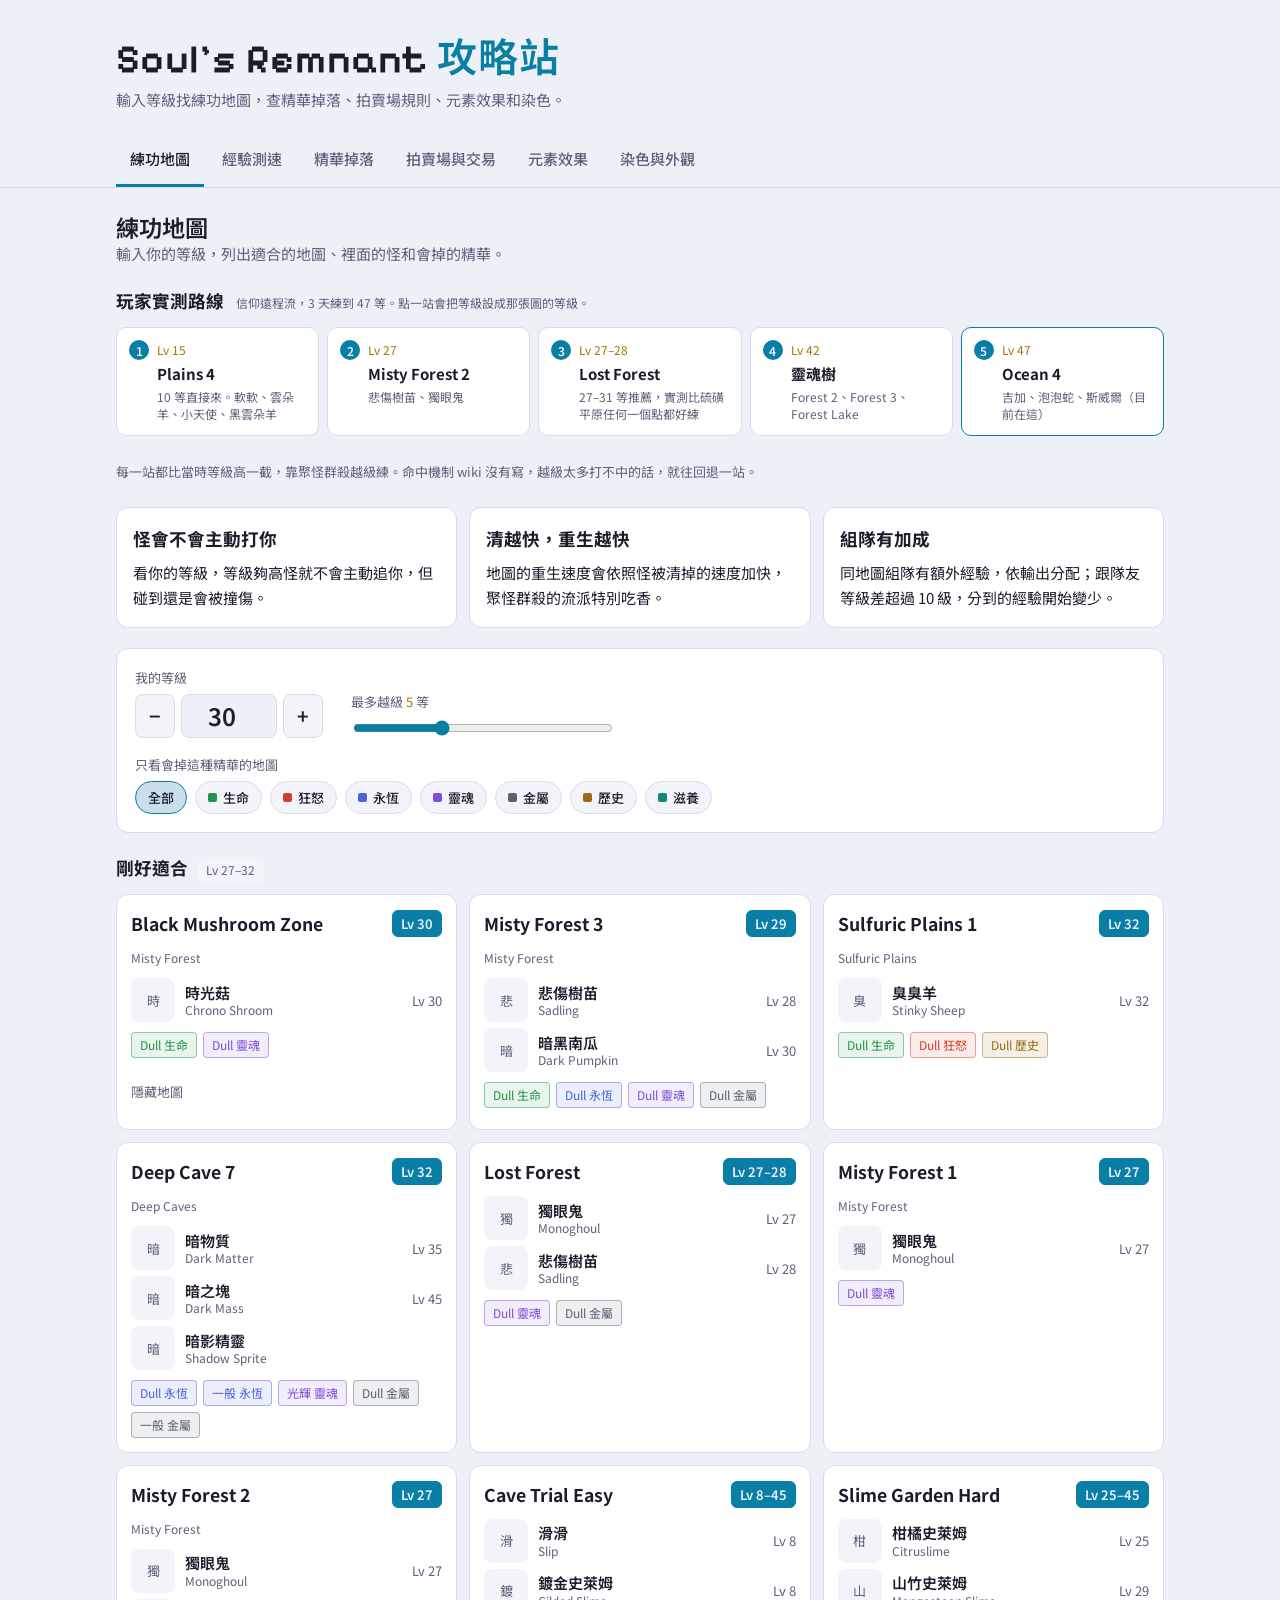
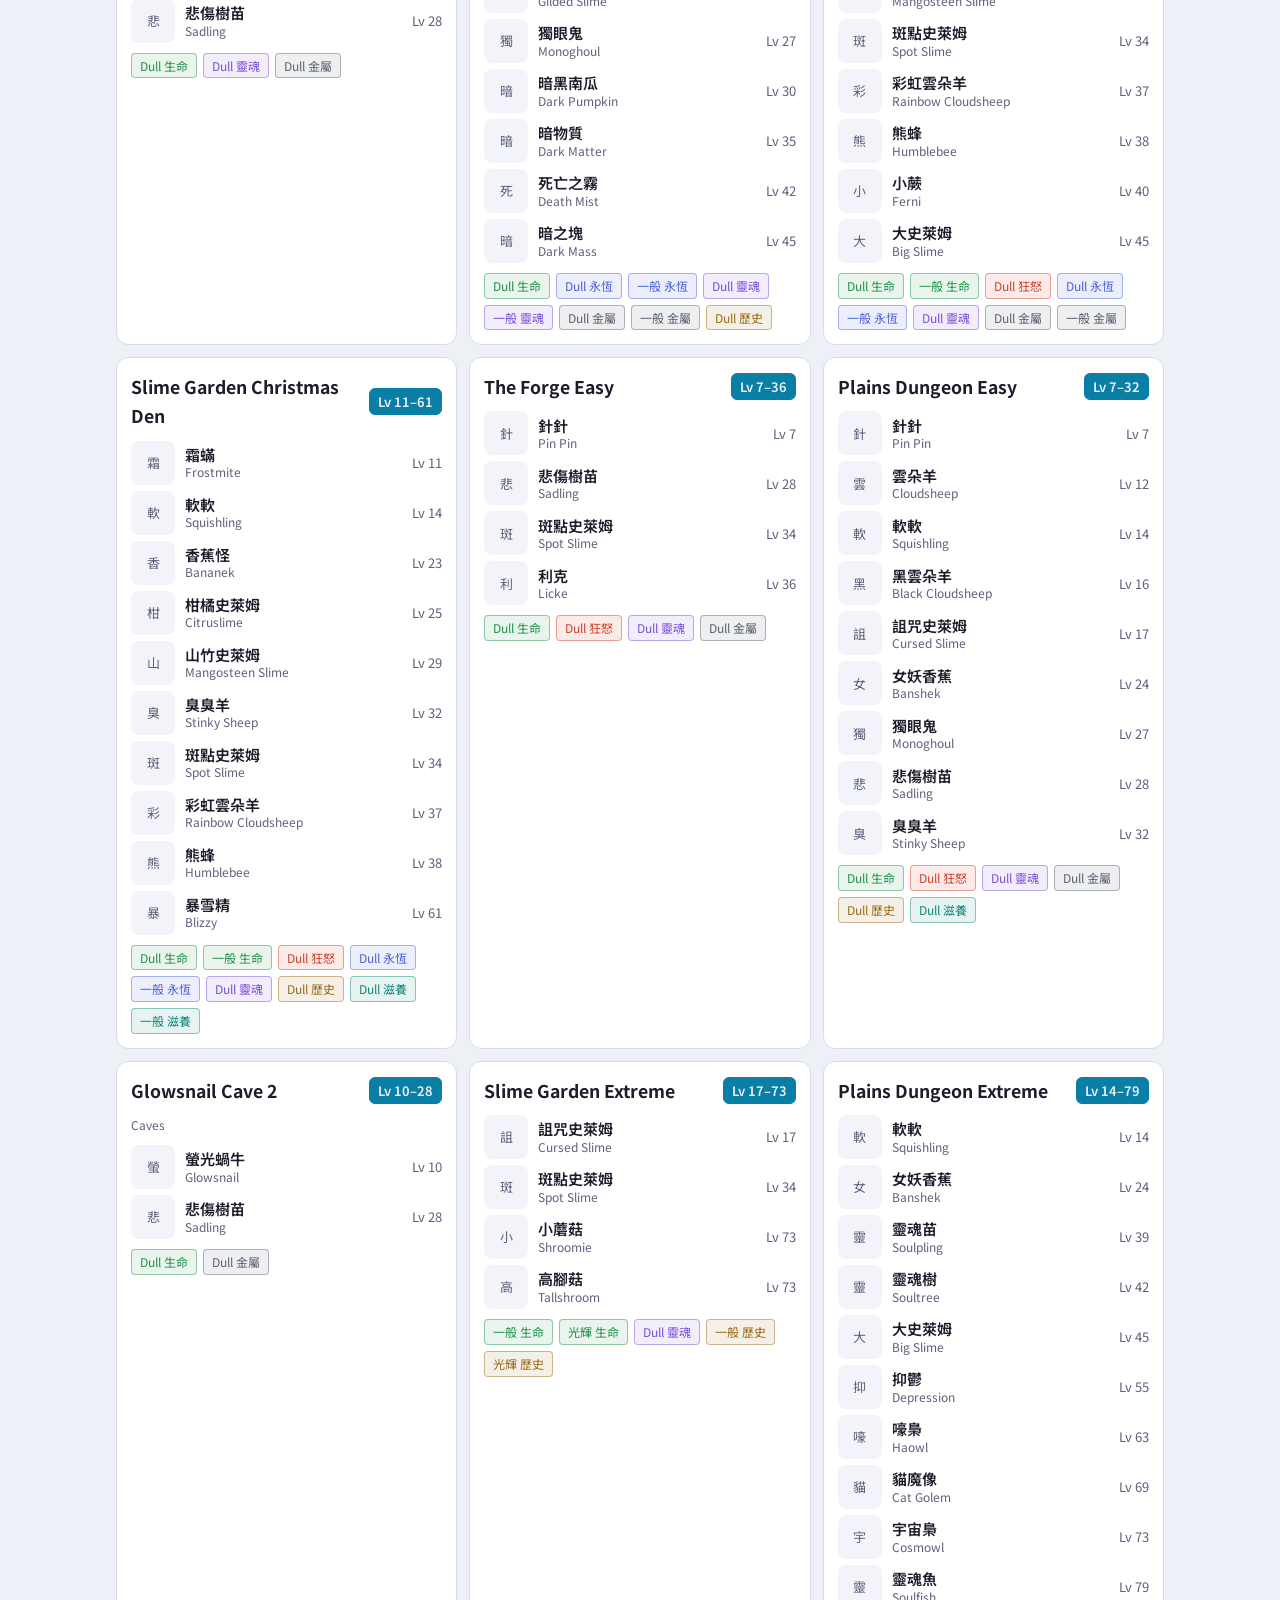
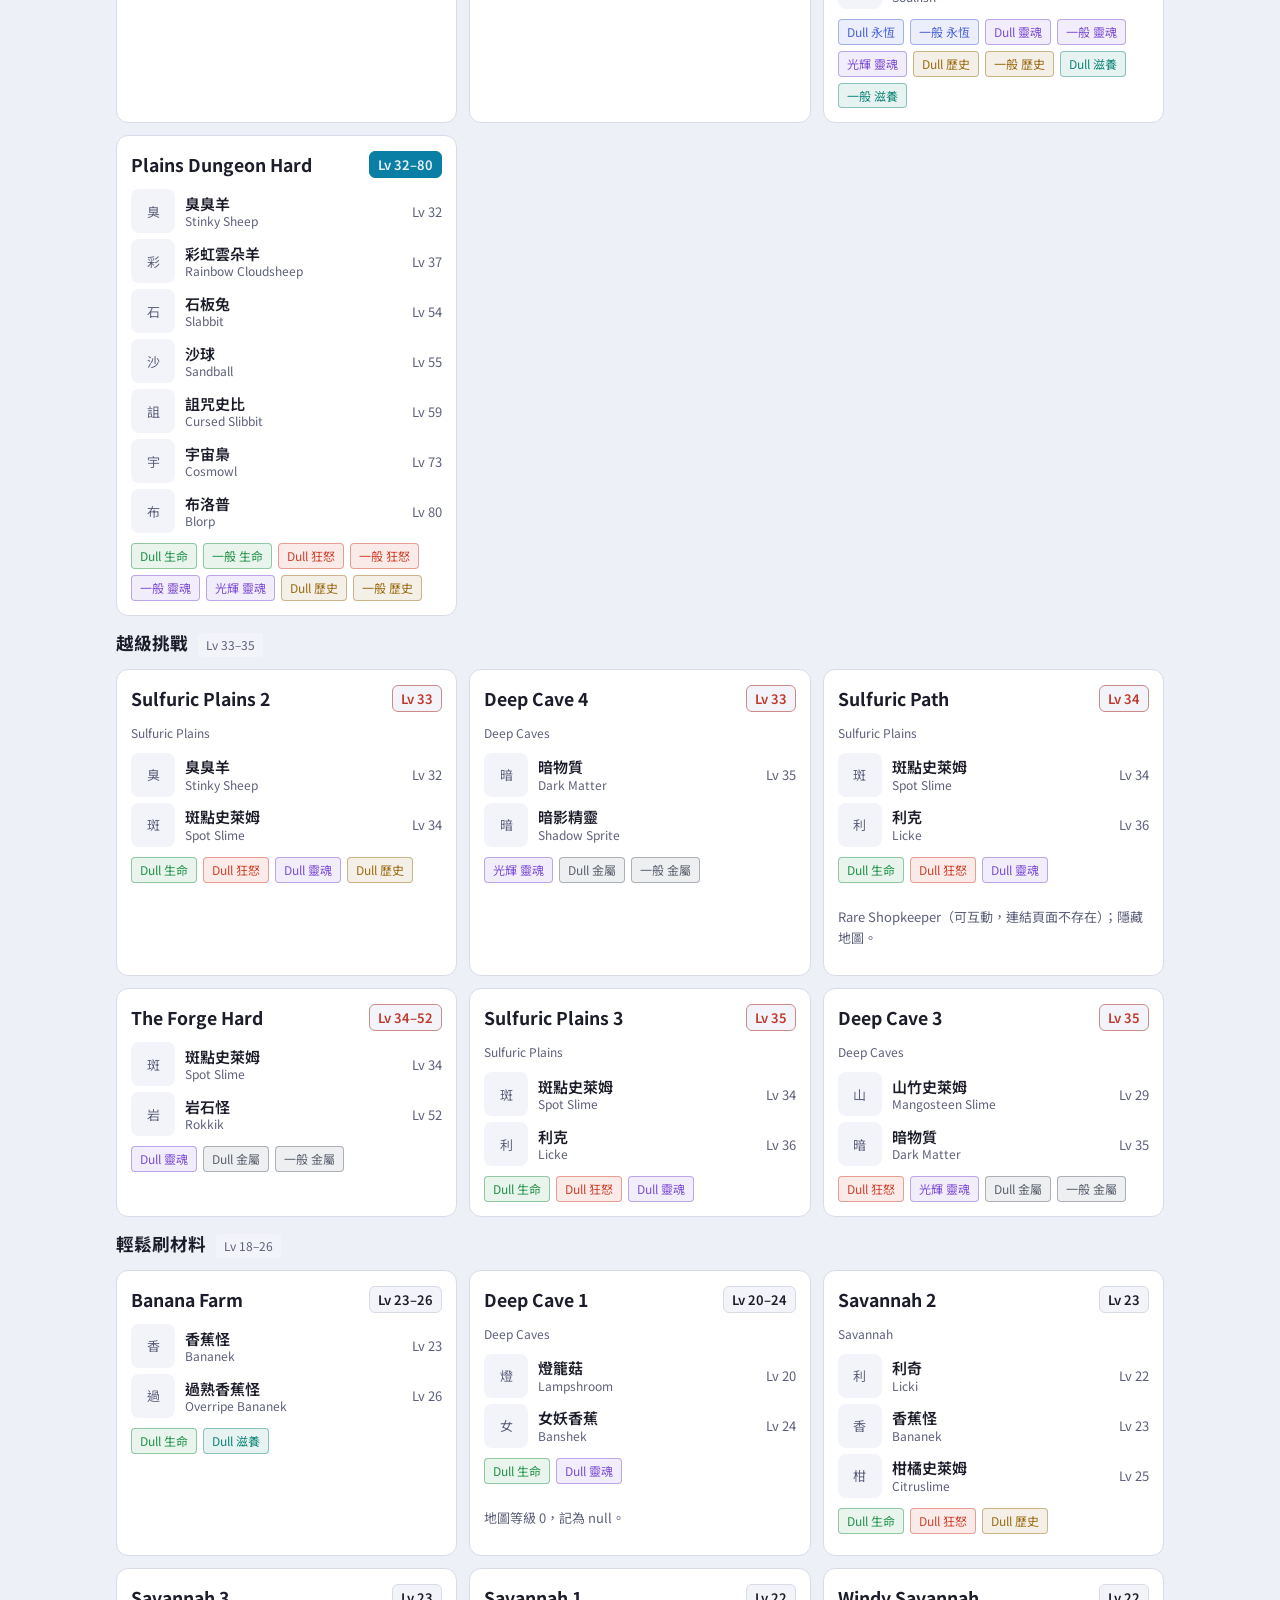
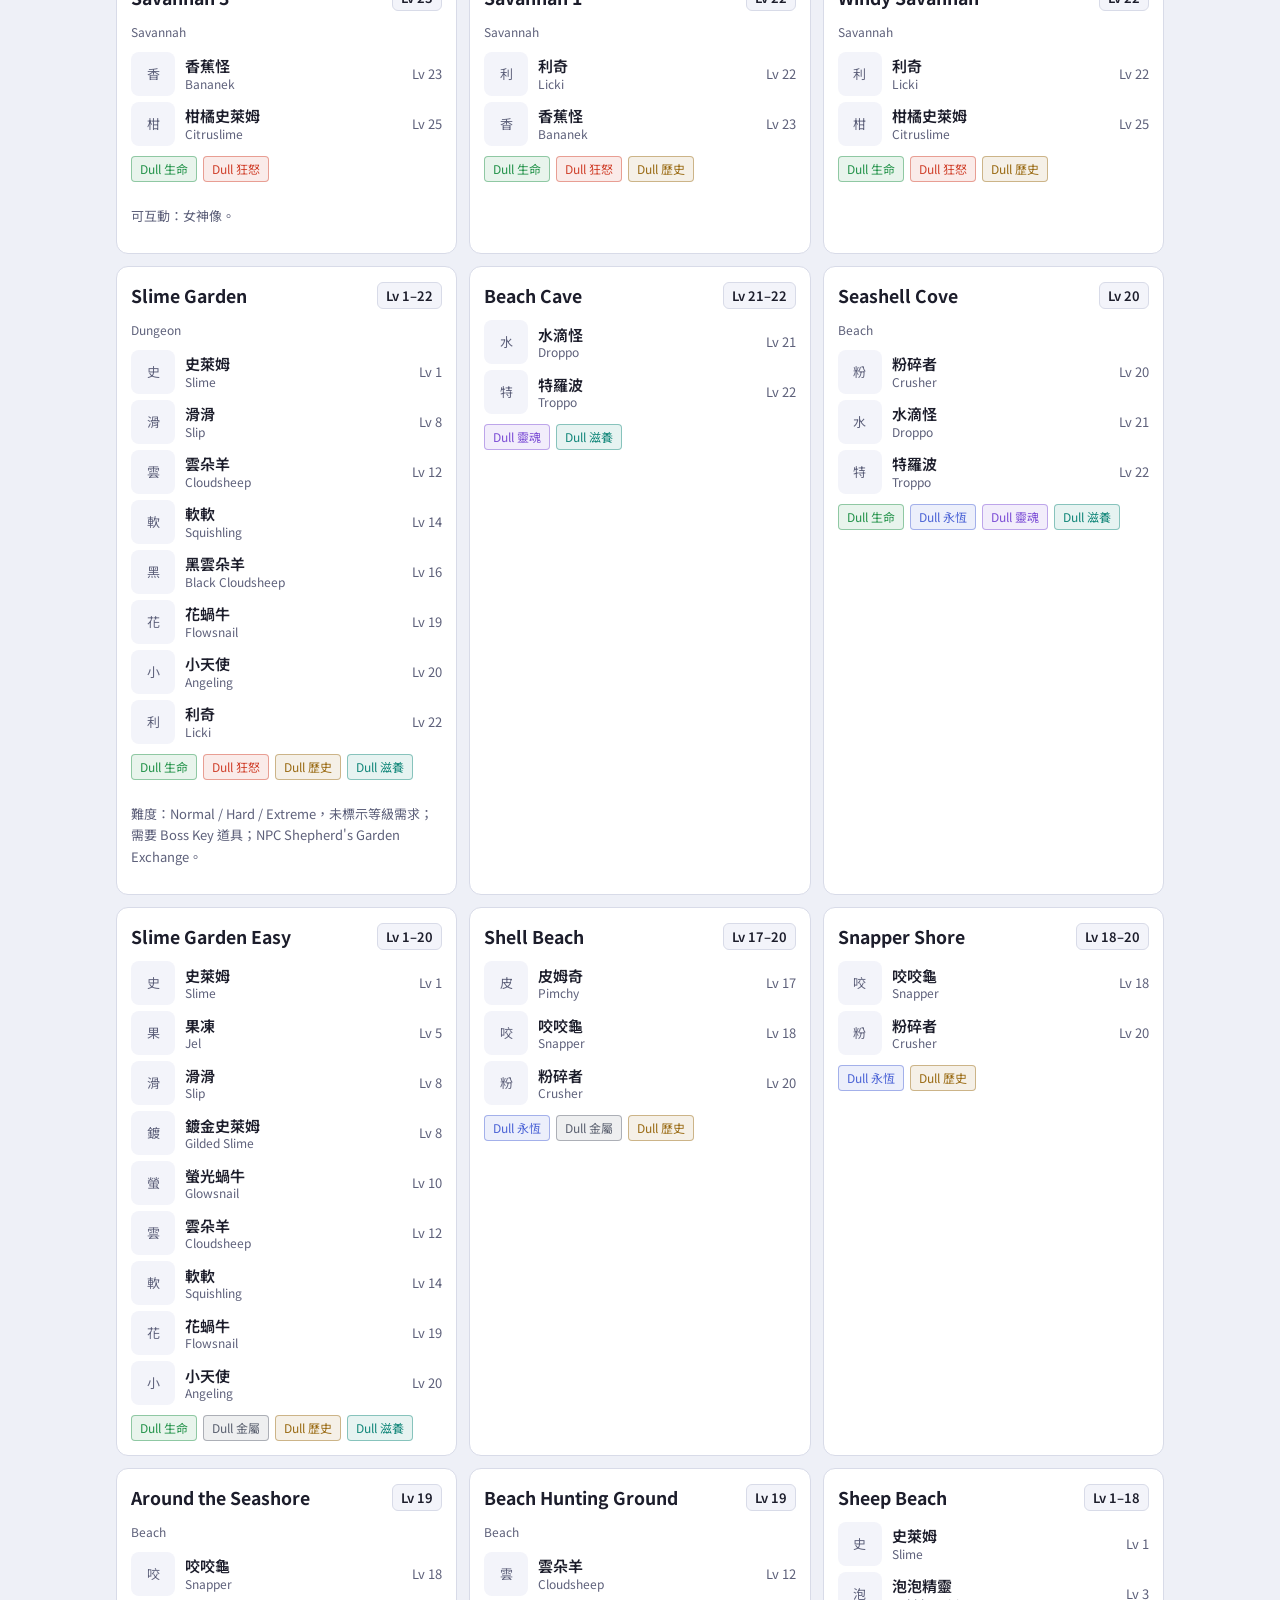
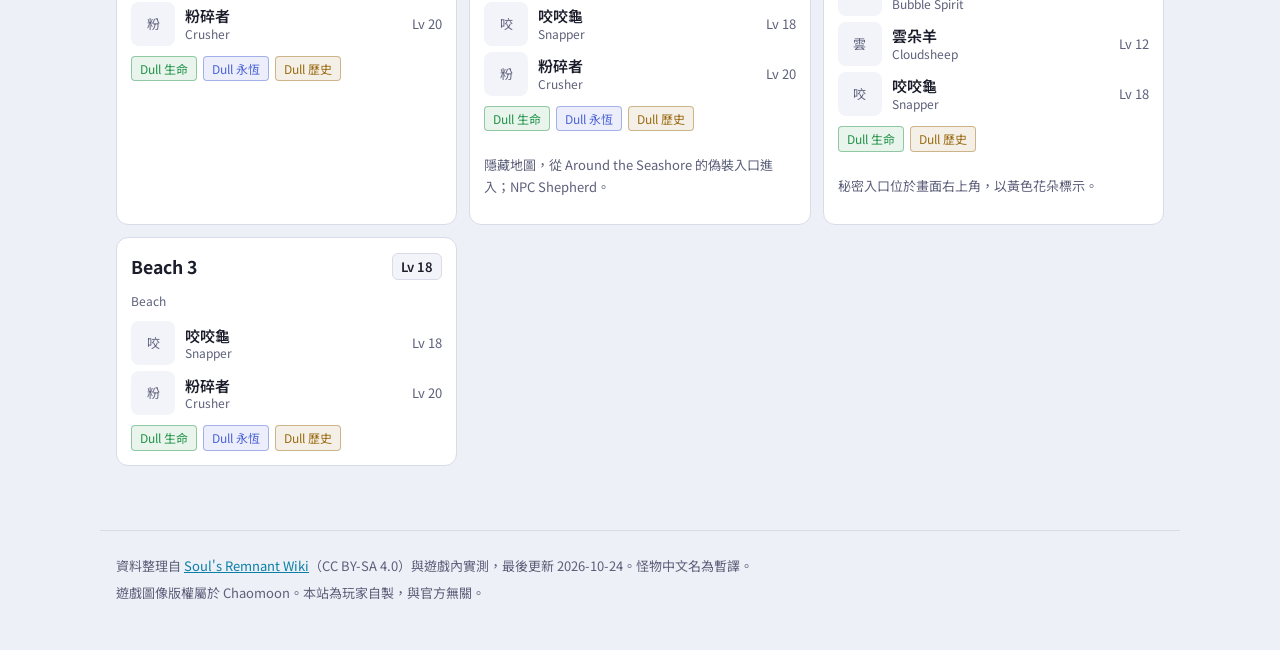
==== index.html @ 3e0e7436 "Measure the EXP bar fill as the primary reading; digits correct and calibrate it Co-Authored-By: Cla" ====
<!doctype html>
<html lang="zh-Hant">
<head>
<meta charset="utf-8">
<meta name="viewport" content="width=device-width, initial-scale=1, viewport-fit=cover">
<title>Soul's Remnant 攻略站</title>
<meta name="description" content="Soul's Remnant 練功地圖、精華掉落、拍賣場、元素與染色整理。">
<link rel="preconnect" href="https://fonts.googleapis.com">
<link rel="preconnect" href="https://fonts.gstatic.com" crossorigin>
<link rel="stylesheet" href="https://fonts.googleapis.com/css2?family=Noto+Sans+TC:wght@400;500;700&family=Pixelify+Sans:wght@500;600&display=swap">
<link rel="stylesheet" href="style.css?v=202610242027">
<link rel="icon" href="assets/items/soul-crystal.png">
</head>
<body>

<header class="wrap hero">
  <h1>Soul's Remnant <span class="accent">攻略站</span></h1>
  <p>輸入等級找練功地圖，查精華掉落、拍賣場規則、元素效果和染色。</p>
</header>

<nav class="tabs" aria-label="攻略分類">
  <div class="wrap">
    <a href="#maps">練功地圖</a>
    <a href="#exp">經驗測速</a>
    <a href="#essence">精華掉落</a>
    <a href="#market">拍賣場與交易</a>
    <a href="#elements">元素效果</a>
    <a href="#dye">染色與外觀</a>
  </div>
</nav>

<main class="wrap">

  <!-- 練功地圖 -->
  <section class="panel" id="maps" aria-labelledby="maps-h">
    <div>
      <h2 id="maps-h">練功地圖</h2>
      <p class="sub">輸入你的等級，列出適合的地圖、裡面的怪和會掉的精華。</p>
    </div>
    <div class="route-box">
      <div class="route-head">
        <h3>玩家實測路線</h3>
        <span class="region">信仰遠程流，3 天練到 47 等。點一站會把等級設成那張圖的等級。</span>
      </div>
      <ol class="route">
        <li><button type="button" data-lv="15"><span class="lv">Lv 15</span><b>Plains 4</b><small>10 等直接來。軟軟、雲朵羊、小天使、黑雲朵羊</small></button></li>
        <li><button type="button" data-lv="27"><span class="lv">Lv 27</span><b>Misty Forest 2</b><small>悲傷樹苗、獨眼鬼</small></button></li>
        <li><button type="button" data-lv="28"><span class="lv">Lv 27–28</span><b>Lost Forest</b><small>27–31 等推薦，實測比硫磺平原任何一個點都好練</small></button></li>
        <li><button type="button" data-lv="42"><span class="lv">Lv 42</span><b>靈魂樹</b><small>Forest 2、Forest 3、Forest Lake</small></button></li>
        <li><button type="button" data-lv="47"><span class="lv">Lv 47</span><b>Ocean 4</b><small>吉加、泡泡蛇、斯威爾（目前在這）</small></button></li>
      </ol>
      <p class="note">每一站都比當時等級高一截，靠聚怪群殺越級練。命中機制 wiki 沒有寫，越級太多打不中的話，就往回退一站。</p>
      <div class="cards">
        <div class="card"><h3>怪會不會主動打你</h3><p>看你的等級，等級夠高怪就不會主動追你，但碰到還是會被撞傷。</p></div>
        <div class="card"><h3>清越快，重生越快</h3><p>地圖的重生速度會依照怪被清掉的速度加快，聚怪群殺的流派特別吃香。</p></div>
        <div class="card"><h3>組隊有加成</h3><p>同地圖組隊有額外經驗，依輸出分配；跟隊友等級差超過 10 級，分到的經驗開始變少。</p></div>
      </div>
    </div>
    <div class="finder">
      <div class="finder-row">
        <div class="field">
          <label for="lv">我的等級</label>
          <div class="stepper">
            <button type="button" id="lv-down" aria-label="等級減 1">−</button>
            <input id="lv" type="number" inputmode="numeric" min="1" max="250" value="30">
            <button type="button" id="lv-up" aria-label="等級加 1">+</button>
          </div>
        </div>
        <div class="field">
          <label for="over">最多越級 <span class="range-out" id="over-out">5</span> 等</label>
          <input id="over" type="range" min="0" max="15" value="5">
        </div>
      </div>
      <div class="field">
        <label>只看會掉這種精華的地圖</label>
        <div class="chips" id="ess-filter"></div>
      </div>
    </div>
    <div id="map-results" class="group" aria-live="polite"></div>
  </section>

  <!-- 經驗測速 -->
  <section class="panel" id="exp" aria-labelledby="exp-h" hidden>
    <div>
      <h2 id="exp-h">經驗測速</h2>
      <p class="sub">開始前記下目前經驗，練一段時間後再輸入一次，算出每小時經驗，比較哪張圖好練。</p>
    </div>

    <div class="card ocr">
      <div class="ocr-head">
        <div>
          <h3>自動偵測</h3>
          <p class="note">分享遊戲畫面，網頁每 3 秒讀一次左下角的經驗百分比（像 67.46%）。畫面只在你的瀏覽器裡處理，不會上傳。需要電腦版 Chrome 或 Edge。</p>
        </div>
        <button type="button" class="btn primary" id="ocr-share">分享遊戲畫面</button>
      </div>
      <ol class="steps-inline">
        <li>在下方填<b>練功地圖</b>和<b>等級</b>（之後會記住，升級時自動加一）</li>
        <li>按「分享遊戲畫面」選遊戲視窗，在預覽上<b>拖曳框住左下角整條白色經驗條</b>（框大一點沒關係），看到「讀到 …」就按開始</li>
        <li>偵測中<b>滑鼠移到遊戲經驗條上停一下</b>，升級需要的經驗會自動讀進來，同一級以後不用再移</li>
        <li>按「小視窗」開一個浮在遊戲上面的小框，邊打怪邊看速度</li>
      </ol>
      <div id="ocr-stage" class="ocr-stage" hidden>
        <div class="ocr-view">
          <canvas id="ocr-preview" class="ocr-preview" aria-label="遊戲畫面預覽，拖曳框選經驗條"></canvas>
        </div>
        <div class="ocr-side">
          <canvas id="ocr-zoom" class="ocr-zoom" aria-hidden="true"></canvas>
          <p class="note" id="ocr-read" aria-live="polite">拖曳框住左下角整條經驗條</p>
          <form class="teach" id="ocr-teach" autocomplete="off">
            <label for="ocr-teach-input">讀錯或讀不到？輸入畫面上的數字教它</label>
            <div class="teach-row">
              <input class="text short" id="ocr-teach-input" inputmode="decimal" placeholder="75.33">
              <button type="submit" class="btn small">教它</button>
            </div>
          </form>
          <div class="timer-btns">
            <button type="button" class="btn primary" id="ocr-start" disabled>開始偵測</button>
            <button type="button" class="btn" id="ocr-pip">小視窗</button>
            <button type="button" class="btn ghost" id="ocr-stop-share">停止分享</button>
          </div>
          <div id="ocr-stats"></div>
          <canvas id="ocr-spark" class="ocr-spark" aria-hidden="true"></canvas>
        </div>
      </div>
    </div>

    <div class="exp-grid">
      <form class="finder" id="exp-form" autocomplete="off">
        <div class="finder-row">
          <div class="field">
            <label for="exp-map">練功地圖</label>
            <input class="text" id="exp-map" list="exp-map-list" placeholder="例如 Lost Forest">
            <datalist id="exp-map-list"></datalist>
          </div>
          <div class="field">
            <label for="exp-lv">角色等級</label>
            <input class="text short" id="exp-lv" type="number" inputmode="numeric" min="1" max="250">
          </div>
        </div>
        <div class="finder-row">
          <div class="field">
            <label for="exp-start">開始時的經驗</label>
            <input class="text" id="exp-start" inputmode="numeric" placeholder="53,314,020">
          </div>
          <div class="field">
            <label for="exp-need">這級升級需要（選填）</label>
            <input class="text" id="exp-need" inputmode="numeric" placeholder="34,007,376">
          </div>
        </div>
        <p class="note" id="exp-need-hint" aria-live="polite"></p>

        <div class="timer" aria-live="polite">
          <span class="clock num" id="exp-clock">00:00</span>
          <div class="timer-btns">
            <button type="button" class="btn primary" id="exp-go">開始計時</button>
            <button type="button" class="btn" id="exp-pause" disabled>暫停</button>
            <button type="button" class="btn" id="exp-reset">重設</button>
          </div>
        </div>
        <p class="note">也可以不用計時，直接在下面填「練了幾分鐘」。</p>

        <div class="finder-row">
          <div class="field">
            <label for="exp-end">結束時的經驗</label>
            <input class="text" id="exp-end" inputmode="numeric" placeholder="61,820,500">
          </div>
          <div class="field">
            <label for="exp-ups">中間升了幾級</label>
            <input class="text short" id="exp-ups" type="number" min="0" max="10" value="0">
          </div>
          <div class="field">
            <label for="exp-min">練了幾分鐘</label>
            <input class="text short" id="exp-min" type="number" min="0" step="0.1" placeholder="自動">
          </div>
        </div>
        <p class="note" id="exp-ups-note" hidden>有升級時，「升級需要」要填<b>開始那一級</b>的升級經驗，才能算出跨級的總經驗。</p>
        <button type="submit" class="btn primary wide">算出結果並存檔</button>
        <p class="note error" id="exp-err" hidden></p>
      </form>

      <div class="card result" id="exp-result">
        <h3>這次結果</h3>
        <p class="note">練完按「算出結果」就會顯示在這裡。</p>
      </div>
    </div>

    <div class="group">
      <div class="group-head"><h3>各地圖平均</h3><span class="tag">依每小時經驗排序</span></div>
      <div class="table-wrap"><table class="exp-table" id="exp-summary"></table></div>
    </div>
    <div class="group">
      <div class="group-head"><h3>紀錄</h3><span class="tag">只存在這台裝置的瀏覽器</span>
        <button type="button" class="btn small" id="exp-copy-all">全部複製到 DC</button>
      </div>
      <div class="table-wrap"><table class="exp-table" id="exp-history"></table></div>
    </div>
  </section>

  <!-- 精華掉落 -->
  <section class="panel" id="essence" aria-labelledby="ess-h" hidden>
    <div>
      <h2 id="ess-h">精華掉落表</h2>
      <p class="sub">每種精華分 Dull、一般、光輝三階。金框是該階掉落率最高的怪。</p>
    </div>
    <div class="cards">
      <div class="card">
        <h3>鍊金轉換</h3>
        <ul>
          <li>3 Dull + 150 靈魂水晶 → <b>1 一般</b> <code>鍊金 Lv30</code></li>
          <li>1 一般 + 100 靈魂水晶 → <b>2 Dull</b> <code>鍊金 Lv5</code></li>
        </ul>
        <p class="note">光輝目前只知道打怪掉。</p>
      </div>
      <div class="card">
        <h3>副本寶箱</h3>
        <p>Slime Garden <code>Lv10</code>、Plains Dungeon <code>Lv20</code> 的銀箱和木箱會開出各種 Dull 精華。</p>
      </div>
      <div class="card">
        <h3>用採集材料自己做</h3>
        <ul id="ess-recipes"></ul>
      </div>
    </div>
    <input class="search" id="ess-search" type="search" placeholder="搜尋怪物（中文或英文）" aria-label="搜尋怪物">
    <div id="ess-list" class="group"></div>
  </section>

  <!-- 拍賣場 -->
  <section class="panel" id="market" aria-labelledby="mk-h" hidden>
    <div>
      <h2 id="mk-h">拍賣場與交易</h2>
      <p class="sub">怎麼開放、手續費多少、怎麼看行情。</p>
    </div>
    <div class="cards">
      <div class="card">
        <h3>開放條件</h3>
        <p>角色 <code>Lv25</code>，並完成這 4 個任務：</p>
        <ol>
          <li>The Shepherd's Final Test（Shepherd，Outskirts Northwest）</li>
          <li>The Dark Flock（Shepherd，Plains 1）</li>
          <li>Check the Water（Gevil，Beach 3）</li>
          <li>The Orange Imposter（Kmitty，Savannah 1）</li>
        </ol>
      </div>
      <div class="card">
        <h3>手續費</h3>
        <dl class="kv">
          <dt>拍賣場</dt><dd><span class="big">5%</span>（賣方付）</dd>
          <dt>自己的攤位</dt><dd><span class="big">4%</span></dd>
          <dt>私下面交</dt><dd><span class="big">0%</span></dd>
        </dl>
        <p class="note">炒價差時，價差要大於手續費才有賺。</p>
      </div>
      <div class="card">
        <h3>掛單規則</h3>
        <ul>
          <li>同時最多掛 <code>10</code> 單，商城可以加</li>
          <li>掛單放 <code>7</code> 天，沒賣掉會寄回信箱</li>
          <li>直接購買，沒有競標</li>
          <li>背包滿了買到的東西會寄到信箱</li>
        </ul>
      </div>
      <div class="card">
        <h3>怎麼看行情</h3>
        <ul>
          <li><b>Price History</b>：價格走勢圖，可切一天、一週、一月、一年</li>
          <li><b>Sell 分頁</b>：選物品會顯示近 7 天平均成交價、最低成交價、目前在賣數量、本週賣出數量</li>
          <li><b>Home</b>：熱門物品和新上架</li>
          <li><b>搜尋</b>：可篩價格、等級、屬性，最多 4 個指定數值</li>
        </ul>
      </div>
      <div class="card">
        <h3>攤位（Merchant 技能）</h3>
        <ul>
          <li>在 Spawn 的 Shepherd 旁邊進 Market Hub 擺攤</li>
          <li>攤位會展示你在拍賣場的掛單，透過攤位成交手續費 4%</li>
          <li>一次一個攤位，擺 72 小時</li>
          <li>攤位留言可以用 BBCode</li>
        </ul>
      </div>
      <div class="card">
        <h3>賺錢思路</h3>
        <ul>
          <li>最低掛價明顯低於近 7 天平均價時買進，用接近平均價掛回去</li>
          <li>看「本週賣出」多、「在賣」少的東西，代表供不應求</li>
          <li>精華一直有需求：讓裝備發光的 Energetic Soul 每種 Dull 精華要 40 個</li>
          <li>掛單格有限，優先掛利潤高、賣得快的</li>
        </ul>
      </div>
    </div>
  </section>

  <!-- 元素 -->
  <section class="panel" id="elements" aria-labelledby="el-h" hidden>
    <div>
      <h2 id="el-h">元素效果</h2>
      <p class="sub">武器會隨機帶一種元素。標 * 的數值以元素效果強度 100% 計算，強度越高效果越強。</p>
    </div>
    <div class="callout">
      <p><b>基礎數值：</b>元素效果機率 15%、元素效果強度 50%。用信仰遠程技能「箭矢附魔」時，暴擊率會全部轉成元素機率，暴擊傷害轉成元素強度。</p>
    </div>
    <div class="cards">
      <article class="card elem" style="--c: var(--ghostly)">
        <h3>幽靈 Ghost</h3>
        <p>附加「Haunted」，2.5 秒內造成額外 120%* 傷害，<b>並把附近的怪拉過來</b>。同時最多 2 層，再次觸發會擴散到另一隻怪。對一般怪可無限疊加，對 Boss 每 6 秒重置；怪死時一半的每跳傷害會轉移。</p>
        <span class="use">適合：聚怪刷怪、群殺</span>
      </article>
      <article class="card elem" style="--c: var(--metal)">
        <h3>金屬 Metal</h3>
        <p>敵人每層 −3 防禦，最多 5 層（−15）。你自己每層減傷 3%，最多 10* 層（30%*），減傷總上限 80%。</p>
        <span class="use">適合：越級、單刷、怕被秒的時候</span>
      </article>
      <article class="card elem" style="--c: var(--raging)">
        <h3>火 Fire</h3>
        <p>主目標額外 50%* 傷害，附近最多 2 隻各 25%*，主目標再燃燒 3 秒共 36%*。</p>
        <span class="use">適合：單體群體都不錯的全能型</span>
      </article>
      <article class="card elem" style="--c: var(--normal)">
        <h3>雷 Lightning</h3>
        <p>彈跳最多 4 隻附近敵人，第一彈 65%*，每彈減 40%（例：500 → 325 → 130 → 52）。主目標本身不吃額外傷害。</p>
        <span class="use">適合：清小怪</span>
      </article>
      <article class="card elem" style="--c: var(--dull)">
        <h3>普通 Normal</h3>
        <p>對目標額外 80%* 傷害，簡單直接。</p>
        <span class="use">適合：打王、單體輸出</span>
      </article>
      <article class="card elem" style="--c: var(--eternal)">
        <h3>冰 Ice</h3>
        <p>附加「Frozen」6* 秒並緩速，每層 10%、最多 3 層（30%）。冰凍狀態的怪被擊殺時，附近最多 2 隻吃到 50% 的累積傷害；擴散出去的冰凍傷害降為四分之一。</p>
        <span class="use">適合：控場、穩穩打</span>
      </article>
      <article class="card elem" style="--c: var(--nurturing)">
        <h3>水 Water</h3>
        <p>稍微緩速目標，並立刻回復你的 HP 和 MP，範圍內最多 2 名隊友一起回。多段技能共用一次回復。</p>
        <span class="use">適合：續航、組隊補師</span>
      </article>
    </div>
    <div class="callout">
      <p><b>小提醒：</b>元素機率堆到 100% 就夠了，之後把詞條往強度和傷害堆。幽靈現在很強，投資大錢前留意更新公告，避免之後被削弱。</p>
    </div>
  </section>

  <!-- 染色 -->
  <section class="panel" id="dye" aria-labelledby="dye-h" hidden>
    <div>
      <h2 id="dye-h">染色與外觀</h2>
      <p class="sub">染料、漸層券差在哪，以及實際染過的心得。</p>
    </div>
    <div class="cards">
      <div class="card">
        <h3>一般染料</h3>
        <ul>
          <li>只能用在<b>標示「可染色」的裝備</b>，時裝（披風、光環、武器外觀）也算</li>
          <li>裝備有幾個顏色欄位，就能各染一個單色</li>
          <li>商城 150 寶石的是<b>自選色</b>，可以直接輸入色碼</li>
          <li>鍊金 Lv6 可以自己做；配方打怪掉，不同的怪掉不同顏色</li>
          <li>寵物可以用 Prismatic Dye 染色</li>
        </ul>
      </div>
      <div class="card">
        <h3>漸層券（商城）</h3>
        <dl class="kv">
          <dt>漸層混色</dt><dd>靜態漸層，400 寶石</dd>
          <dt>動態漸層</dt><dd>會流動，600 寶石</dd>
        </dl>
        <ul>
          <li>永久學會，不會用完</li>
          <li><b>只能用在頭髮、眼睛、臉部、嘴巴、身體</b>，裝備不行</li>
          <li>要先擁有那個部位的顏色才能調和</li>
          <li>染料不能搭配使用，也不能交易</li>
        </ul>
      </div>
      <div class="card">
        <h3>淡色會被陰影壓灰</h3>
        <p>遊戲用把顏色調暗來畫陰影，太淡的顏色暗部會變成灰色。想要粉白，選粉色多一點的比較好看：</p>
        <div class="swatches">
          <div class="sw"><i style="--v:#FFE4EC"></i><code>#FFE4EC</code>偏灰</div>
          <div class="sw"><i style="--v:#FFD1DC"></i><code>#FFD1DC</code>剛好</div>
          <div class="sw"><i style="--v:#FFB3CF"></i><code>#FFB3CF</code>較粉</div>
        </div>
        <p class="note">染色前一定先用預覽看效果，預覽免費。</p>
      </div>
      <div class="card">
        <h3>省錢建議</h3>
        <ul>
          <li>先想好整體配色主題，只買搭得上的</li>
          <li>單色需求先看倉庫和拍賣場，真的找不到再買自選</li>
          <li>買之前滑鼠移上去看彩色字的限制說明</li>
        </ul>
      </div>
    </div>
  </section>

</main>

<footer class="wrap">
  <p>資料整理自 <a href="https://soulsremnant.wiki.gg/" target="_blank" rel="noopener">Soul's Remnant Wiki</a>（CC BY-SA 4.0）與遊戲內實測，最後更新 <span id="updated">2026-10-25</span>。怪物中文名為暫譯。</p>
  <p>遊戲圖像版權屬於 Chaomoon。本站為玩家自製，與官方無關。</p>
</footer>

<script src="app.js?v=202610242027"></script>
<script src="exp.js?v=202610242027"></script>
<script src="ocr.js?v=202610242027"></script>
</body>
</html>
---- style.css ----
/* Layout: sticky tab bar over one centered column; each tab is a panel of cards. Pixel display face for numbers and Latin headings, Noto Sans TC for everything else. */
:root {
  --night: #12131f;
  --panel: #1b1d2e;
  --panel-2: #23263b;
  --line: #33364f;
  --ink: #ecebf7;
  --muted: #a3a1c0;
  --soul: #7fe3ff;
  --gold: #ffd24a;
  --danger: #ff8a7a;

  --dull: #9ea3b5;
  --normal: #6fb2ff;
  --radiant: #ffd24a;

  --life: #6fdc8c;
  --raging: #ff7a66;
  --eternal: #9fb4ff;
  --ghostly: #c9a8ff;
  --metal: #c9ced6;
  --historic: #e8c27a;
  --nurturing: #5fd3c4;

  --font-pixel: "Pixelify Sans", "Noto Sans TC", "Microsoft JhengHei", sans-serif;
  --font-display: "Noto Sans TC", "Microsoft JhengHei", "PingFang TC", system-ui, sans-serif;
  --font-body: "Noto Sans TC", "Microsoft JhengHei", "PingFang TC", system-ui, sans-serif;
  color-scheme: dark;
}
@media (prefers-color-scheme: light) {
  :root:not([data-theme="dark"]) {
    --night: #eef0f7; --panel: #ffffff; --panel-2: #f3f4fa; --line: #d8dbe8;
    --ink: #1c1d2b; --muted: #5d607a; --soul: #0a7fa6; --gold: #a87400; --danger: #c0392b;
    --dull: #6b7085; --normal: #2f6fd6; --radiant: #a87400;
    --life: #23934a; --raging: #d0412c; --eternal: #4b63d6; --ghostly: #7d4fd6;
    --metal: #5b6170; --historic: #9a6b14; --nurturing: #12877a;
    color-scheme: light;
  }
}
:root[data-theme="light"] {
  --night: #eef0f7; --panel: #ffffff; --panel-2: #f3f4fa; --line: #d8dbe8;
  --ink: #1c1d2b; --muted: #5d607a; --soul: #0a7fa6; --gold: #a87400; --danger: #c0392b;
  --dull: #6b7085; --normal: #2f6fd6; --radiant: #a87400;
  --life: #23934a; --raging: #d0412c; --eternal: #4b63d6; --ghostly: #7d4fd6;
  --metal: #5b6170; --historic: #9a6b14; --nurturing: #12877a;
  color-scheme: light;
}

* { box-sizing: border-box; }
html { scroll-padding-top: 72px; }
body {
  margin: 0;
  background: var(--night);
  color: var(--ink);
  font: 15px/1.65 var(--font-body);
}
.wrap {
  max-width: 1080px;
  margin: 0 auto;
  padding-left: max(16px, env(safe-area-inset-left, 0px));
  padding-right: max(16px, env(safe-area-inset-right, 0px));
}
img.sprite { image-rendering: pixelated; }

/* Header */
.hero { padding-block: 36px 20px; display: grid; gap: 6px; }
.hero h1 {
  margin: 0; font: 600 clamp(1.7rem, 4vw, 2.5rem)/1.15 var(--font-pixel);
  letter-spacing: .02em; text-wrap: balance;
}
.hero h1 .accent { color: var(--soul); }
.hero p { margin: 0; color: var(--muted); max-width: 60ch; }

/* Tabs */
.tabs {
  position: sticky; top: env(safe-area-inset-top, 0px); z-index: 5;
  background: color-mix(in srgb, var(--night) 88%, transparent);
  backdrop-filter: blur(8px);
  border-bottom: 1px solid var(--line);
}
.tabs .wrap { display: flex; gap: 4px; overflow-x: auto; scrollbar-width: none; }
.tabs a {
  flex: none; padding: 14px 14px 12px; color: var(--muted); text-decoration: none;
  font-weight: 500; border-bottom: 3px solid transparent;
}
.tabs a:hover { color: var(--ink); }
.tabs a[aria-current="page"] { color: var(--ink); border-bottom-color: var(--soul); }
.tabs a:focus-visible { outline: 2px solid var(--soul); outline-offset: -2px; }

main { padding-block: 24px 64px; }
section.panel { display: grid; gap: 20px; }
section.panel[hidden] { display: none; }
h2 { margin: 0; font: 600 1.45rem/1.3 var(--font-display); }
h3 { margin: 0; font-size: 1.1rem; }
.sub { margin: 0; color: var(--muted); }
.lv, .num { font-family: var(--font-display); font-variant-numeric: tabular-nums; }
.big, .clock, .badge, .rate, .chip, h2, h4 { font-variant-numeric: tabular-nums; }

/* Player route */
.route-box { display: grid; gap: 12px; }
.route-head { display: flex; align-items: baseline; gap: 12px; flex-wrap: wrap; }
.route { list-style: none; margin: 0; padding: 0; display: grid; grid-template-columns: repeat(auto-fit, minmax(min(100%, 180px), 1fr)); gap: 8px; counter-reset: step; }
.route li { counter-increment: step; min-width: 0; }
.route button {
  width: 100%; height: 100%; text-align: left; cursor: pointer; display: grid; gap: 2px; align-content: start;
  background: var(--panel); color: var(--ink); border: 1px solid var(--line); border-radius: 10px; padding: 12px 12px 12px 40px;
  position: relative; font: inherit;
}
.route button::before {
  content: counter(step); position: absolute; left: 12px; top: 12px; width: 20px; height: 20px; border-radius: 50%;
  display: grid; place-items: center; font: 600 12px var(--font-display); background: var(--soul); color: var(--night);
}
.route li:last-child button { border-color: var(--soul); }
.route button:hover { background: var(--panel-2); }
.route .lv { font-size: 12px; color: var(--gold); }
.route small { color: var(--muted); font-size: 12px; line-height: 1.4; }

/* Finder controls */
.finder {
  background: var(--panel); border: 1px solid var(--line); border-radius: 12px;
  padding: 18px; display: grid; gap: 16px;
}
.finder-row { display: flex; flex-wrap: wrap; gap: 18px 28px; align-items: flex-end; }
.field { display: grid; gap: 6px; }
.field label { font-size: 13px; color: var(--muted); }
.stepper { display: flex; align-items: center; gap: 6px; }
.stepper button {
  width: 40px; height: 44px; border-radius: 8px; border: 1px solid var(--line);
  background: var(--panel-2); color: var(--ink); font: 600 20px var(--font-display); cursor: pointer;
}
.stepper input {
  width: 96px; height: 44px; text-align: center; border-radius: 8px; border: 1px solid var(--line);
  background: var(--night); color: var(--ink); font: 600 24px var(--font-display);
}
.range-out { font-family: var(--font-display); color: var(--gold); }
input[type="range"] { accent-color: var(--soul); width: min(260px, 70vw); }
button:focus-visible, input:focus-visible { outline: 2px solid var(--soul); outline-offset: 2px; }

.chips { display: flex; flex-wrap: wrap; gap: 8px; }
.chip {
  border: 1px solid var(--line); background: var(--panel-2); color: var(--ink);
  border-radius: 999px; padding: 6px 12px; font: 500 13px var(--font-body); cursor: pointer;
  display: inline-flex; align-items: center; gap: 6px;
}
.chip .swatch { width: 9px; height: 9px; border-radius: 2px; background: var(--c, var(--muted)); }
.chip[aria-pressed="true"] { border-color: var(--c, var(--soul)); background: color-mix(in srgb, var(--c, var(--soul)) 18%, var(--panel-2)); }

/* Map results */
.group { display: grid; gap: 12px; }
.group-head { display: flex; align-items: baseline; gap: 10px; flex-wrap: wrap; }
.group-head .tag { font-size: 12px; padding: 2px 8px; border-radius: 4px; background: var(--panel-2); color: var(--muted); }
.grid { display: grid; grid-template-columns: repeat(auto-fill, minmax(min(100%, 320px), 1fr)); gap: 12px; }
.map-card {
  background: var(--panel); border: 1px solid var(--line); border-radius: 12px; padding: 14px;
  display: grid; gap: 10px; align-content: start; min-width: 0;
}
.map-top { display: flex; align-items: center; gap: 10px; }
.map-top h3 { flex: 1; min-width: 0; overflow-wrap: anywhere; }
.badge {
  font: 600 13px var(--font-display); padding: 3px 8px; border-radius: 6px;
  background: var(--panel-2); border: 1px solid var(--line); white-space: nowrap;
}
.badge.hot { color: var(--night); background: var(--soul); border-color: var(--soul); }
.badge.hard { color: var(--danger); border-color: color-mix(in srgb, var(--danger) 50%, var(--line)); }
.region { font-size: 12px; color: var(--muted); }
.mobs { display: grid; gap: 6px; }
.mob { display: flex; align-items: center; gap: 10px; min-width: 0; }
.mob .icon { width: 44px; height: 44px; flex: none; display: grid; place-items: center; background: var(--panel-2); border-radius: 8px; overflow: hidden; }
.mob .icon img { width: 40px; height: 40px; object-fit: contain; }
.mob .icon .ph { font-size: 13px; color: var(--muted); }
.mob .who { flex: 1; min-width: 0; line-height: 1.3; }
.mob .who b { font-weight: 600; }
.mob .who small { display: block; color: var(--muted); font-size: 12px; overflow-wrap: anywhere; }
.mob .lv { font-size: 13px; color: var(--muted); }
.ess { display: flex; flex-wrap: wrap; gap: 6px; }
.ess span {
  font-size: 12px; padding: 2px 8px; border-radius: 4px;
  border: 1px solid color-mix(in srgb, var(--c) 45%, transparent); color: var(--c);
  background: color-mix(in srgb, var(--c) 10%, transparent);
}
.note { font-size: 13px; color: var(--muted); }
.empty { padding: 28px; text-align: center; color: var(--muted); background: var(--panel); border: 1px dashed var(--line); border-radius: 12px; }

/* EXP timer */
.exp-grid { display: grid; grid-template-columns: minmax(0, 3fr) minmax(0, 2fr); gap: 12px; align-items: start; }
@media (max-width: 760px) { .exp-grid { grid-template-columns: 1fr; } }
.text {
  height: 44px; min-width: 0; width: min(240px, 100%); border-radius: 8px; border: 1px solid var(--line);
  background: var(--night); color: var(--ink); padding: 0 12px; font: 500 16px var(--font-body); font-variant-numeric: tabular-nums;
}
.text.short { width: 110px; }
.timer { display: flex; align-items: center; gap: 16px; flex-wrap: wrap; padding: 14px; border-radius: 10px; background: var(--panel-2); }
.clock { font: 600 2.4rem/1 var(--font-display); color: var(--soul); min-width: 5ch; }
.timer-btns { display: flex; gap: 8px; flex-wrap: wrap; }
.btn {
  height: 40px; padding: 0 16px; border-radius: 8px; border: 1px solid var(--line); background: var(--panel-2);
  color: var(--ink); font: 600 14px var(--font-body); cursor: pointer;
}
.btn:hover:not(:disabled) { border-color: var(--soul); }
.btn:disabled { opacity: .45; cursor: default; }
.btn.primary { background: var(--soul); border-color: var(--soul); color: var(--night); }
.btn.wide { width: 100%; height: 46px; font-size: 15px; }
.btn.small { height: 30px; padding: 0 10px; font-size: 12px; }
.btn.ghost { background: transparent; color: var(--muted); }
.note.error { color: var(--danger); }
.result { position: sticky; top: 64px; }
.result .big small { font: 500 14px var(--font-body); color: var(--muted); margin-left: 6px; }
.table-wrap { overflow-x: auto; background: var(--panel); border: 1px solid var(--line); border-radius: 12px; }
.exp-table { width: 100%; border-collapse: collapse; font-size: 14px; }
.exp-table th { text-align: left; font-size: 12px; font-weight: 500; color: var(--muted); padding: 10px 12px; border-bottom: 1px solid var(--line); white-space: nowrap; }
.exp-table td { padding: 10px 12px; border-bottom: 1px solid var(--line); vertical-align: middle; white-space: nowrap; }
.exp-table tr:last-child td { border-bottom: 0; }
.exp-table td.num { font-family: var(--font-display); }
.exp-table .bar { display: block; height: 4px; margin-top: 6px; border-radius: 2px; width: var(--w); background: var(--soul); }
.exp-table .actions { display: flex; gap: 6px; justify-content: flex-end; }

/* Auto reader */
.ocr { border-color: color-mix(in srgb, var(--soul) 45%, var(--line)); gap: 12px; }
.ocr-head { display: flex; gap: 16px; align-items: flex-start; justify-content: space-between; flex-wrap: wrap; }
.ocr-head > div { flex: 1; min-width: min(100%, 280px); display: grid; gap: 4px; }
.steps-inline { margin: 0; padding-left: 1.3em; color: var(--muted); font-size: 13px; display: grid; gap: 2px; }
.ocr-stage { display: grid; grid-template-columns: minmax(0, 3fr) minmax(0, 2fr); gap: 14px; align-items: start; }
.ocr-stage[hidden] { display: none; }
@media (max-width: 760px) { .ocr-stage { grid-template-columns: 1fr; } }
.ocr-preview { width: 100%; display: block; border-radius: 8px; border: 1px solid var(--line); cursor: crosshair; touch-action: none; background: #000; }
.ocr-side { display: grid; gap: 10px; align-content: start; min-width: 0; }
.ocr-zoom { max-width: 100%; image-rendering: pixelated; border-radius: 6px; background: #000; }
.teach { display: grid; gap: 4px; font-size: 12px; color: var(--muted); }
.teach-row { display: flex; gap: 6px; align-items: center; }
.teach .text { height: 32px; font-size: 14px; }
.ocr-spark { width: 100%; height: 60px; display: block; }
#ocr-stats .big small { font: 500 14px var(--font-body); color: var(--muted); margin-left: 6px; }

/* Essence tab */
.search { width: min(100%, 360px); height: 42px; border-radius: 8px; border: 1px solid var(--line); background: var(--panel); color: var(--ink); padding: 0 12px; font: 15px var(--font-body); }
.fam { background: var(--panel); border: 1px solid var(--line); border-radius: 12px; overflow: hidden; }
.fam-head { display: flex; align-items: center; gap: 10px; padding: 14px 16px; border-bottom: 1px solid var(--line); border-left: 4px solid var(--c); }
.fam-head img { width: 28px; height: 28px; }
.tiers { display: grid; grid-template-columns: repeat(auto-fit, minmax(min(100%, 300px), 1fr)); }
.tier { padding: 14px 16px; display: grid; gap: 8px; align-content: start; border-right: 1px solid var(--line); min-width: 0; }
.tier:last-child { border-right: 0; }
.tier h4 { margin: 0; font: 600 14px var(--font-display); color: var(--tc); letter-spacing: .04em; }
.row { display: flex; align-items: center; gap: 10px; padding: 6px 8px; border-radius: 8px; min-width: 0; }
.row.best { background: color-mix(in srgb, var(--gold) 12%, transparent); outline: 1px solid color-mix(in srgb, var(--gold) 40%, transparent); }
.row .icon { width: 40px; height: 40px; flex: none; display: grid; place-items: center; }
.row .icon img { width: 38px; height: 38px; object-fit: contain; }
.row .icon .ph, .mob .icon .ph { font-size: 13px; color: var(--muted); }
.row .who { flex: 1; min-width: 0; line-height: 1.3; }
.row .who small { display: block; color: var(--muted); font-size: 12px; overflow-wrap: anywhere; }
.row .rate { font: 600 14px var(--font-display); color: var(--ink); white-space: nowrap; }
.row .star { color: var(--gold); font-size: 12px; font-weight: 700; }
.none { color: var(--muted); font-size: 13px; }

/* Guide articles */
.cards { display: grid; grid-template-columns: repeat(auto-fit, minmax(min(100%, 300px), 1fr)); gap: 12px; }
.card { background: var(--panel); border: 1px solid var(--line); border-radius: 12px; padding: 16px; display: grid; gap: 8px; align-content: start; }
.card h3 { display: flex; align-items: center; gap: 8px; }
.card p, .card ul, .card ol { margin: 0; }
.card ul, .card ol { padding-left: 1.2em; display: grid; gap: 4px; }
.big { font: 600 1.8rem/1 var(--font-display); color: var(--soul); }
.kv { display: grid; grid-template-columns: auto 1fr; gap: 6px 14px; margin: 0; }
.kv dt { color: var(--muted); }
.kv dd { margin: 0; }
.elem { border-top: 3px solid var(--c); }
.elem .use { font-size: 13px; color: var(--c); font-weight: 600; }
.callout { background: color-mix(in srgb, var(--gold) 10%, var(--panel)); border: 1px solid color-mix(in srgb, var(--gold) 40%, var(--line)); border-radius: 12px; padding: 14px 16px; }
.callout p { margin: 0; }
.swatches { display: flex; gap: 10px; flex-wrap: wrap; }
.sw { display: grid; gap: 4px; font-size: 12px; text-align: center; }
.sw i { width: 56px; height: 36px; border-radius: 6px; border: 1px solid var(--line); background: var(--v); }
code { font-family: var(--font-display); background: var(--panel-2); padding: 1px 6px; border-radius: 4px; }

footer { border-top: 1px solid var(--line); padding-block: 24px 40px; color: var(--muted); font-size: 13px; }
footer p { margin: 0 0 6px; }
footer a { color: var(--soul); }

@media (prefers-reduced-motion: no-preference) {
  .chip, .tabs a, .stepper button { transition: background .15s, border-color .15s, color .15s; }
}
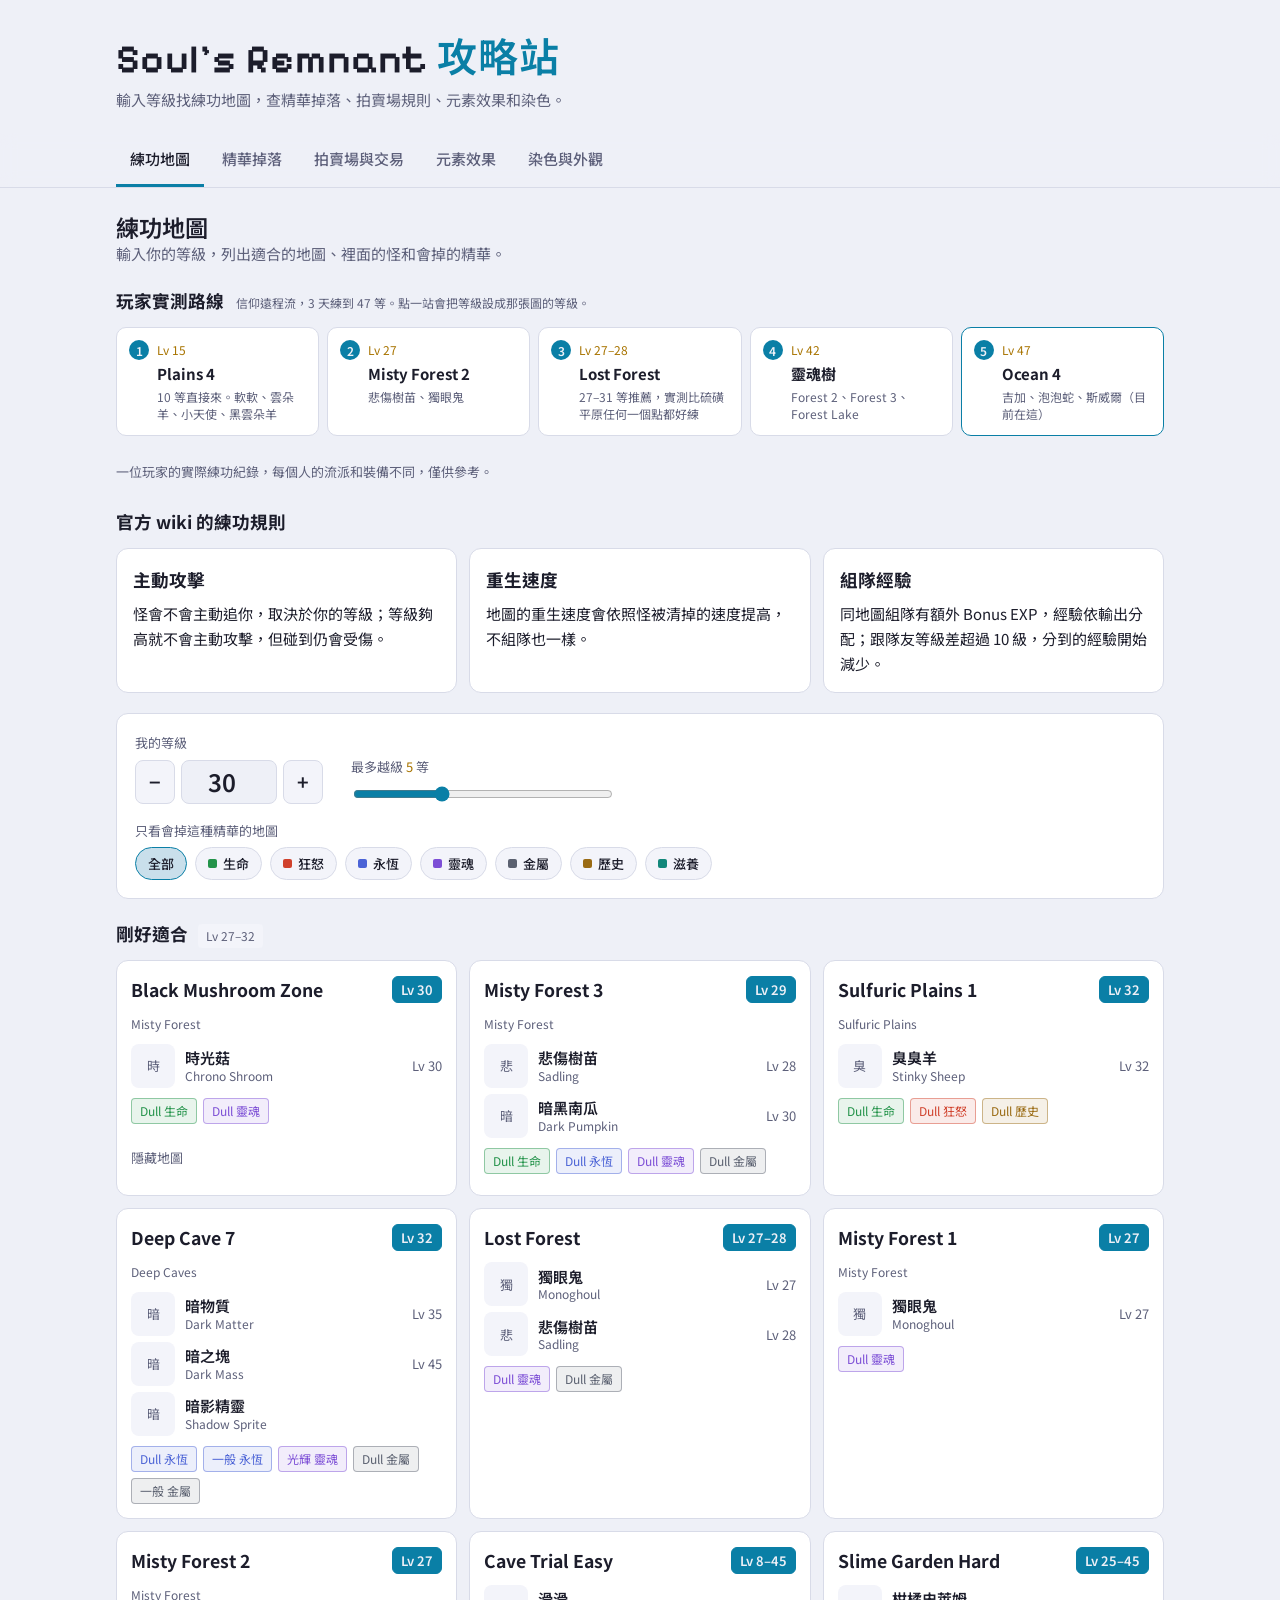
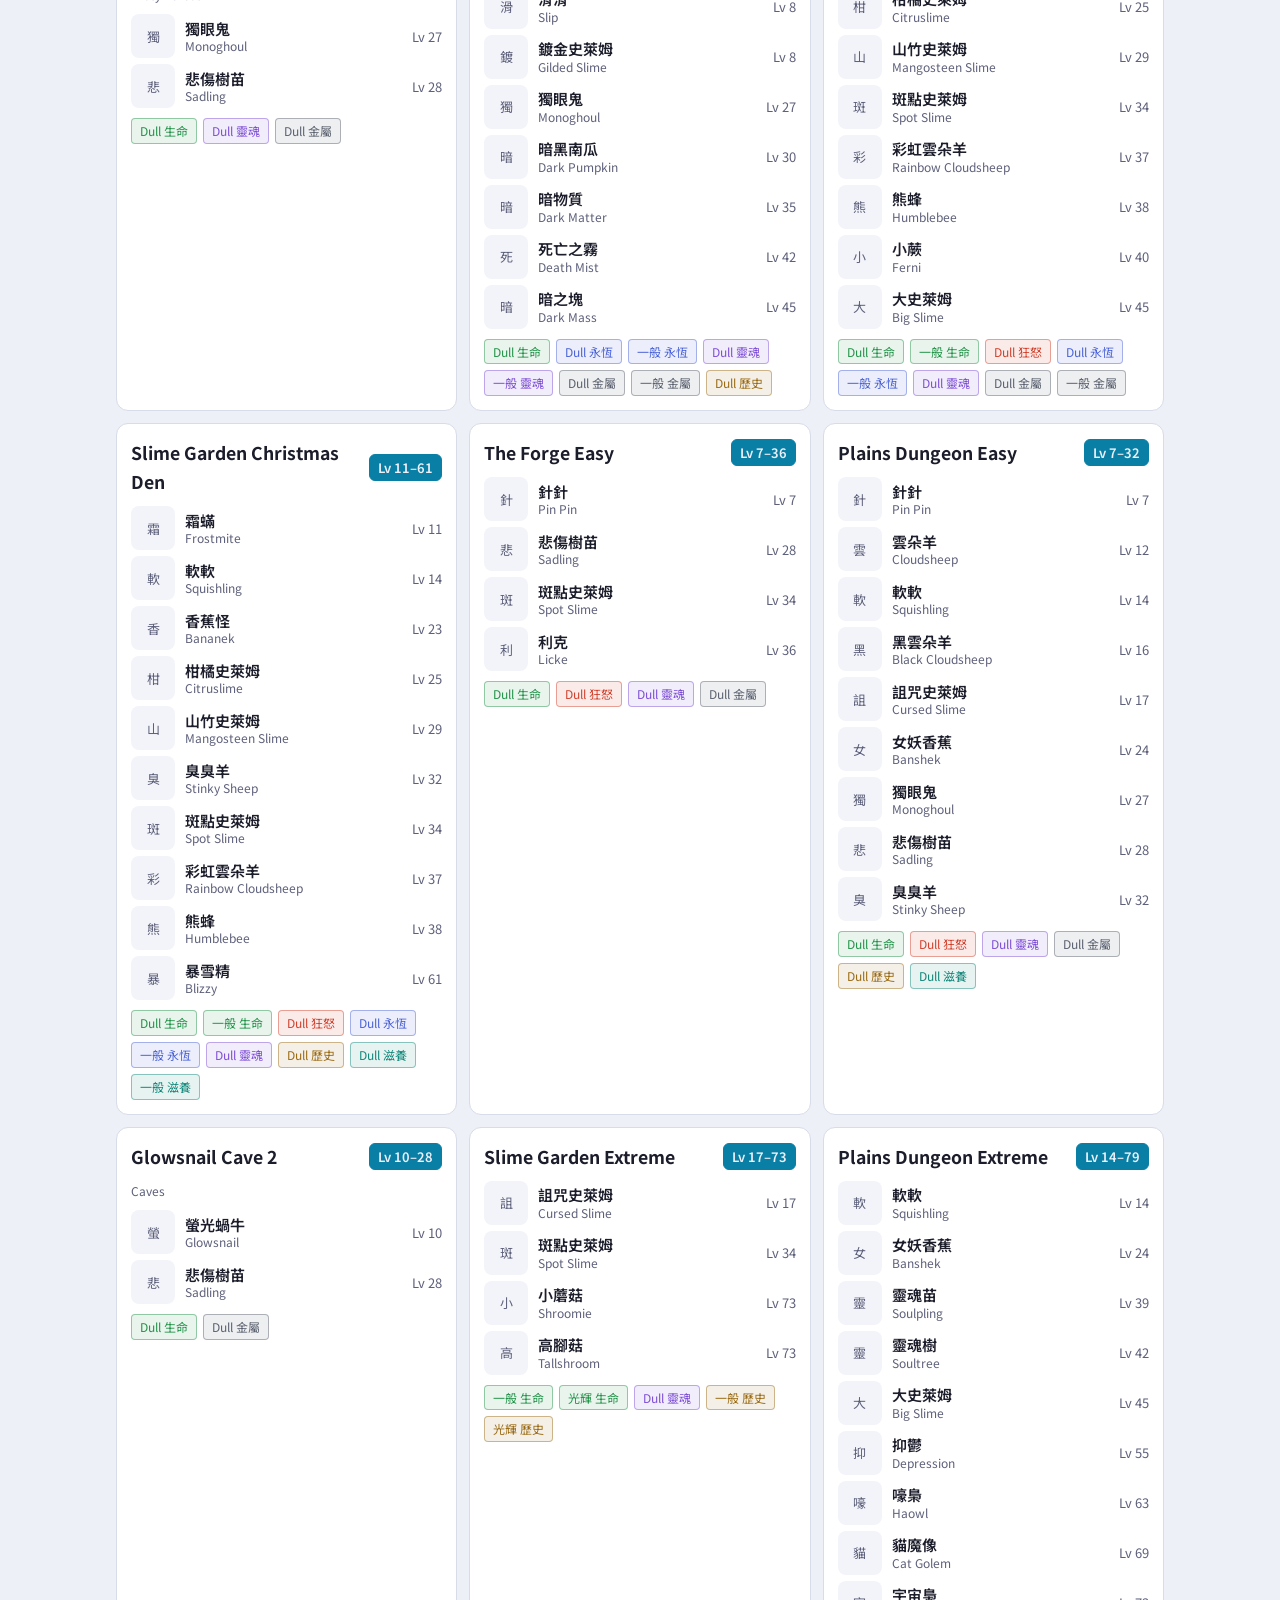
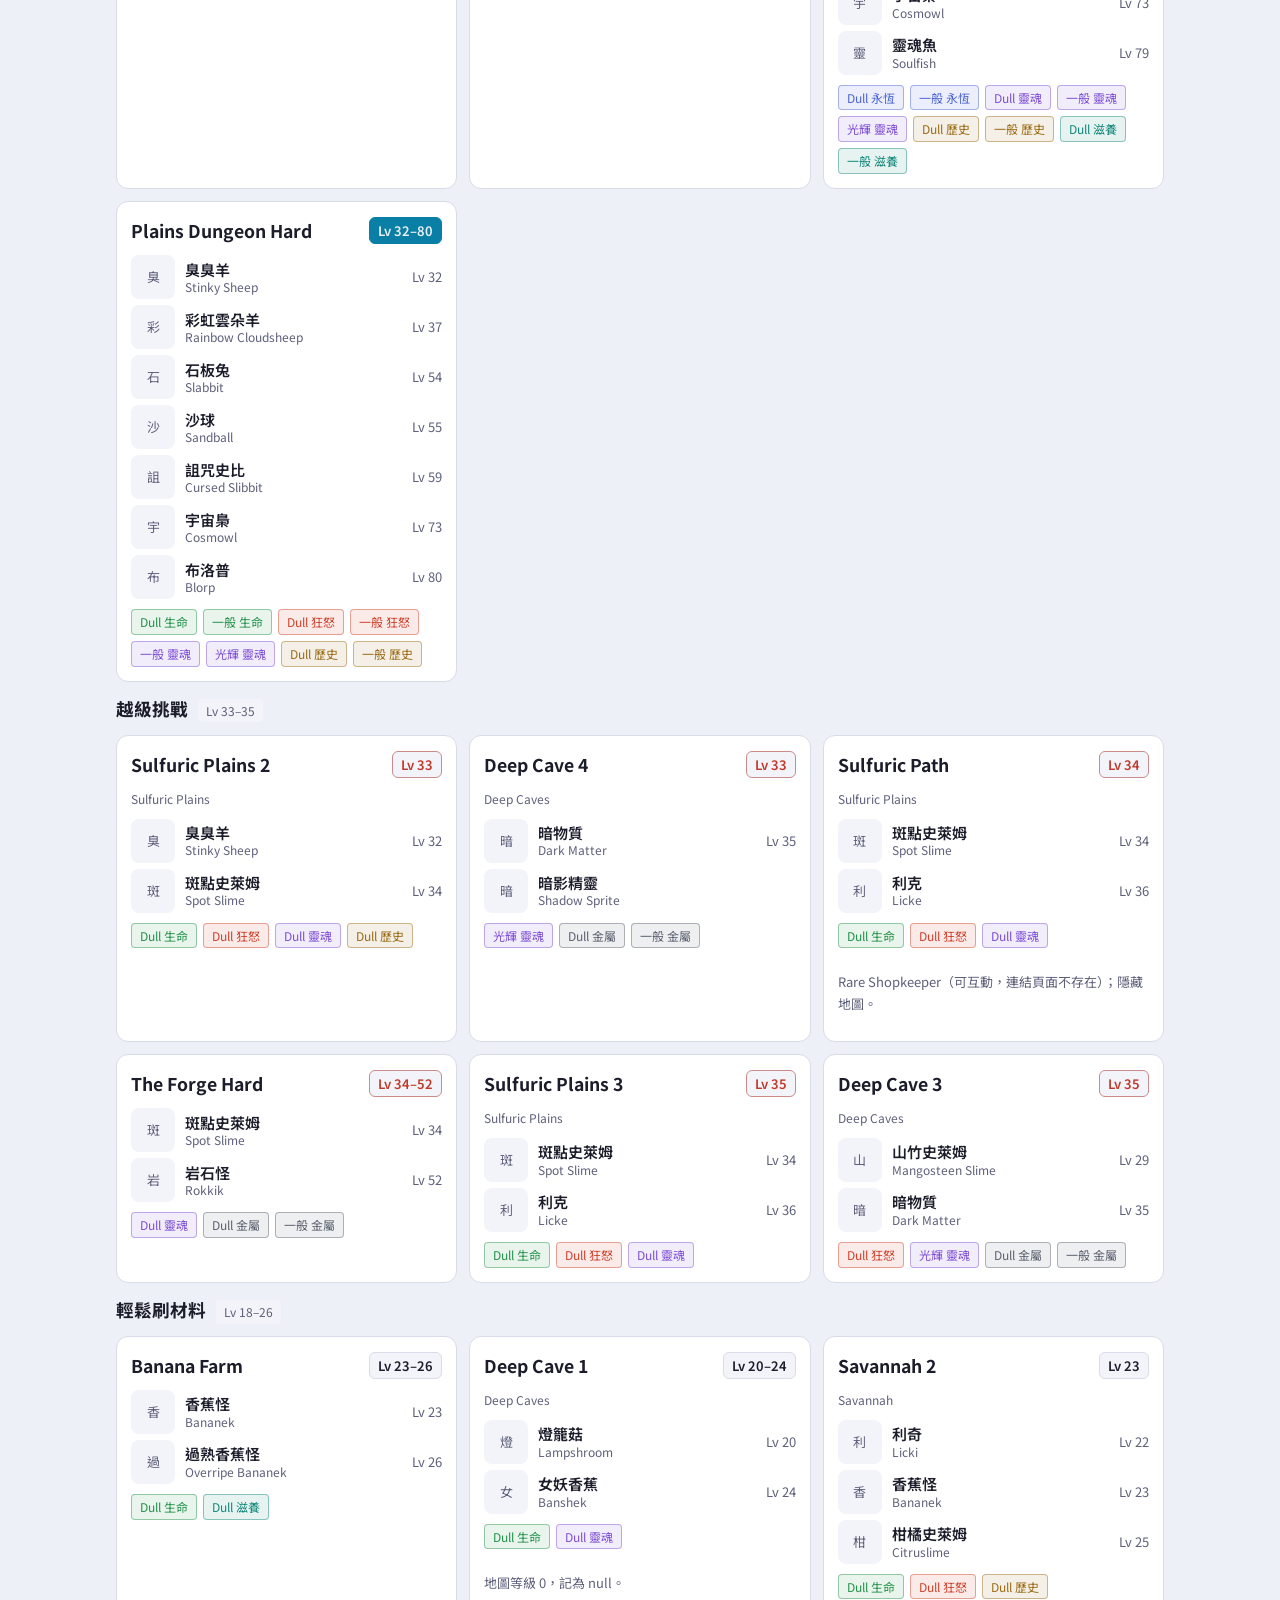
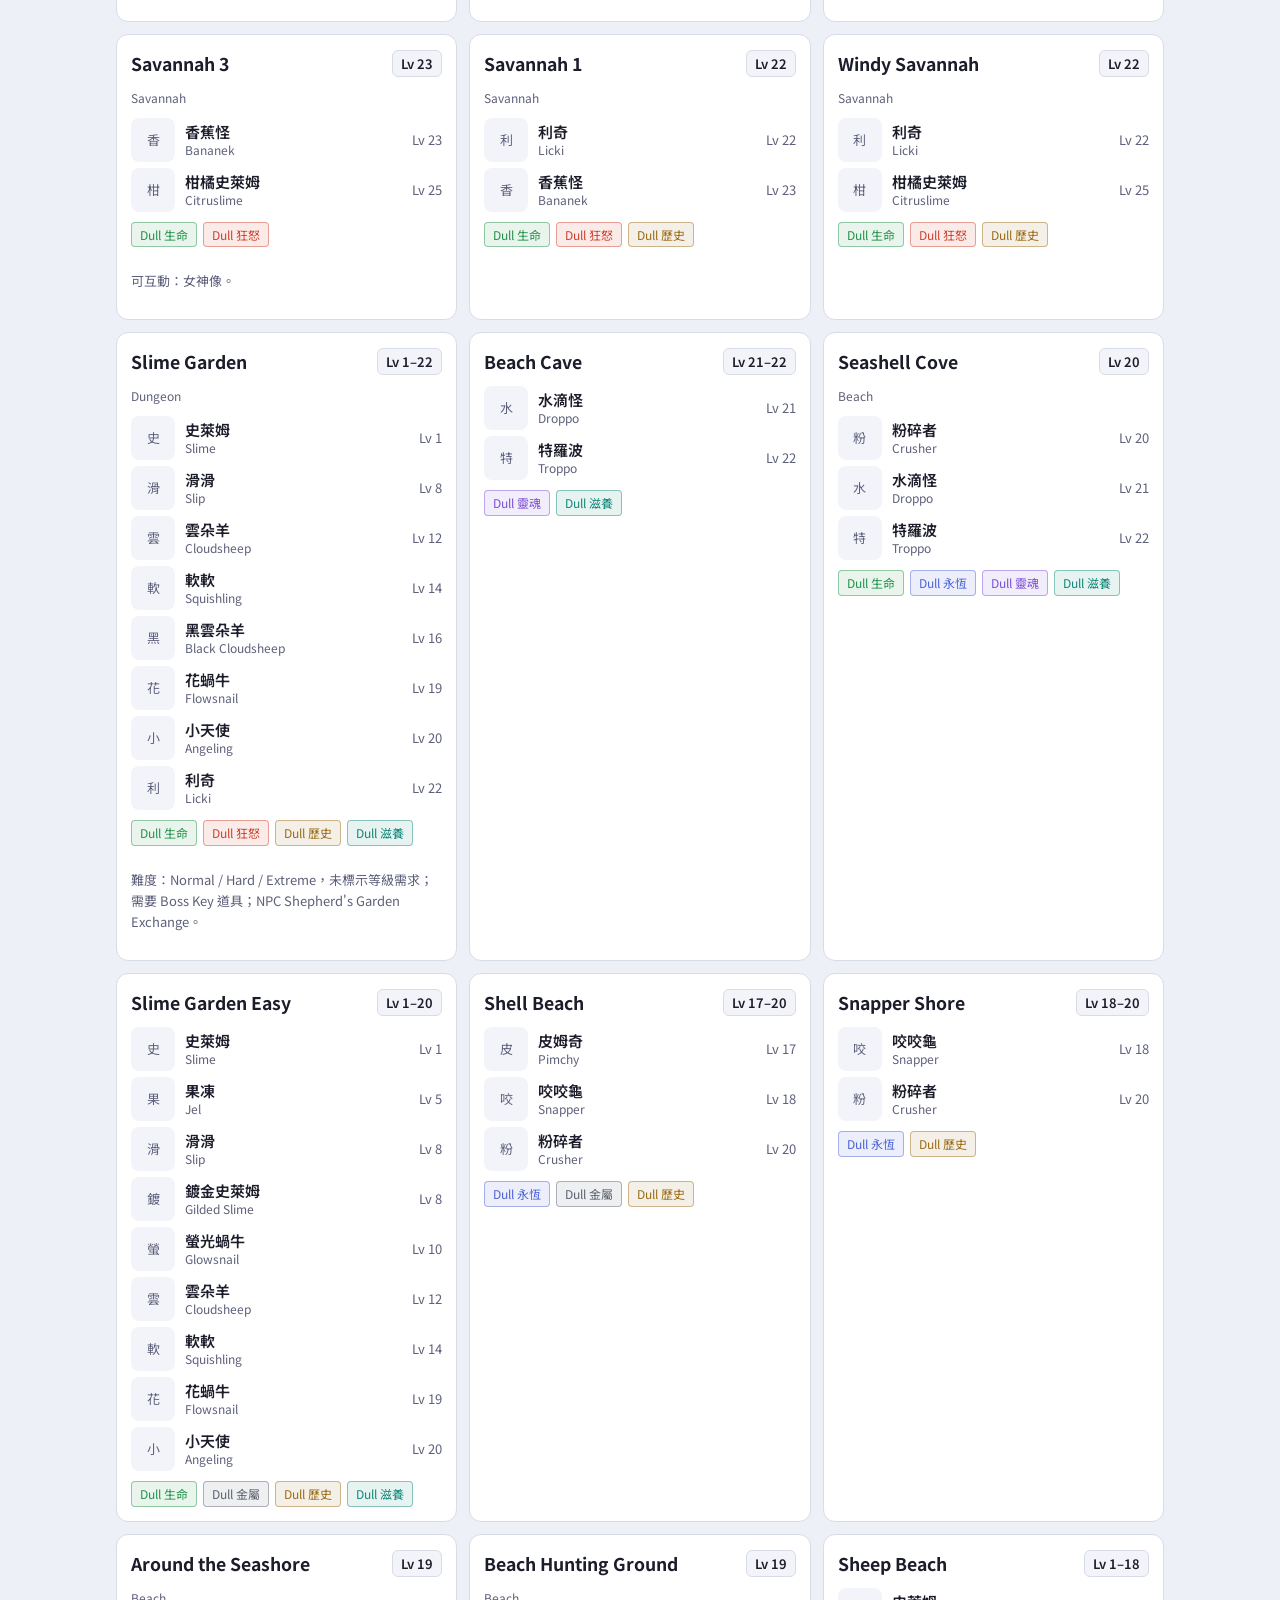
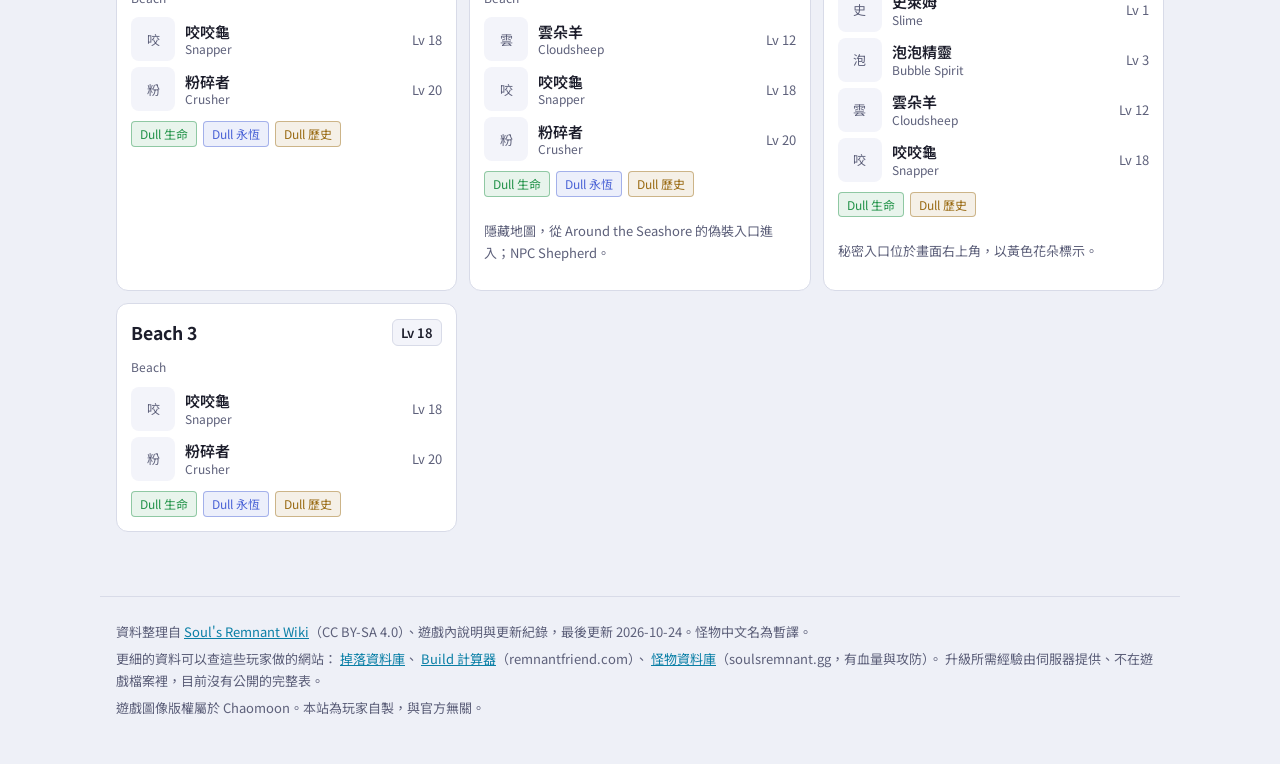
==== commit a9f92bce: "Keep only sourced info: remove EXP tool and speculative advice; link reliable fan databases Co-Autho" ====
--- a/index.html
+++ b/index.html
@@ -8,7 +8,7 @@
 <link rel="preconnect" href="https://fonts.googleapis.com">
 <link rel="preconnect" href="https://fonts.gstatic.com" crossorigin>
 <link rel="stylesheet" href="https://fonts.googleapis.com/css2?family=Noto+Sans+TC:wght@400;500;700&family=Pixelify+Sans:wght@500;600&display=swap">
-<link rel="stylesheet" href="style.css?v=202610242027">
+<link rel="stylesheet" href="style.css?v=202610242038">
 <link rel="icon" href="assets/items/soul-crystal.png">
 </head>
 <body>
@@ -21,7 +21,6 @@
 <nav class="tabs" aria-label="攻略分類">
   <div class="wrap">
     <a href="#maps">練功地圖</a>
-    <a href="#exp">經驗測速</a>
     <a href="#essence">精華掉落</a>
     <a href="#market">拍賣場與交易</a>
     <a href="#elements">元素效果</a>
@@ -49,11 +48,12 @@
         <li><button type="button" data-lv="42"><span class="lv">Lv 42</span><b>靈魂樹</b><small>Forest 2、Forest 3、Forest Lake</small></button></li>
         <li><button type="button" data-lv="47"><span class="lv">Lv 47</span><b>Ocean 4</b><small>吉加、泡泡蛇、斯威爾（目前在這）</small></button></li>
       </ol>
-      <p class="note">每一站都比當時等級高一截，靠聚怪群殺越級練。命中機制 wiki 沒有寫，越級太多打不中的話，就往回退一站。</p>
+      <p class="note">一位玩家的實際練功紀錄，每個人的流派和裝備不同，僅供參考。</p>
+      <h3>官方 wiki 的練功規則</h3>
       <div class="cards">
-        <div class="card"><h3>怪會不會主動打你</h3><p>看你的等級，等級夠高怪就不會主動追你，但碰到還是會被撞傷。</p></div>
-        <div class="card"><h3>清越快，重生越快</h3><p>地圖的重生速度會依照怪被清掉的速度加快，聚怪群殺的流派特別吃香。</p></div>
-        <div class="card"><h3>組隊有加成</h3><p>同地圖組隊有額外經驗，依輸出分配；跟隊友等級差超過 10 級，分到的經驗開始變少。</p></div>
+        <div class="card"><h3>主動攻擊</h3><p>怪會不會主動追你，取決於你的等級；等級夠高就不會主動攻擊，但碰到仍會受傷。</p></div>
+        <div class="card"><h3>重生速度</h3><p>地圖的重生速度會依照怪被清掉的速度提高，不組隊也一樣。</p></div>
+        <div class="card"><h3>組隊經驗</h3><p>同地圖組隊有額外 Bonus EXP，經驗依輸出分配；跟隊友等級差超過 10 級，分到的經驗開始減少。</p></div>
       </div>
     </div>
     <div class="finder">
@@ -79,124 +79,6 @@
     <div id="map-results" class="group" aria-live="polite"></div>
   </section>
 
-  <!-- 經驗測速 -->
-  <section class="panel" id="exp" aria-labelledby="exp-h" hidden>
-    <div>
-      <h2 id="exp-h">經驗測速</h2>
-      <p class="sub">開始前記下目前經驗，練一段時間後再輸入一次，算出每小時經驗，比較哪張圖好練。</p>
-    </div>
-
-    <div class="card ocr">
-      <div class="ocr-head">
-        <div>
-          <h3>自動偵測</h3>
-          <p class="note">分享遊戲畫面，網頁每 3 秒讀一次左下角的經驗百分比（像 67.46%）。畫面只在你的瀏覽器裡處理，不會上傳。需要電腦版 Chrome 或 Edge。</p>
-        </div>
-        <button type="button" class="btn primary" id="ocr-share">分享遊戲畫面</button>
-      </div>
-      <ol class="steps-inline">
-        <li>在下方填<b>練功地圖</b>和<b>等級</b>（之後會記住，升級時自動加一）</li>
-        <li>按「分享遊戲畫面」選遊戲視窗，在預覽上<b>拖曳框住左下角整條白色經驗條</b>（框大一點沒關係），看到「讀到 …」就按開始</li>
-        <li>偵測中<b>滑鼠移到遊戲經驗條上停一下</b>，升級需要的經驗會自動讀進來，同一級以後不用再移</li>
-        <li>按「小視窗」開一個浮在遊戲上面的小框，邊打怪邊看速度</li>
-      </ol>
-      <div id="ocr-stage" class="ocr-stage" hidden>
-        <div class="ocr-view">
-          <canvas id="ocr-preview" class="ocr-preview" aria-label="遊戲畫面預覽，拖曳框選經驗條"></canvas>
-        </div>
-        <div class="ocr-side">
-          <canvas id="ocr-zoom" class="ocr-zoom" aria-hidden="true"></canvas>
-          <p class="note" id="ocr-read" aria-live="polite">拖曳框住左下角整條經驗條</p>
-          <form class="teach" id="ocr-teach" autocomplete="off">
-            <label for="ocr-teach-input">讀錯或讀不到？輸入畫面上的數字教它</label>
-            <div class="teach-row">
-              <input class="text short" id="ocr-teach-input" inputmode="decimal" placeholder="75.33">
-              <button type="submit" class="btn small">教它</button>
-            </div>
-          </form>
-          <div class="timer-btns">
-            <button type="button" class="btn primary" id="ocr-start" disabled>開始偵測</button>
-            <button type="button" class="btn" id="ocr-pip">小視窗</button>
-            <button type="button" class="btn ghost" id="ocr-stop-share">停止分享</button>
-          </div>
-          <div id="ocr-stats"></div>
-          <canvas id="ocr-spark" class="ocr-spark" aria-hidden="true"></canvas>
-        </div>
-      </div>
-    </div>
-
-    <div class="exp-grid">
-      <form class="finder" id="exp-form" autocomplete="off">
-        <div class="finder-row">
-          <div class="field">
-            <label for="exp-map">練功地圖</label>
-            <input class="text" id="exp-map" list="exp-map-list" placeholder="例如 Lost Forest">
-            <datalist id="exp-map-list"></datalist>
-          </div>
-          <div class="field">
-            <label for="exp-lv">角色等級</label>
-            <input class="text short" id="exp-lv" type="number" inputmode="numeric" min="1" max="250">
-          </div>
-        </div>
-        <div class="finder-row">
-          <div class="field">
-            <label for="exp-start">開始時的經驗</label>
-            <input class="text" id="exp-start" inputmode="numeric" placeholder="53,314,020">
-          </div>
-          <div class="field">
-            <label for="exp-need">這級升級需要（選填）</label>
-            <input class="text" id="exp-need" inputmode="numeric" placeholder="34,007,376">
-          </div>
-        </div>
-        <p class="note" id="exp-need-hint" aria-live="polite"></p>
-
-        <div class="timer" aria-live="polite">
-          <span class="clock num" id="exp-clock">00:00</span>
-          <div class="timer-btns">
-            <button type="button" class="btn primary" id="exp-go">開始計時</button>
-            <button type="button" class="btn" id="exp-pause" disabled>暫停</button>
-            <button type="button" class="btn" id="exp-reset">重設</button>
-          </div>
-        </div>
-        <p class="note">也可以不用計時，直接在下面填「練了幾分鐘」。</p>
-
-        <div class="finder-row">
-          <div class="field">
-            <label for="exp-end">結束時的經驗</label>
-            <input class="text" id="exp-end" inputmode="numeric" placeholder="61,820,500">
-          </div>
-          <div class="field">
-            <label for="exp-ups">中間升了幾級</label>
-            <input class="text short" id="exp-ups" type="number" min="0" max="10" value="0">
-          </div>
-          <div class="field">
-            <label for="exp-min">練了幾分鐘</label>
-            <input class="text short" id="exp-min" type="number" min="0" step="0.1" placeholder="自動">
-          </div>
-        </div>
-        <p class="note" id="exp-ups-note" hidden>有升級時，「升級需要」要填<b>開始那一級</b>的升級經驗，才能算出跨級的總經驗。</p>
-        <button type="submit" class="btn primary wide">算出結果並存檔</button>
-        <p class="note error" id="exp-err" hidden></p>
-      </form>
-
-      <div class="card result" id="exp-result">
-        <h3>這次結果</h3>
-        <p class="note">練完按「算出結果」就會顯示在這裡。</p>
-      </div>
-    </div>
-
-    <div class="group">
-      <div class="group-head"><h3>各地圖平均</h3><span class="tag">依每小時經驗排序</span></div>
-      <div class="table-wrap"><table class="exp-table" id="exp-summary"></table></div>
-    </div>
-    <div class="group">
-      <div class="group-head"><h3>紀錄</h3><span class="tag">只存在這台裝置的瀏覽器</span>
-        <button type="button" class="btn small" id="exp-copy-all">全部複製到 DC</button>
-      </div>
-      <div class="table-wrap"><table class="exp-table" id="exp-history"></table></div>
-    </div>
-  </section>
-
   <!-- 精華掉落 -->
   <section class="panel" id="essence" aria-labelledby="ess-h" hidden>
     <div>
@@ -211,6 +93,10 @@
           <li>1 一般 + 100 靈魂水晶 → <b>2 Dull</b> <code>鍊金 Lv5</code></li>
         </ul>
         <p class="note">光輝目前只知道打怪掉。</p>
+      </div>
+      <div class="card">
+        <h3>用途</h3>
+        <p>讓裝備發光（+1 升級欄位）的 Energetic Soul，每種 Dull 精華各要 <code>40</code> 個（鍊金 Lv15）。</p>
       </div>
       <div class="card">
         <h3>副本寶箱</h3>
@@ -249,7 +135,6 @@
           <dt>自己的攤位</dt><dd><span class="big">4%</span></dd>
           <dt>私下面交</dt><dd><span class="big">0%</span></dd>
         </dl>
-        <p class="note">炒價差時，價差要大於手續費才有賺。</p>
       </div>
       <div class="card">
         <h3>掛單規則</h3>
@@ -278,15 +163,6 @@
           <li>攤位留言可以用 BBCode</li>
         </ul>
       </div>
-      <div class="card">
-        <h3>賺錢思路</h3>
-        <ul>
-          <li>最低掛價明顯低於近 7 天平均價時買進，用接近平均價掛回去</li>
-          <li>看「本週賣出」多、「在賣」少的東西，代表供不應求</li>
-          <li>精華一直有需求：讓裝備發光的 Energetic Soul 每種 Dull 精華要 40 個</li>
-          <li>掛單格有限，優先掛利潤高、賣得快的</li>
-        </ul>
-      </div>
     </div>
   </section>
 
@@ -303,41 +179,31 @@
       <article class="card elem" style="--c: var(--ghostly)">
         <h3>幽靈 Ghost</h3>
         <p>附加「Haunted」，2.5 秒內造成額外 120%* 傷害，<b>並把附近的怪拉過來</b>。同時最多 2 層，再次觸發會擴散到另一隻怪。對一般怪可無限疊加，對 Boss 每 6 秒重置；怪死時一半的每跳傷害會轉移。</p>
-        <span class="use">適合：聚怪刷怪、群殺</span>
       </article>
       <article class="card elem" style="--c: var(--metal)">
         <h3>金屬 Metal</h3>
         <p>敵人每層 −3 防禦，最多 5 層（−15）。你自己每層減傷 3%，最多 10* 層（30%*），減傷總上限 80%。</p>
-        <span class="use">適合：越級、單刷、怕被秒的時候</span>
       </article>
       <article class="card elem" style="--c: var(--raging)">
         <h3>火 Fire</h3>
         <p>主目標額外 50%* 傷害，附近最多 2 隻各 25%*，主目標再燃燒 3 秒共 36%*。</p>
-        <span class="use">適合：單體群體都不錯的全能型</span>
       </article>
       <article class="card elem" style="--c: var(--normal)">
         <h3>雷 Lightning</h3>
         <p>彈跳最多 4 隻附近敵人，第一彈 65%*，每彈減 40%（例：500 → 325 → 130 → 52）。主目標本身不吃額外傷害。</p>
-        <span class="use">適合：清小怪</span>
       </article>
       <article class="card elem" style="--c: var(--dull)">
         <h3>普通 Normal</h3>
         <p>對目標額外 80%* 傷害，簡單直接。</p>
-        <span class="use">適合：打王、單體輸出</span>
       </article>
       <article class="card elem" style="--c: var(--eternal)">
         <h3>冰 Ice</h3>
         <p>附加「Frozen」6* 秒並緩速，每層 10%、最多 3 層（30%）。冰凍狀態的怪被擊殺時，附近最多 2 隻吃到 50% 的累積傷害；擴散出去的冰凍傷害降為四分之一。</p>
-        <span class="use">適合：控場、穩穩打</span>
       </article>
       <article class="card elem" style="--c: var(--nurturing)">
         <h3>水 Water</h3>
         <p>稍微緩速目標，並立刻回復你的 HP 和 MP，範圍內最多 2 名隊友一起回。多段技能共用一次回復。</p>
-        <span class="use">適合：續航、組隊補師</span>
-      </article>
-    </div>
-    <div class="callout">
-      <p><b>小提醒：</b>元素機率堆到 100% 就夠了，之後把詞條往強度和傷害堆。幽靈現在很強，投資大錢前留意更新公告，避免之後被削弱。</p>
+      </article>
     </div>
   </section>
 
@@ -345,7 +211,7 @@
   <section class="panel" id="dye" aria-labelledby="dye-h" hidden>
     <div>
       <h2 id="dye-h">染色與外觀</h2>
-      <p class="sub">染料、漸層券差在哪，以及實際染過的心得。</p>
+      <p class="sub">整理自 wiki、更新紀錄與遊戲內說明。</p>
     </div>
     <div class="cards">
       <div class="card">
@@ -372,22 +238,13 @@
         </ul>
       </div>
       <div class="card">
-        <h3>淡色會被陰影壓灰</h3>
-        <p>遊戲用把顏色調暗來畫陰影，太淡的顏色暗部會變成灰色。想要粉白，選粉色多一點的比較好看：</p>
+        <h3>淡色的暗部會偏灰</h3>
+        <p>裝備的陰影是把顏色調暗畫出來的，很淡的顏色暗部看起來會接近灰色。實際預覽觀察：</p>
         <div class="swatches">
-          <div class="sw"><i style="--v:#FFE4EC"></i><code>#FFE4EC</code>偏灰</div>
-          <div class="sw"><i style="--v:#FFD1DC"></i><code>#FFD1DC</code>剛好</div>
-          <div class="sw"><i style="--v:#FFB3CF"></i><code>#FFB3CF</code>較粉</div>
+          <div class="sw"><i style="--v:#FFE4EC"></i><code>#FFE4EC</code>暗部偏灰</div>
+          <div class="sw"><i style="--v:#FFD1DC"></i><code>#FFD1DC</code>暗部微粉</div>
         </div>
-        <p class="note">染色前一定先用預覽看效果，預覽免費。</p>
-      </div>
-      <div class="card">
-        <h3>省錢建議</h3>
-        <ul>
-          <li>先想好整體配色主題，只買搭得上的</li>
-          <li>單色需求先看倉庫和拍賣場，真的找不到再買自選</li>
-          <li>買之前滑鼠移上去看彩色字的限制說明</li>
-        </ul>
+        <p class="note">染色介面有免費預覽。</p>
       </div>
     </div>
   </section>
@@ -395,12 +252,15 @@
 </main>
 
 <footer class="wrap">
-  <p>資料整理自 <a href="https://soulsremnant.wiki.gg/" target="_blank" rel="noopener">Soul's Remnant Wiki</a>（CC BY-SA 4.0）與遊戲內實測，最後更新 <span id="updated">2026-10-25</span>。怪物中文名為暫譯。</p>
+  <p>資料整理自 <a href="https://soulsremnant.wiki.gg/" target="_blank" rel="noopener">Soul's Remnant Wiki</a>（CC BY-SA 4.0）、遊戲內說明與更新紀錄，最後更新 <span id="updated">2026-10-25</span>。怪物中文名為暫譯。</p>
+  <p>更細的資料可以查這些玩家做的網站：
+    <a href="https://remnantfriend.com/farm.html" target="_blank" rel="noopener">掉落資料庫</a>、
+    <a href="https://remnantfriend.com/build_planner.html" target="_blank" rel="noopener">Build 計算器</a>（remnantfriend.com）、
+    <a href="https://soulsremnant.gg/db/monsters" target="_blank" rel="noopener">怪物資料庫</a>（soulsremnant.gg，有血量與攻防）。
+    升級所需經驗由伺服器提供、不在遊戲檔案裡，目前沒有公開的完整表。</p>
   <p>遊戲圖像版權屬於 Chaomoon。本站為玩家自製，與官方無關。</p>
 </footer>
 
-<script src="app.js?v=202610242027"></script>
-<script src="exp.js?v=202610242027"></script>
-<script src="ocr.js?v=202610242027"></script>
+<script src="app.js?v=202610242038"></script>
 </body>
 </html>
--- a/style.css
+++ b/style.css
@@ -262,7 +262,7 @@
 .kv dt { color: var(--muted); }
 .kv dd { margin: 0; }
 .elem { border-top: 3px solid var(--c); }
-.elem .use { font-size: 13px; color: var(--c); font-weight: 600; }
+
 .callout { background: color-mix(in srgb, var(--gold) 10%, var(--panel)); border: 1px solid color-mix(in srgb, var(--gold) 40%, var(--line)); border-radius: 12px; padding: 14px 16px; }
 .callout p { margin: 0; }
 .swatches { display: flex; gap: 10px; flex-wrap: wrap; }
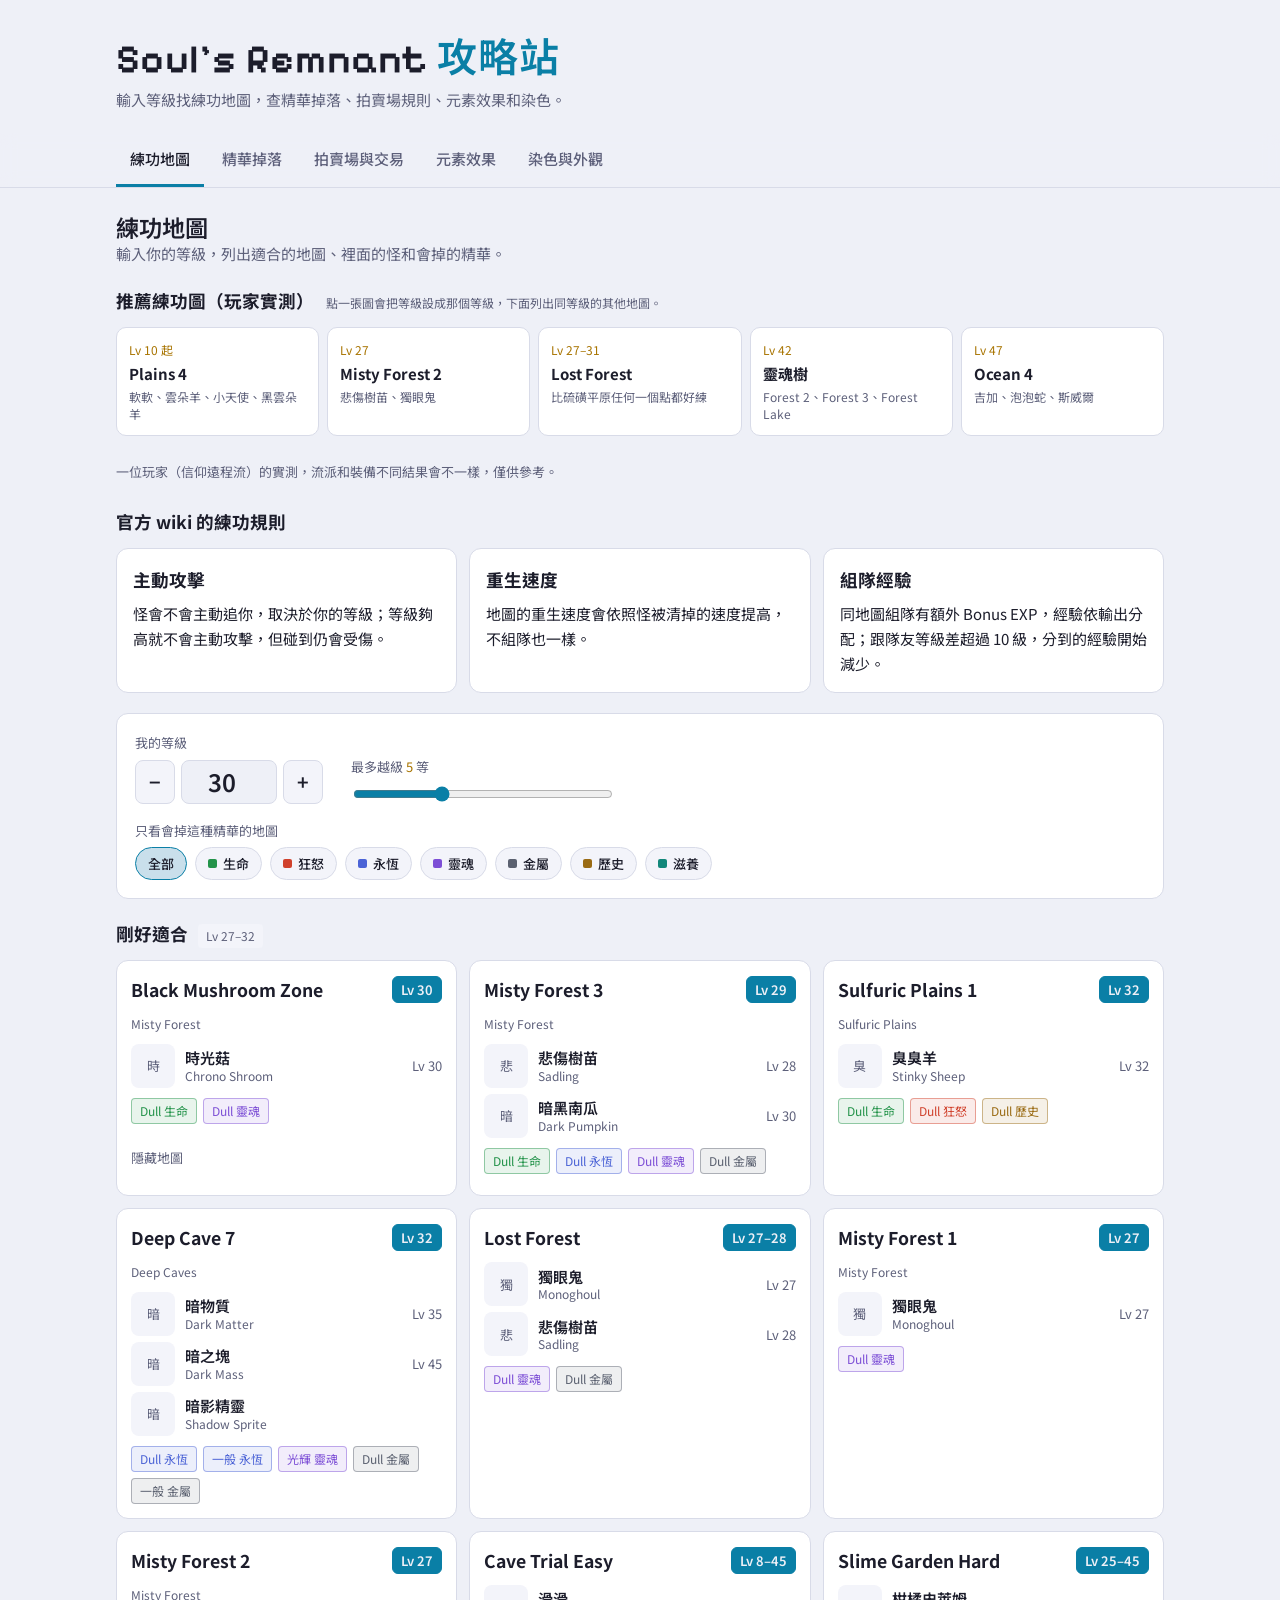
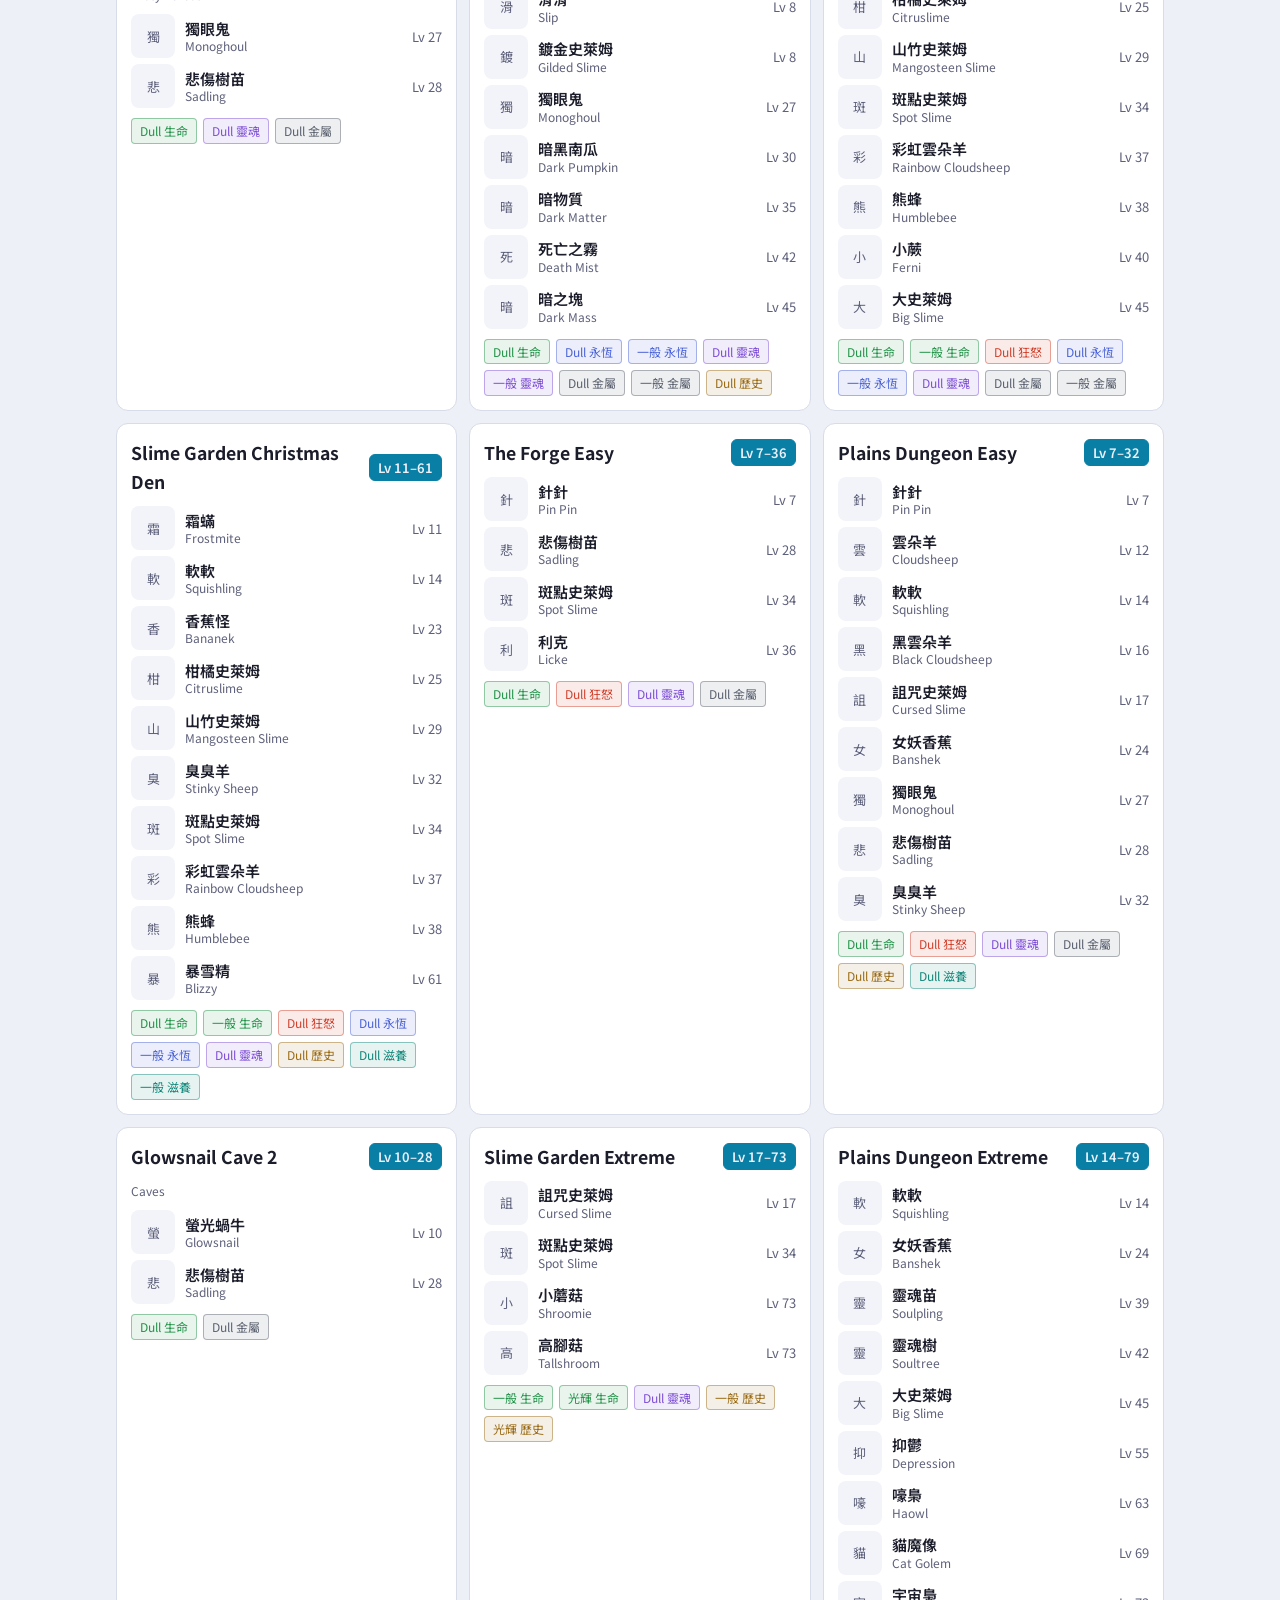
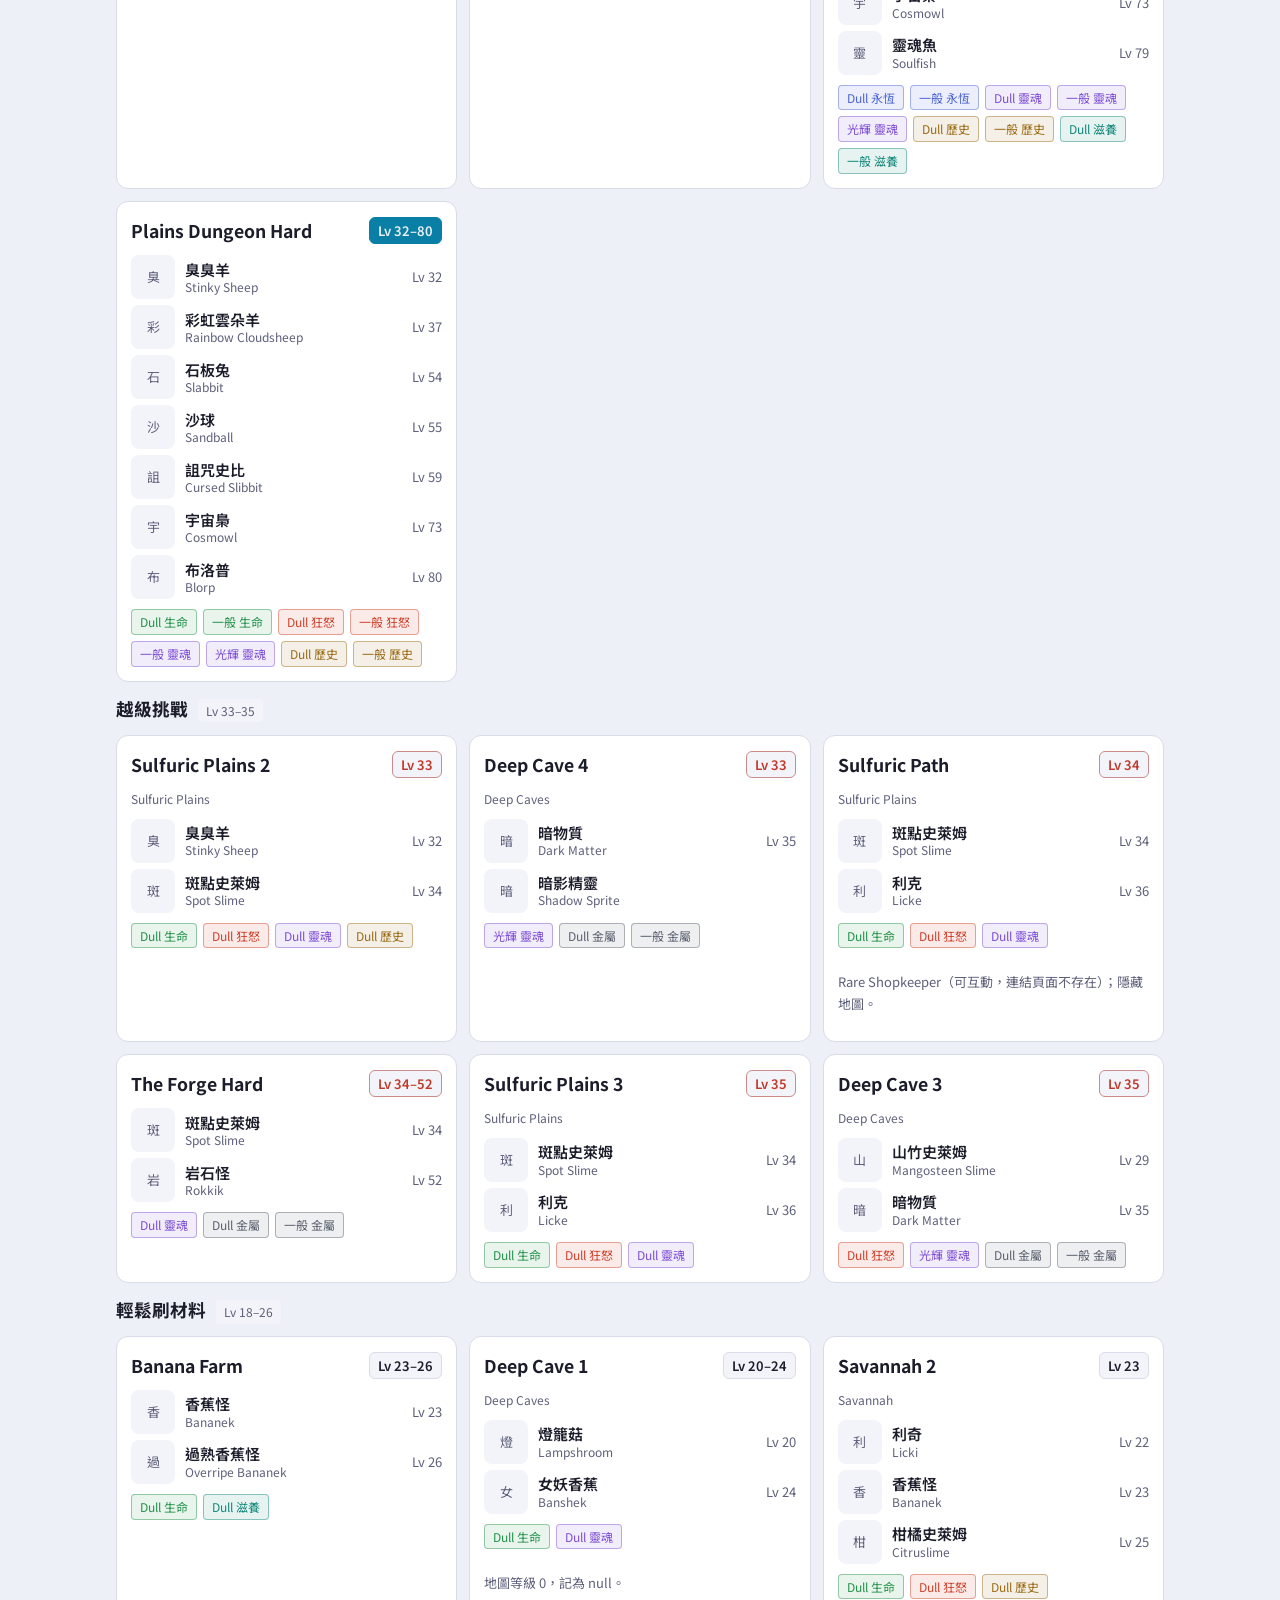
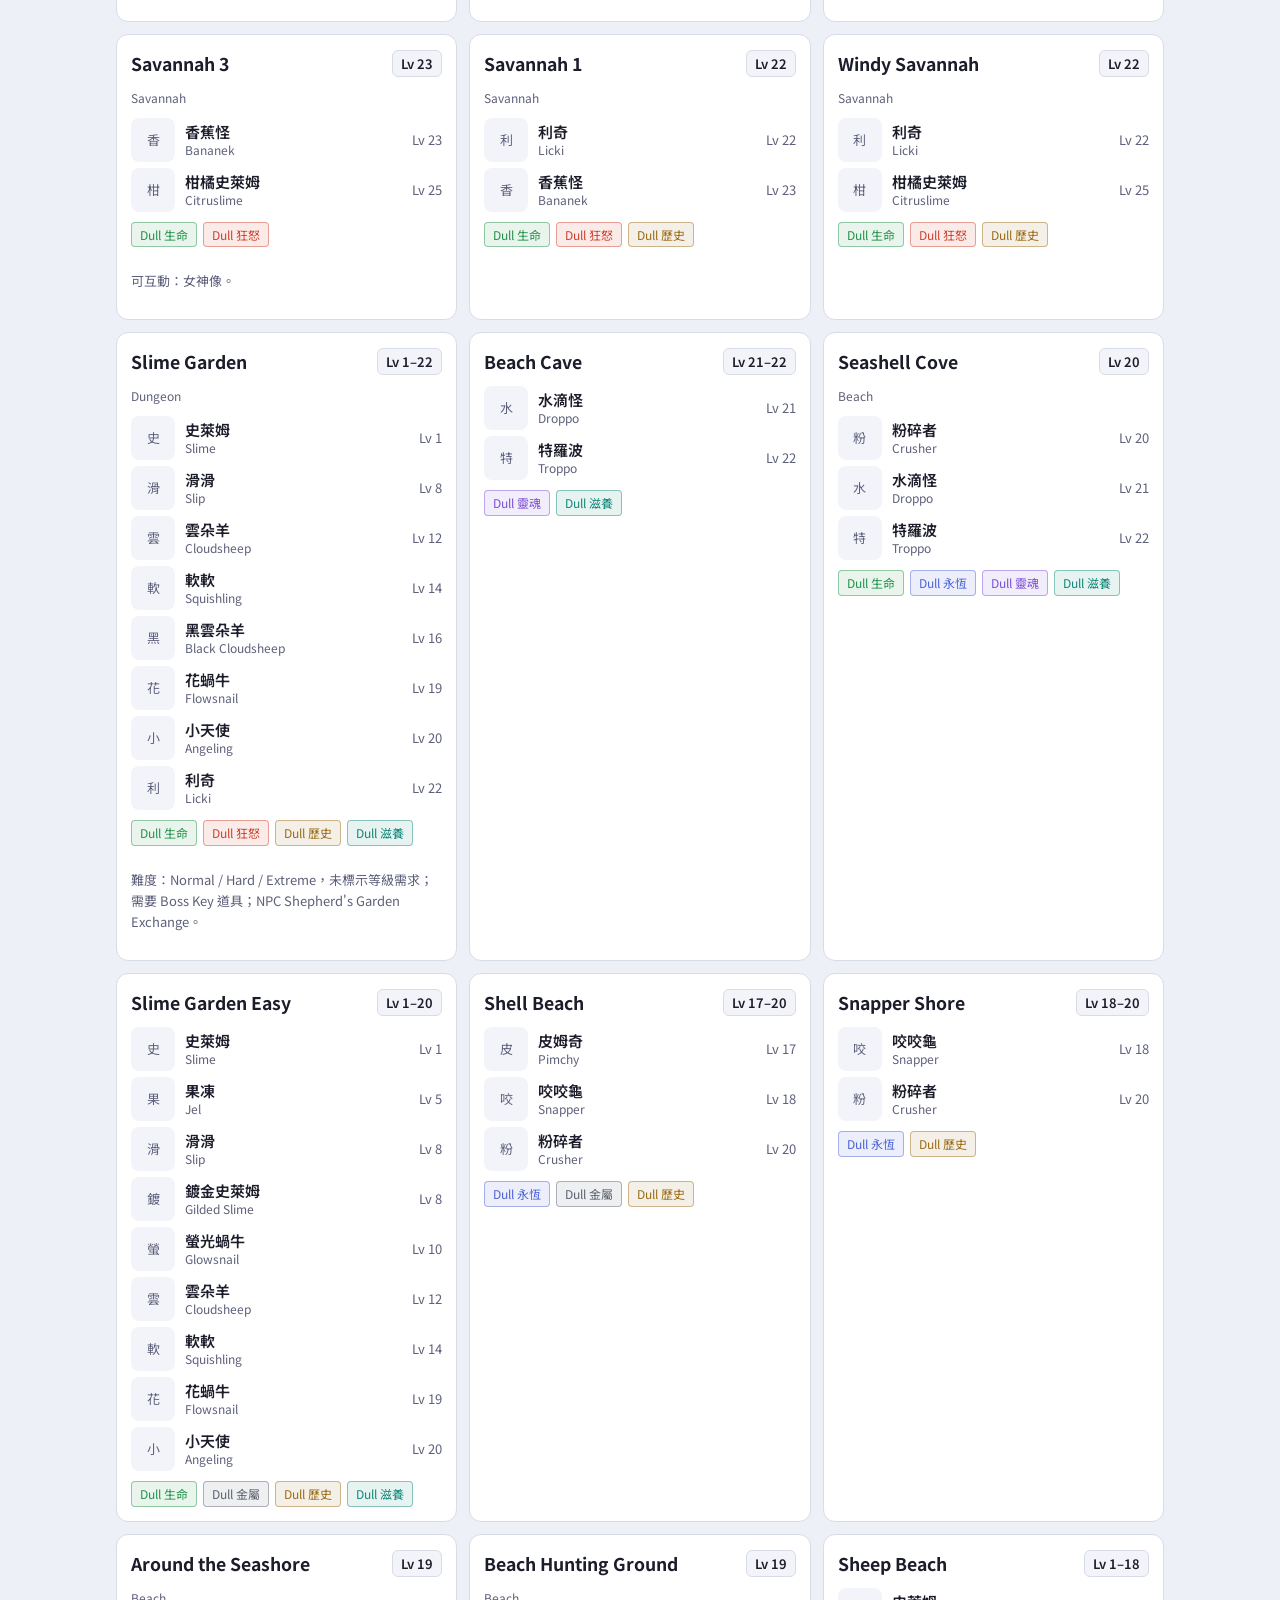
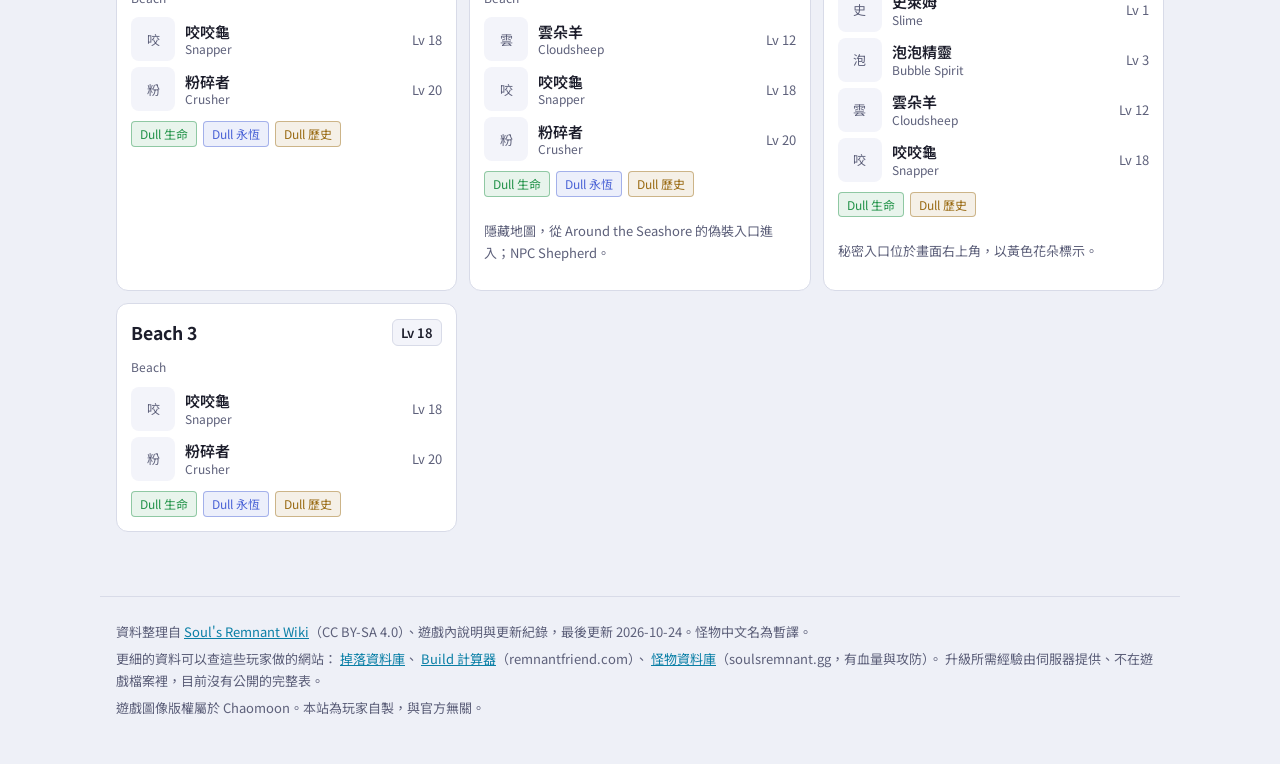
==== commit bc6a060f: "Show player-tested maps as recommended maps by level instead of a route Co-Authored-By: Claude Opus " ====
--- a/index.html
+++ b/index.html
@@ -8,7 +8,7 @@
 <link rel="preconnect" href="https://fonts.googleapis.com">
 <link rel="preconnect" href="https://fonts.gstatic.com" crossorigin>
 <link rel="stylesheet" href="https://fonts.googleapis.com/css2?family=Noto+Sans+TC:wght@400;500;700&family=Pixelify+Sans:wght@500;600&display=swap">
-<link rel="stylesheet" href="style.css?v=202610242038">
+<link rel="stylesheet" href="style.css?v=202610242154">
 <link rel="icon" href="assets/items/soul-crystal.png">
 </head>
 <body>
@@ -38,17 +38,17 @@
     </div>
     <div class="route-box">
       <div class="route-head">
-        <h3>玩家實測路線</h3>
-        <span class="region">信仰遠程流，3 天練到 47 等。點一站會把等級設成那張圖的等級。</span>
-      </div>
-      <ol class="route">
-        <li><button type="button" data-lv="15"><span class="lv">Lv 15</span><b>Plains 4</b><small>10 等直接來。軟軟、雲朵羊、小天使、黑雲朵羊</small></button></li>
+        <h3>推薦練功圖（玩家實測）</h3>
+        <span class="region">點一張圖會把等級設成那個等級，下面列出同等級的其他地圖。</span>
+      </div>
+      <ul class="route">
+        <li><button type="button" data-lv="15"><span class="lv">Lv 10 起</span><b>Plains 4</b><small>軟軟、雲朵羊、小天使、黑雲朵羊</small></button></li>
         <li><button type="button" data-lv="27"><span class="lv">Lv 27</span><b>Misty Forest 2</b><small>悲傷樹苗、獨眼鬼</small></button></li>
-        <li><button type="button" data-lv="28"><span class="lv">Lv 27–28</span><b>Lost Forest</b><small>27–31 等推薦，實測比硫磺平原任何一個點都好練</small></button></li>
+        <li><button type="button" data-lv="28"><span class="lv">Lv 27–31</span><b>Lost Forest</b><small>比硫磺平原任何一個點都好練</small></button></li>
         <li><button type="button" data-lv="42"><span class="lv">Lv 42</span><b>靈魂樹</b><small>Forest 2、Forest 3、Forest Lake</small></button></li>
-        <li><button type="button" data-lv="47"><span class="lv">Lv 47</span><b>Ocean 4</b><small>吉加、泡泡蛇、斯威爾（目前在這）</small></button></li>
-      </ol>
-      <p class="note">一位玩家的實際練功紀錄，每個人的流派和裝備不同，僅供參考。</p>
+        <li><button type="button" data-lv="47"><span class="lv">Lv 47</span><b>Ocean 4</b><small>吉加、泡泡蛇、斯威爾</small></button></li>
+      </ul>
+      <p class="note">一位玩家（信仰遠程流）的實測，流派和裝備不同結果會不一樣，僅供參考。</p>
       <h3>官方 wiki 的練功規則</h3>
       <div class="cards">
         <div class="card"><h3>主動攻擊</h3><p>怪會不會主動追你，取決於你的等級；等級夠高就不會主動攻擊，但碰到仍會受傷。</p></div>
@@ -261,6 +261,6 @@
   <p>遊戲圖像版權屬於 Chaomoon。本站為玩家自製，與官方無關。</p>
 </footer>
 
-<script src="app.js?v=202610242038"></script>
+<script src="app.js?v=202610242154"></script>
 </body>
 </html>
--- a/style.css
+++ b/style.css
@@ -96,21 +96,16 @@
 .lv, .num { font-family: var(--font-display); font-variant-numeric: tabular-nums; }
 .big, .clock, .badge, .rate, .chip, h2, h4 { font-variant-numeric: tabular-nums; }
 
-/* Player route */
+/* Recommended maps (player-tested) */
 .route-box { display: grid; gap: 12px; }
 .route-head { display: flex; align-items: baseline; gap: 12px; flex-wrap: wrap; }
-.route { list-style: none; margin: 0; padding: 0; display: grid; grid-template-columns: repeat(auto-fit, minmax(min(100%, 180px), 1fr)); gap: 8px; counter-reset: step; }
-.route li { counter-increment: step; min-width: 0; }
+.route { list-style: none; margin: 0; padding: 0; display: grid; grid-template-columns: repeat(auto-fit, minmax(min(100%, 180px), 1fr)); gap: 8px; }
+.route li { min-width: 0; }
 .route button {
   width: 100%; height: 100%; text-align: left; cursor: pointer; display: grid; gap: 2px; align-content: start;
-  background: var(--panel); color: var(--ink); border: 1px solid var(--line); border-radius: 10px; padding: 12px 12px 12px 40px;
-  position: relative; font: inherit;
-}
-.route button::before {
-  content: counter(step); position: absolute; left: 12px; top: 12px; width: 20px; height: 20px; border-radius: 50%;
-  display: grid; place-items: center; font: 600 12px var(--font-display); background: var(--soul); color: var(--night);
-}
-.route li:last-child button { border-color: var(--soul); }
+  background: var(--panel); color: var(--ink); border: 1px solid var(--line); border-radius: 10px; padding: 12px;
+  font: inherit;
+}
 .route button:hover { background: var(--panel-2); }
 .route .lv { font-size: 12px; color: var(--gold); }
 .route small { color: var(--muted); font-size: 12px; line-height: 1.4; }
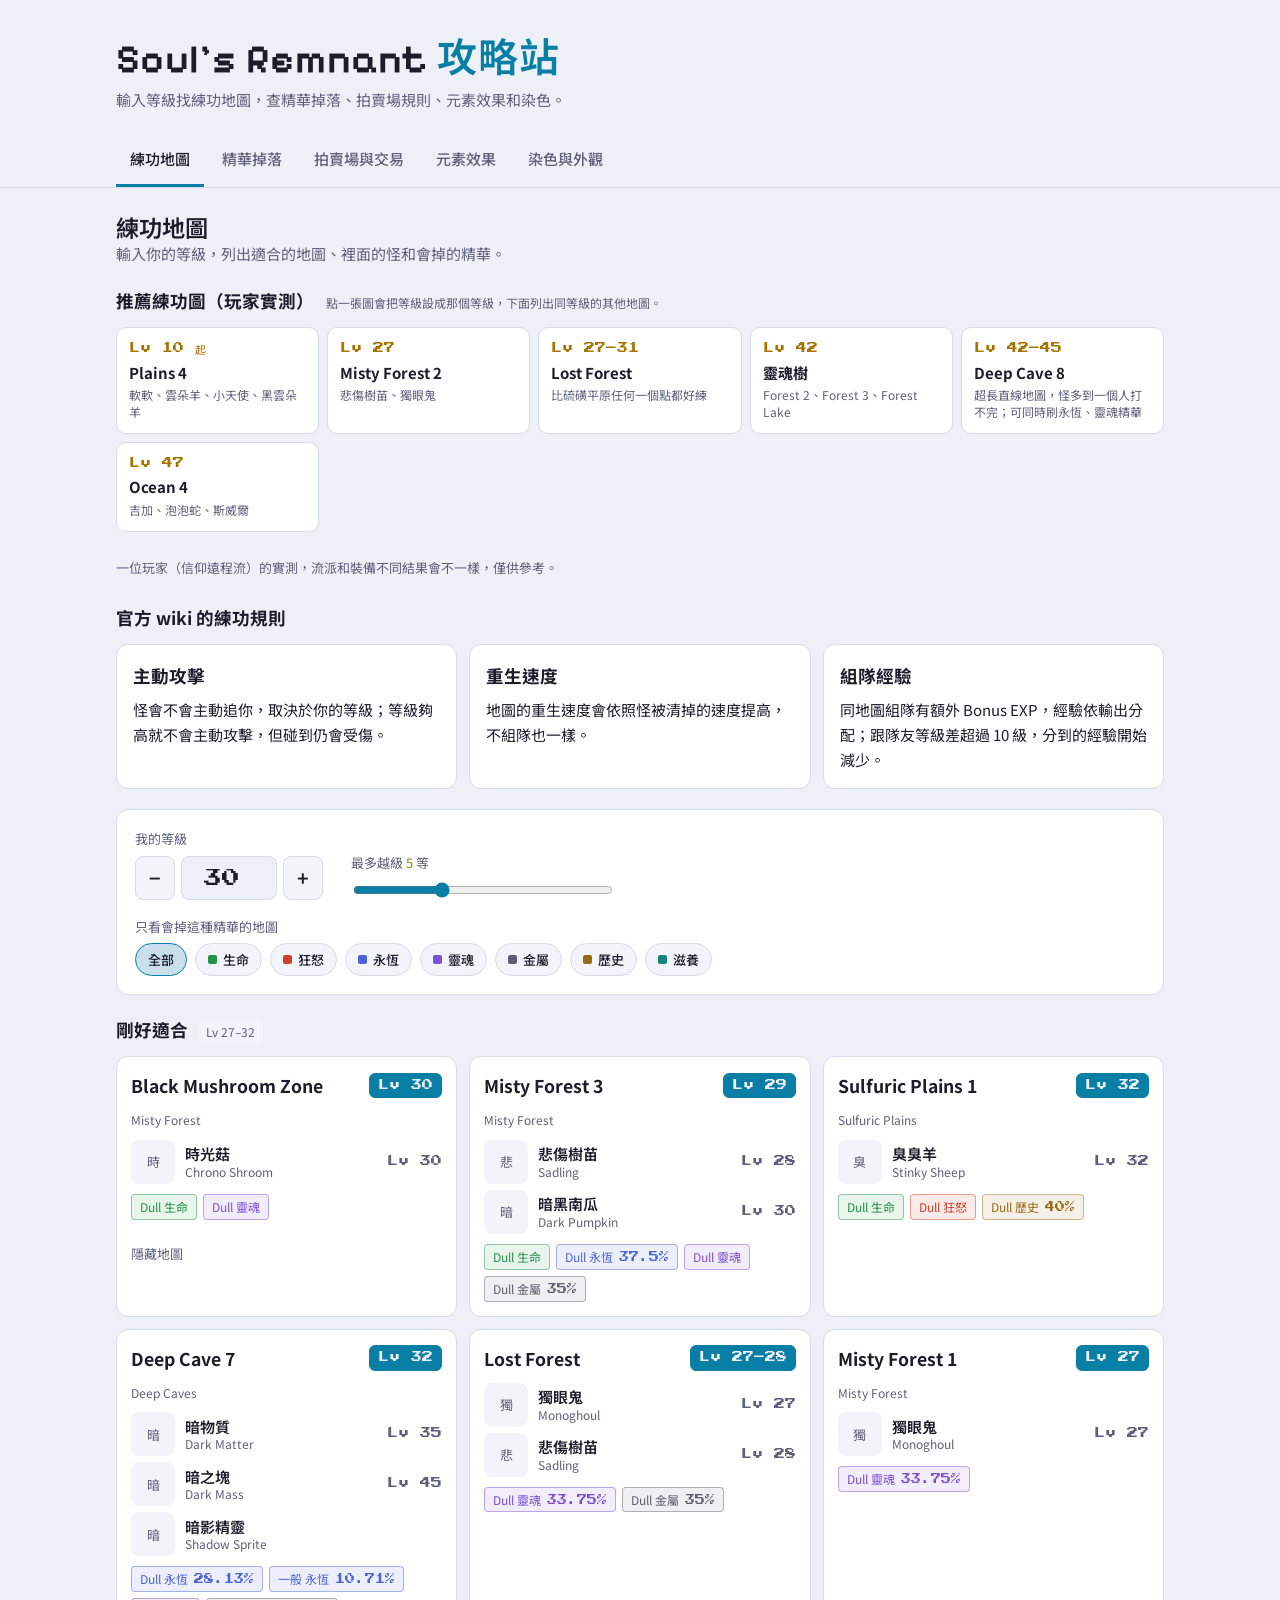
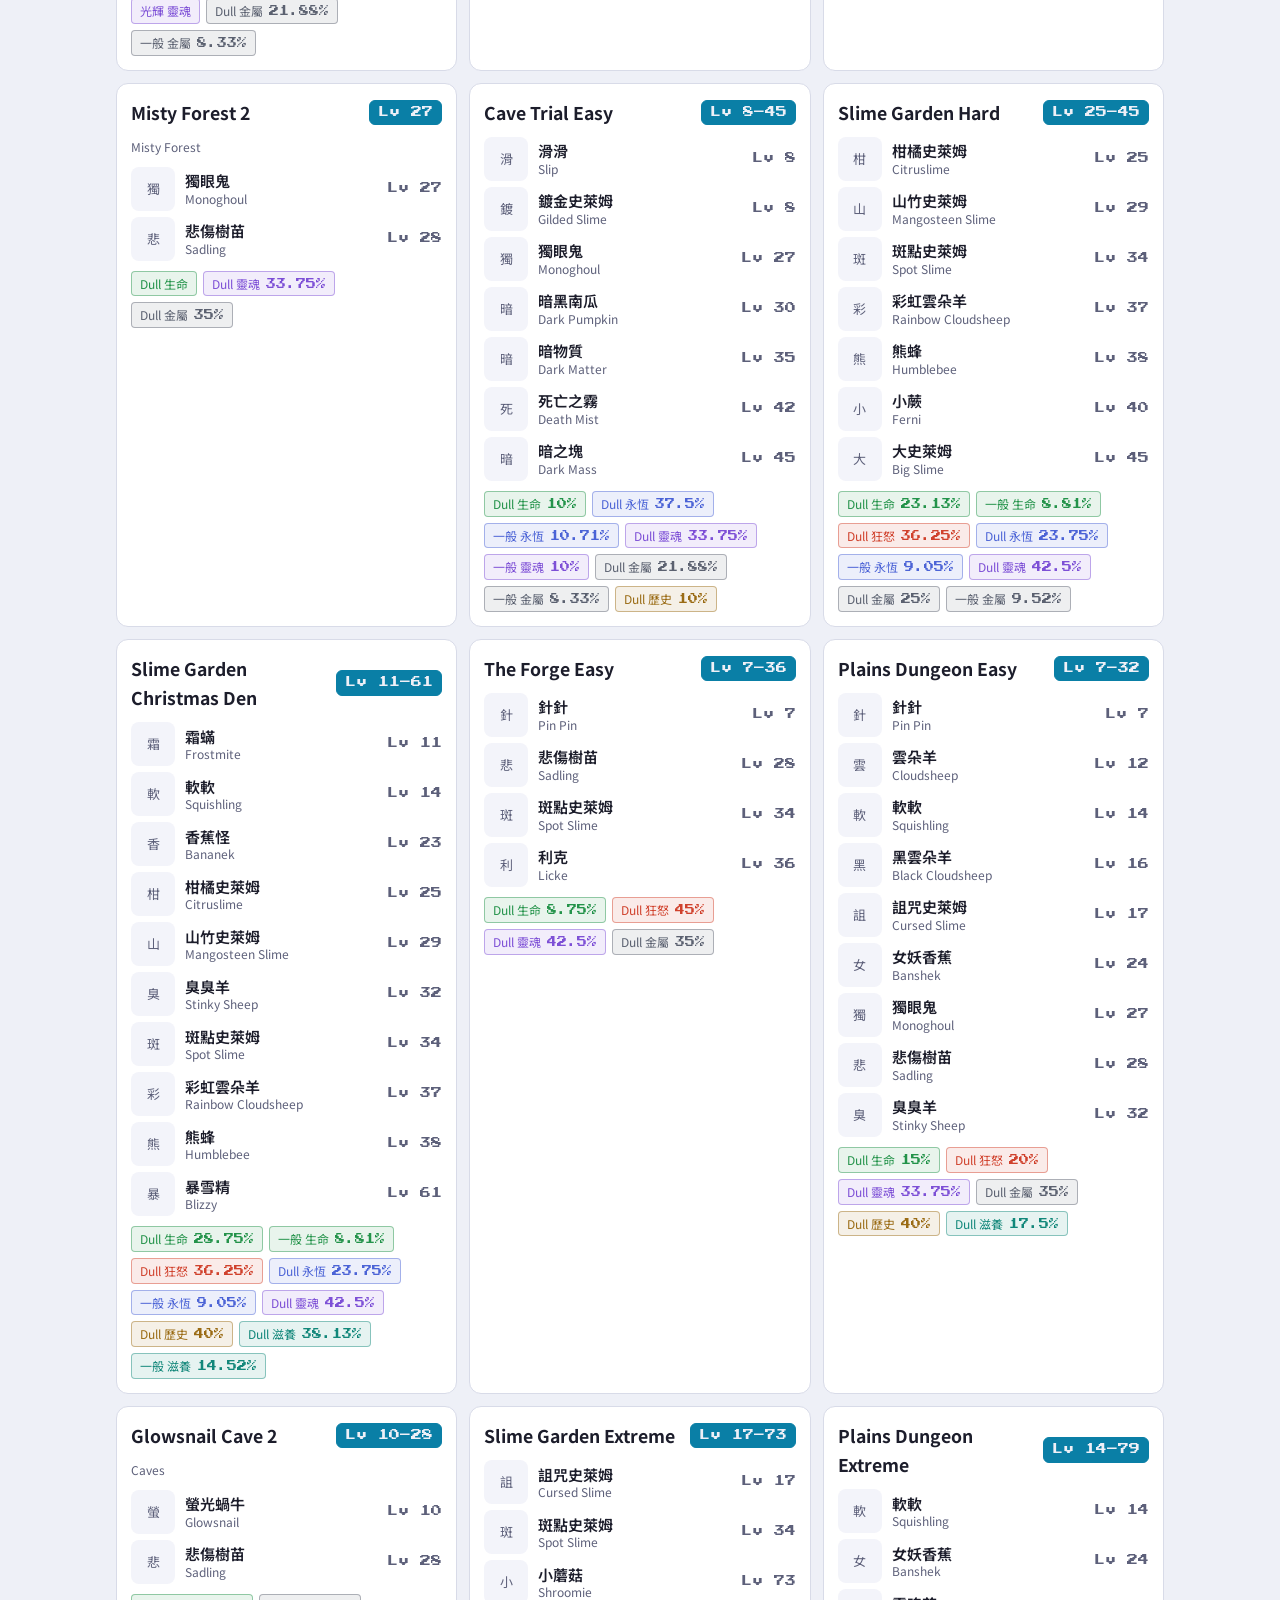
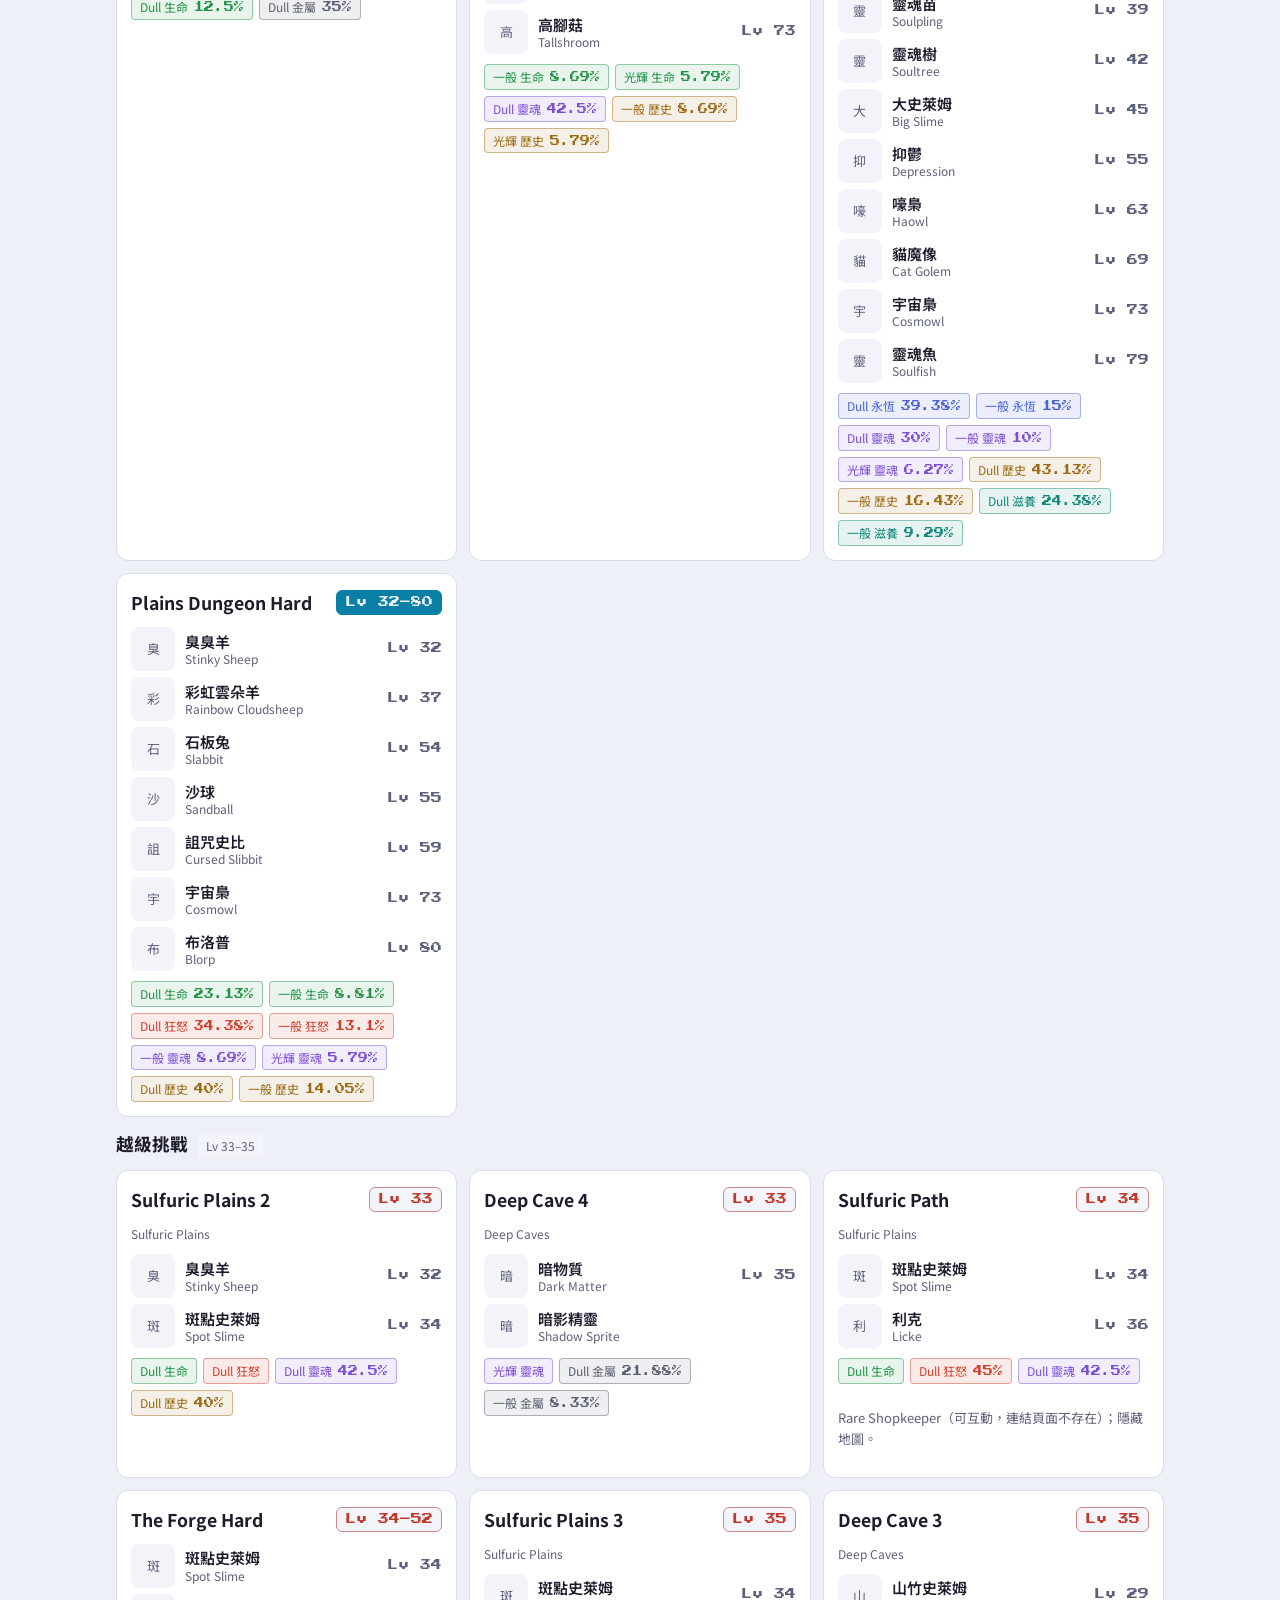
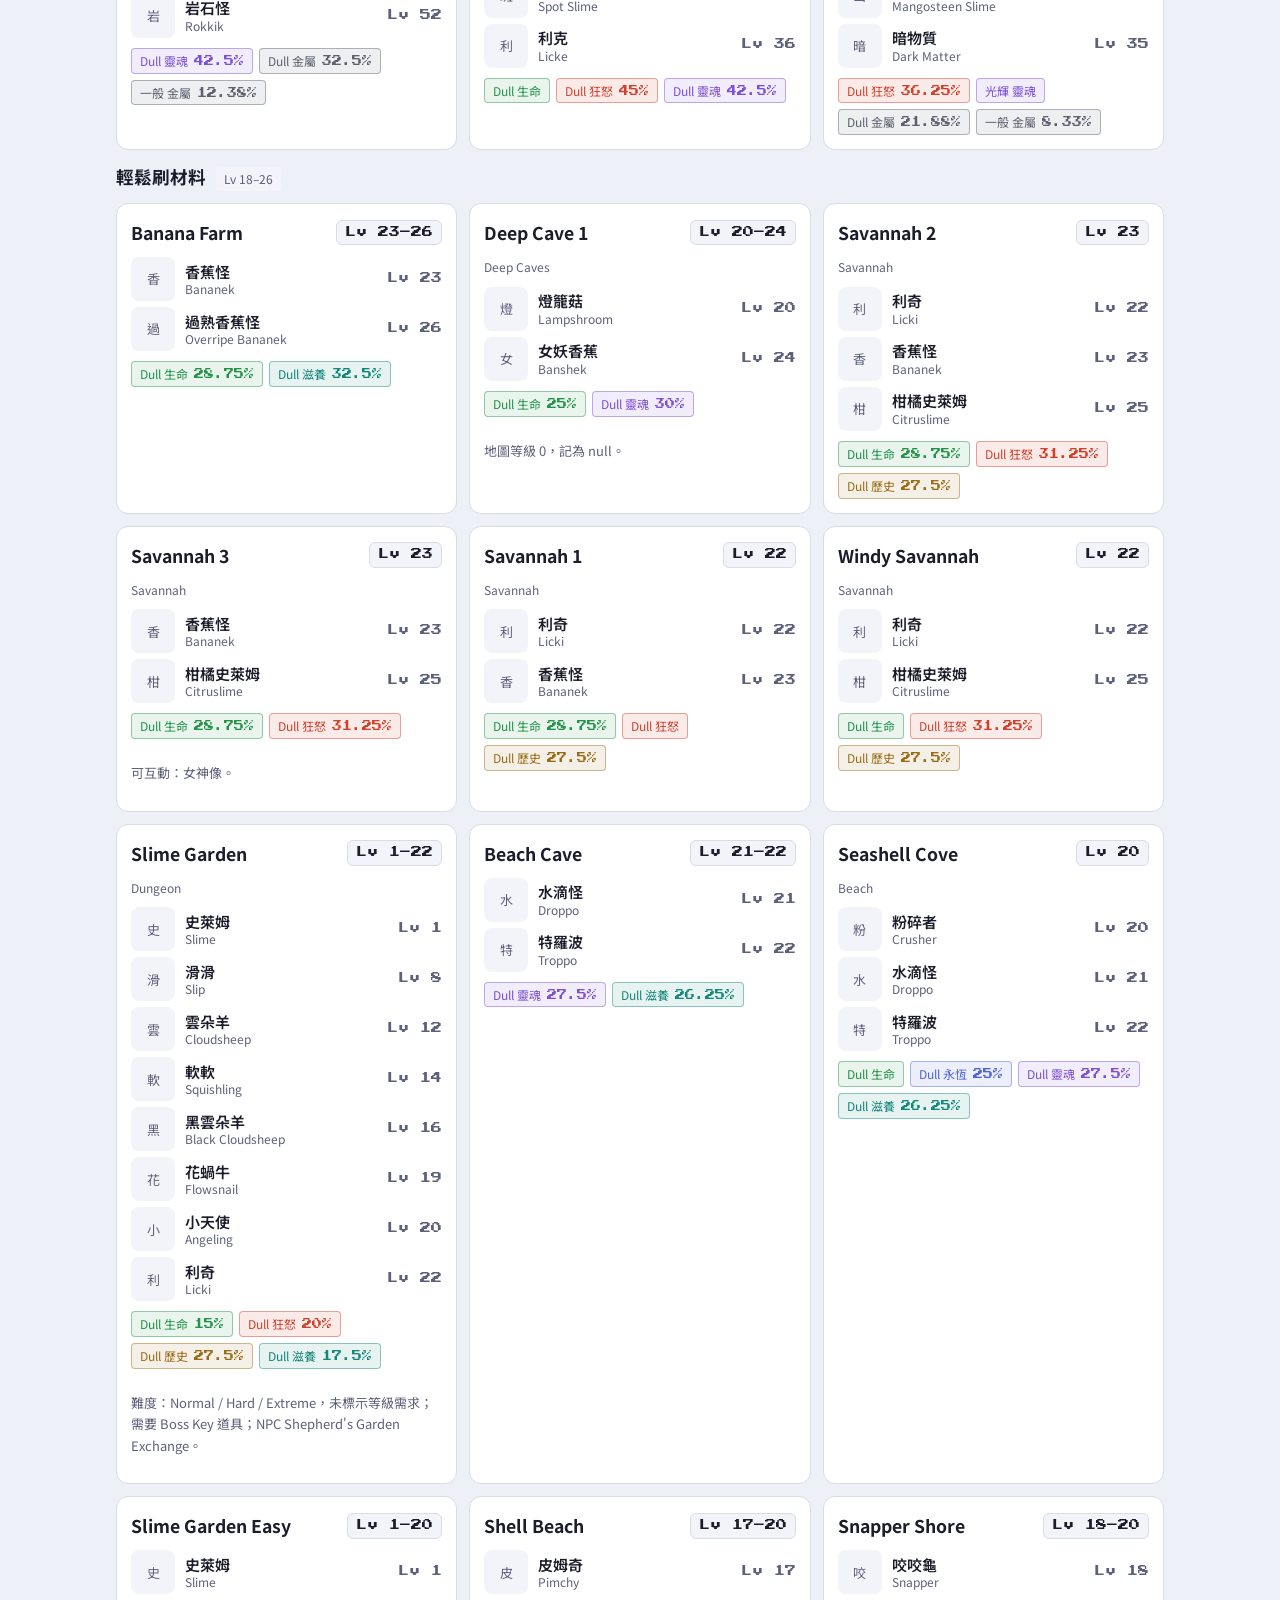
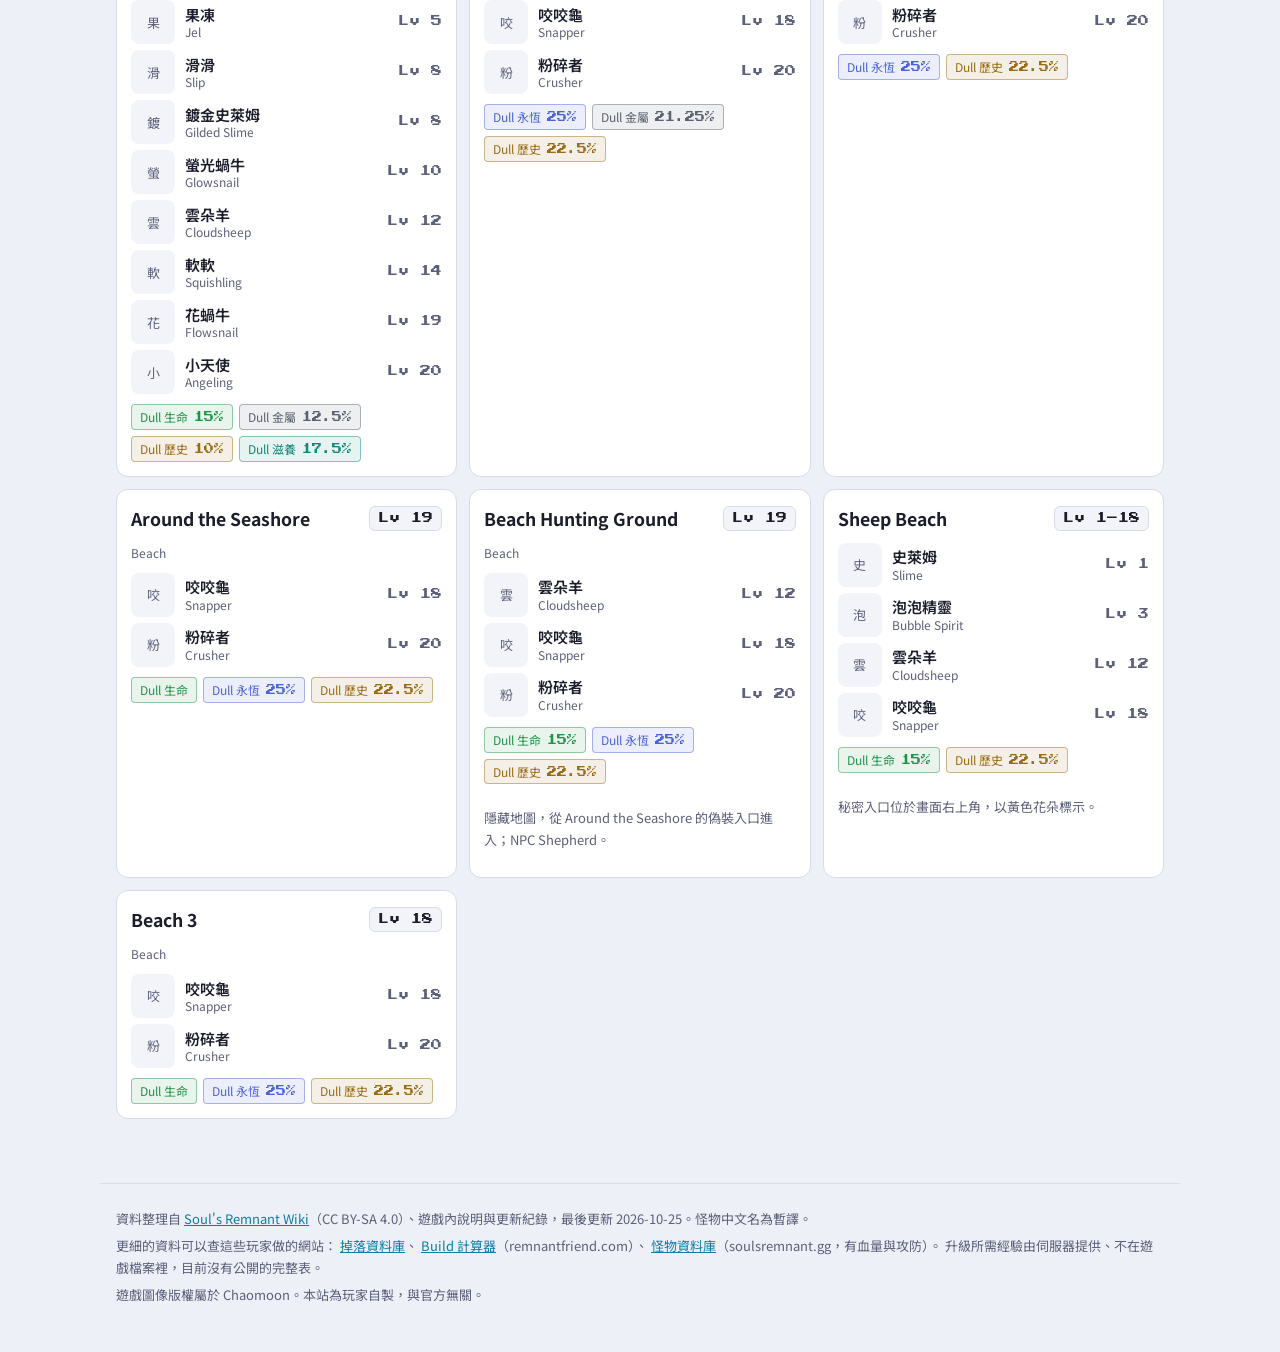
==== commit b23f43de: "Show essence drop rates on map cards, add within-reach essence filter, pixel number font, Deep Cave " ====
--- a/index.html
+++ b/index.html
@@ -7,8 +7,8 @@
 <meta name="description" content="Soul's Remnant 練功地圖、精華掉落、拍賣場、元素與染色整理。">
 <link rel="preconnect" href="https://fonts.googleapis.com">
 <link rel="preconnect" href="https://fonts.gstatic.com" crossorigin>
-<link rel="stylesheet" href="https://fonts.googleapis.com/css2?family=Noto+Sans+TC:wght@400;500;700&family=Pixelify+Sans:wght@500;600&display=swap">
-<link rel="stylesheet" href="style.css?v=202610242154">
+<link rel="stylesheet" href="https://fonts.googleapis.com/css2?family=Noto+Sans+TC:wght@400;500;700&family=Pixelify+Sans:wght@500;600&family=Press+Start+2P&display=swap">
+<link rel="stylesheet" href="style.css?v=202610250444">
 <link rel="icon" href="assets/items/soul-crystal.png">
 </head>
 <body>
@@ -46,6 +46,7 @@
         <li><button type="button" data-lv="27"><span class="lv">Lv 27</span><b>Misty Forest 2</b><small>悲傷樹苗、獨眼鬼</small></button></li>
         <li><button type="button" data-lv="28"><span class="lv">Lv 27–31</span><b>Lost Forest</b><small>比硫磺平原任何一個點都好練</small></button></li>
         <li><button type="button" data-lv="42"><span class="lv">Lv 42</span><b>靈魂樹</b><small>Forest 2、Forest 3、Forest Lake</small></button></li>
+        <li><button type="button" data-lv="43"><span class="lv">Lv 42–45</span><b>Deep Cave 8</b><small>超長直線地圖，怪多到一個人打不完；可同時刷永恆、靈魂精華</small></button></li>
         <li><button type="button" data-lv="47"><span class="lv">Lv 47</span><b>Ocean 4</b><small>吉加、泡泡蛇、斯威爾</small></button></li>
       </ul>
       <p class="note">一位玩家（信仰遠程流）的實測，流派和裝備不同結果會不一樣，僅供參考。</p>
@@ -83,7 +84,7 @@
   <section class="panel" id="essence" aria-labelledby="ess-h" hidden>
     <div>
       <h2 id="ess-h">精華掉落表</h2>
-      <p class="sub">每種精華分 Dull、一般、光輝三階。金框是該階掉落率最高的怪。</p>
+      <p class="sub">每種精華分 Dull、一般、光輝三階。金框是該階掉落率最高的怪；勾「只看我打得到的」時，只在你的等級＋越級數以內比。等級和越級數跟練功地圖分頁共用。</p>
     </div>
     <div class="cards">
       <div class="card">
@@ -107,7 +108,10 @@
         <ul id="ess-recipes"></ul>
       </div>
     </div>
-    <input class="search" id="ess-search" type="search" placeholder="搜尋怪物（中文或英文）" aria-label="搜尋怪物">
+    <div class="ess-tools">
+      <input class="search" id="ess-search" type="search" placeholder="搜尋怪物（中文或英文）" aria-label="搜尋怪物">
+      <label class="check"><input type="checkbox" id="ess-reach"> 只看我打得到的 <span class="lv" id="ess-reach-lv"></span></label>
+    </div>
     <div id="ess-list" class="group"></div>
   </section>
 
@@ -261,6 +265,6 @@
   <p>遊戲圖像版權屬於 Chaomoon。本站為玩家自製，與官方無關。</p>
 </footer>
 
-<script src="app.js?v=202610242154"></script>
+<script src="app.js?v=202610250444"></script>
 </body>
 </html>
--- a/style.css
+++ b/style.css
@@ -23,6 +23,7 @@
   --nurturing: #5fd3c4;
 
   --font-pixel: "Pixelify Sans", "Noto Sans TC", "Microsoft JhengHei", sans-serif;
+  --font-num: "Press Start 2P", "Noto Sans TC", "Microsoft JhengHei", monospace;
   --font-display: "Noto Sans TC", "Microsoft JhengHei", "PingFang TC", system-ui, sans-serif;
   --font-body: "Noto Sans TC", "Microsoft JhengHei", "PingFang TC", system-ui, sans-serif;
   color-scheme: dark;
@@ -94,6 +95,9 @@
 h3 { margin: 0; font-size: 1.1rem; }
 .sub { margin: 0; color: var(--muted); }
 .lv, .num { font-family: var(--font-display); font-variant-numeric: tabular-nums; }
+/* Numbers in the game's pixel style; Press Start 2P runs wide, so sizes are about 0.8 of the body text. */
+.lv, .num, .badge, .rate, .range-out, .big, .ess span b, .stepper input { font-family: var(--font-num); letter-spacing: 0; }
+.lv { font-size: 11px; }
 .big, .clock, .badge, .rate, .chip, h2, h4 { font-variant-numeric: tabular-nums; }
 
 /* Recommended maps (player-tested) */
@@ -107,7 +111,7 @@
   font: inherit;
 }
 .route button:hover { background: var(--panel-2); }
-.route .lv { font-size: 12px; color: var(--gold); }
+.route .lv { font-size: 11px; color: var(--gold); }
 .route small { color: var(--muted); font-size: 12px; line-height: 1.4; }
 
 /* Finder controls */
@@ -125,7 +129,7 @@
 }
 .stepper input {
   width: 96px; height: 44px; text-align: center; border-radius: 8px; border: 1px solid var(--line);
-  background: var(--night); color: var(--ink); font: 600 24px var(--font-display);
+  background: var(--night); color: var(--ink); font: 400 18px var(--font-num);
 }
 .range-out { font-family: var(--font-display); color: var(--gold); }
 input[type="range"] { accent-color: var(--soul); width: min(260px, 70vw); }
@@ -152,7 +156,7 @@
 .map-top { display: flex; align-items: center; gap: 10px; }
 .map-top h3 { flex: 1; min-width: 0; overflow-wrap: anywhere; }
 .badge {
-  font: 600 13px var(--font-display); padding: 3px 8px; border-radius: 6px;
+  font: 400 11px/1.4 var(--font-num); padding: 4px 8px; border-radius: 6px;
   background: var(--panel-2); border: 1px solid var(--line); white-space: nowrap;
 }
 .badge.hot { color: var(--night); background: var(--soul); border-color: var(--soul); }
@@ -166,7 +170,7 @@
 .mob .who { flex: 1; min-width: 0; line-height: 1.3; }
 .mob .who b { font-weight: 600; }
 .mob .who small { display: block; color: var(--muted); font-size: 12px; overflow-wrap: anywhere; }
-.mob .lv { font-size: 13px; color: var(--muted); }
+.mob .lv { font-size: 11px; color: var(--muted); }
 .ess { display: flex; flex-wrap: wrap; gap: 6px; }
 .ess span {
   font-size: 12px; padding: 2px 8px; border-radius: 4px;
@@ -227,6 +231,11 @@
 #ocr-stats .big small { font: 500 14px var(--font-body); color: var(--muted); margin-left: 6px; }
 
 /* Essence tab */
+.ess-tools { display: flex; align-items: center; gap: 12px 20px; flex-wrap: wrap; }
+.check { display: inline-flex; align-items: center; gap: 8px; font-size: 14px; cursor: pointer; }
+.check input { width: 18px; height: 18px; accent-color: var(--soul); }
+.check .lv { color: var(--gold); font-size: 11px; }
+.ess span b { font-weight: 400; font-size: 10px; margin-left: 6px; }
 .search { width: min(100%, 360px); height: 42px; border-radius: 8px; border: 1px solid var(--line); background: var(--panel); color: var(--ink); padding: 0 12px; font: 15px var(--font-body); }
 .fam { background: var(--panel); border: 1px solid var(--line); border-radius: 12px; overflow: hidden; }
 .fam-head { display: flex; align-items: center; gap: 10px; padding: 14px 16px; border-bottom: 1px solid var(--line); border-left: 4px solid var(--c); }
@@ -242,7 +251,7 @@
 .row .icon .ph, .mob .icon .ph { font-size: 13px; color: var(--muted); }
 .row .who { flex: 1; min-width: 0; line-height: 1.3; }
 .row .who small { display: block; color: var(--muted); font-size: 12px; overflow-wrap: anywhere; }
-.row .rate { font: 600 14px var(--font-display); color: var(--ink); white-space: nowrap; }
+.row .rate { font: 400 12px var(--font-num); color: var(--ink); white-space: nowrap; }
 .row .star { color: var(--gold); font-size: 12px; font-weight: 700; }
 .none { color: var(--muted); font-size: 13px; }
 
@@ -252,7 +261,7 @@
 .card h3 { display: flex; align-items: center; gap: 8px; }
 .card p, .card ul, .card ol { margin: 0; }
 .card ul, .card ol { padding-left: 1.2em; display: grid; gap: 4px; }
-.big { font: 600 1.8rem/1 var(--font-display); color: var(--soul); }
+.big { font: 400 1.4rem/1 var(--font-num); color: var(--soul); }
 .kv { display: grid; grid-template-columns: auto 1fr; gap: 6px 14px; margin: 0; }
 .kv dt { color: var(--muted); }
 .kv dd { margin: 0; }
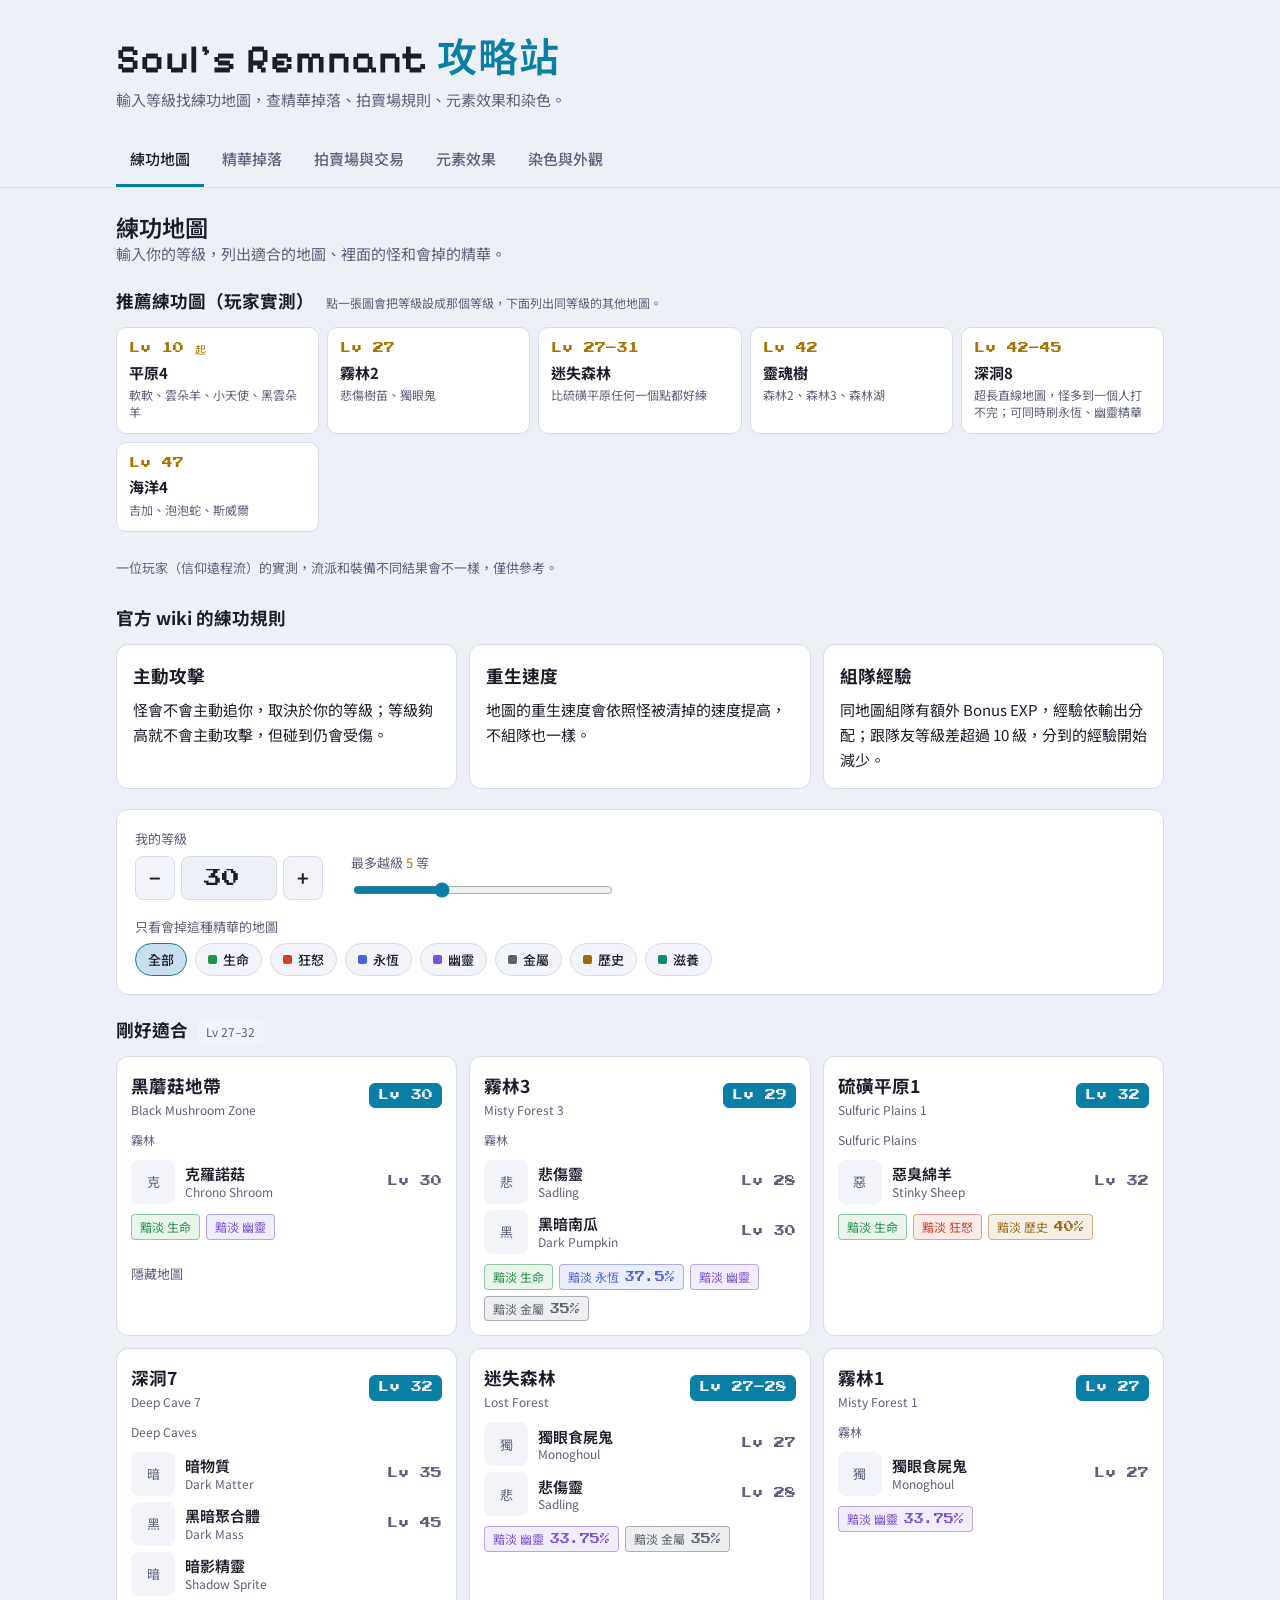
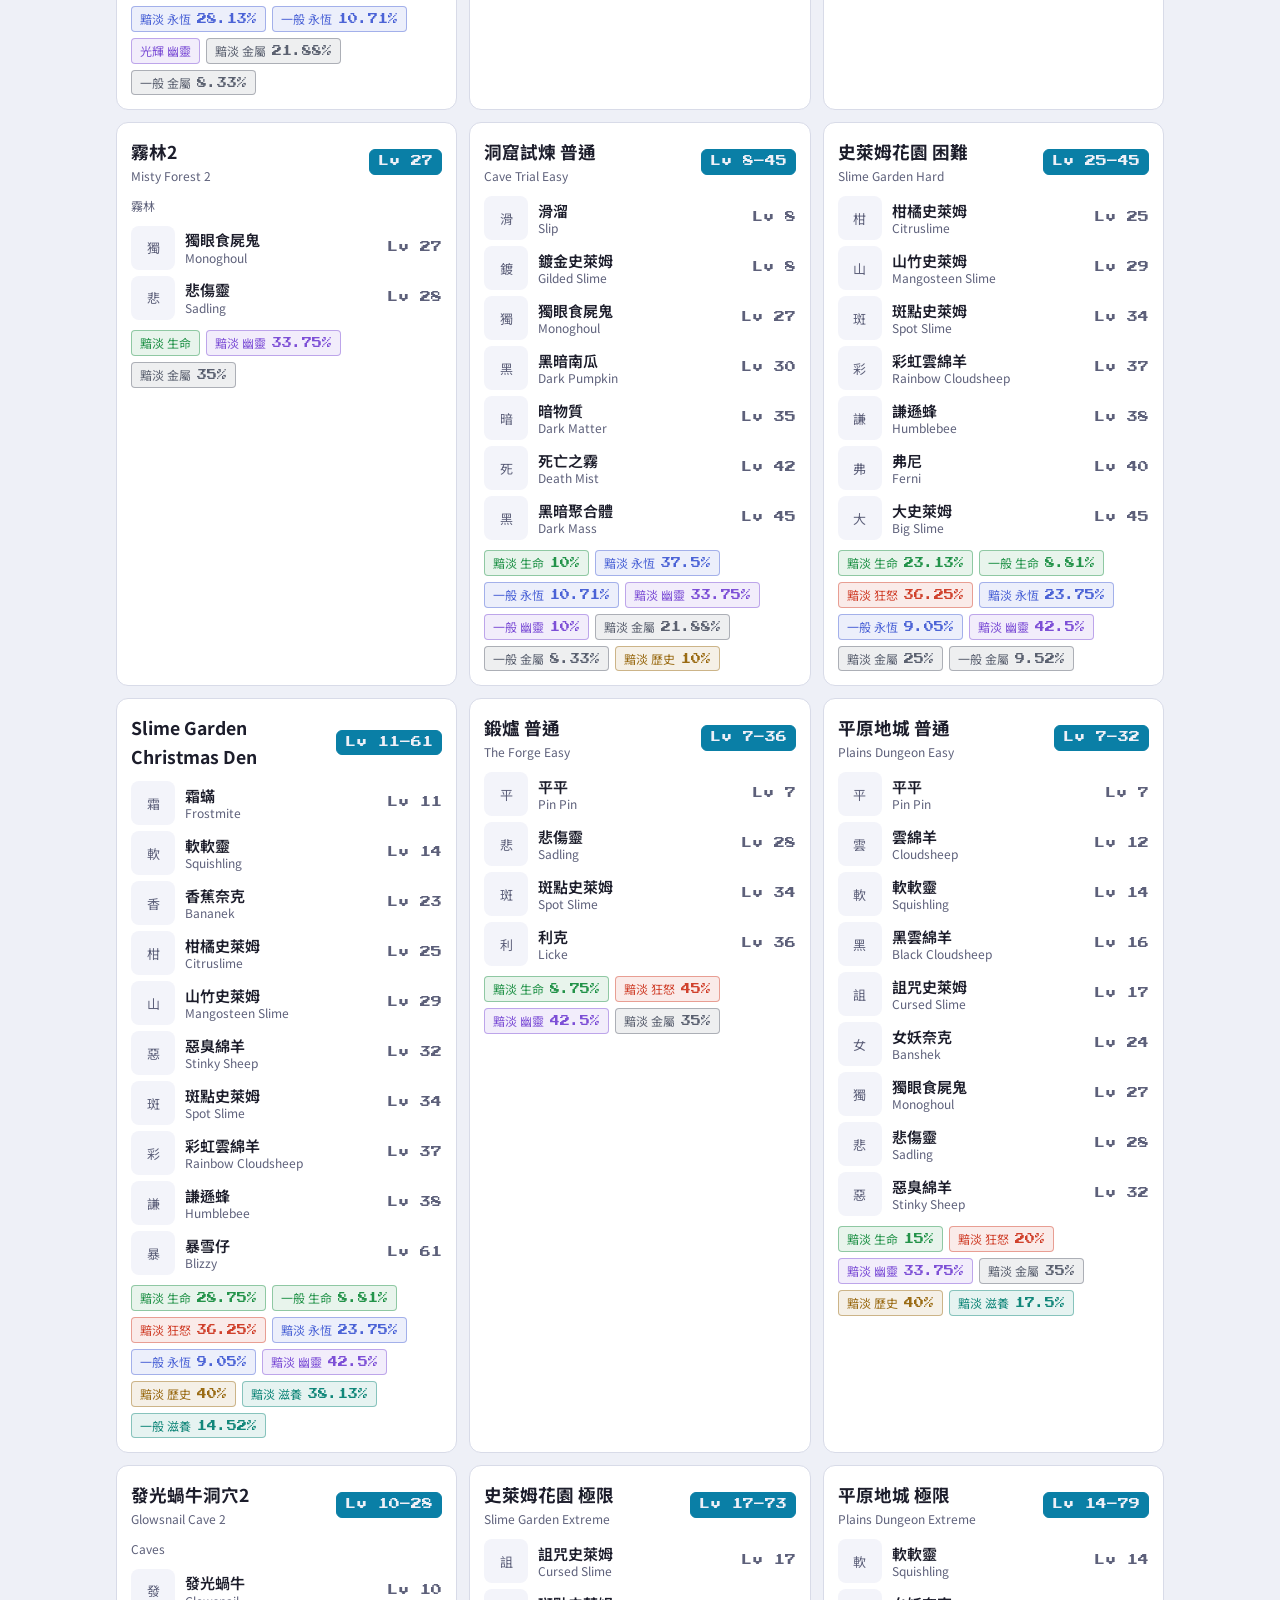
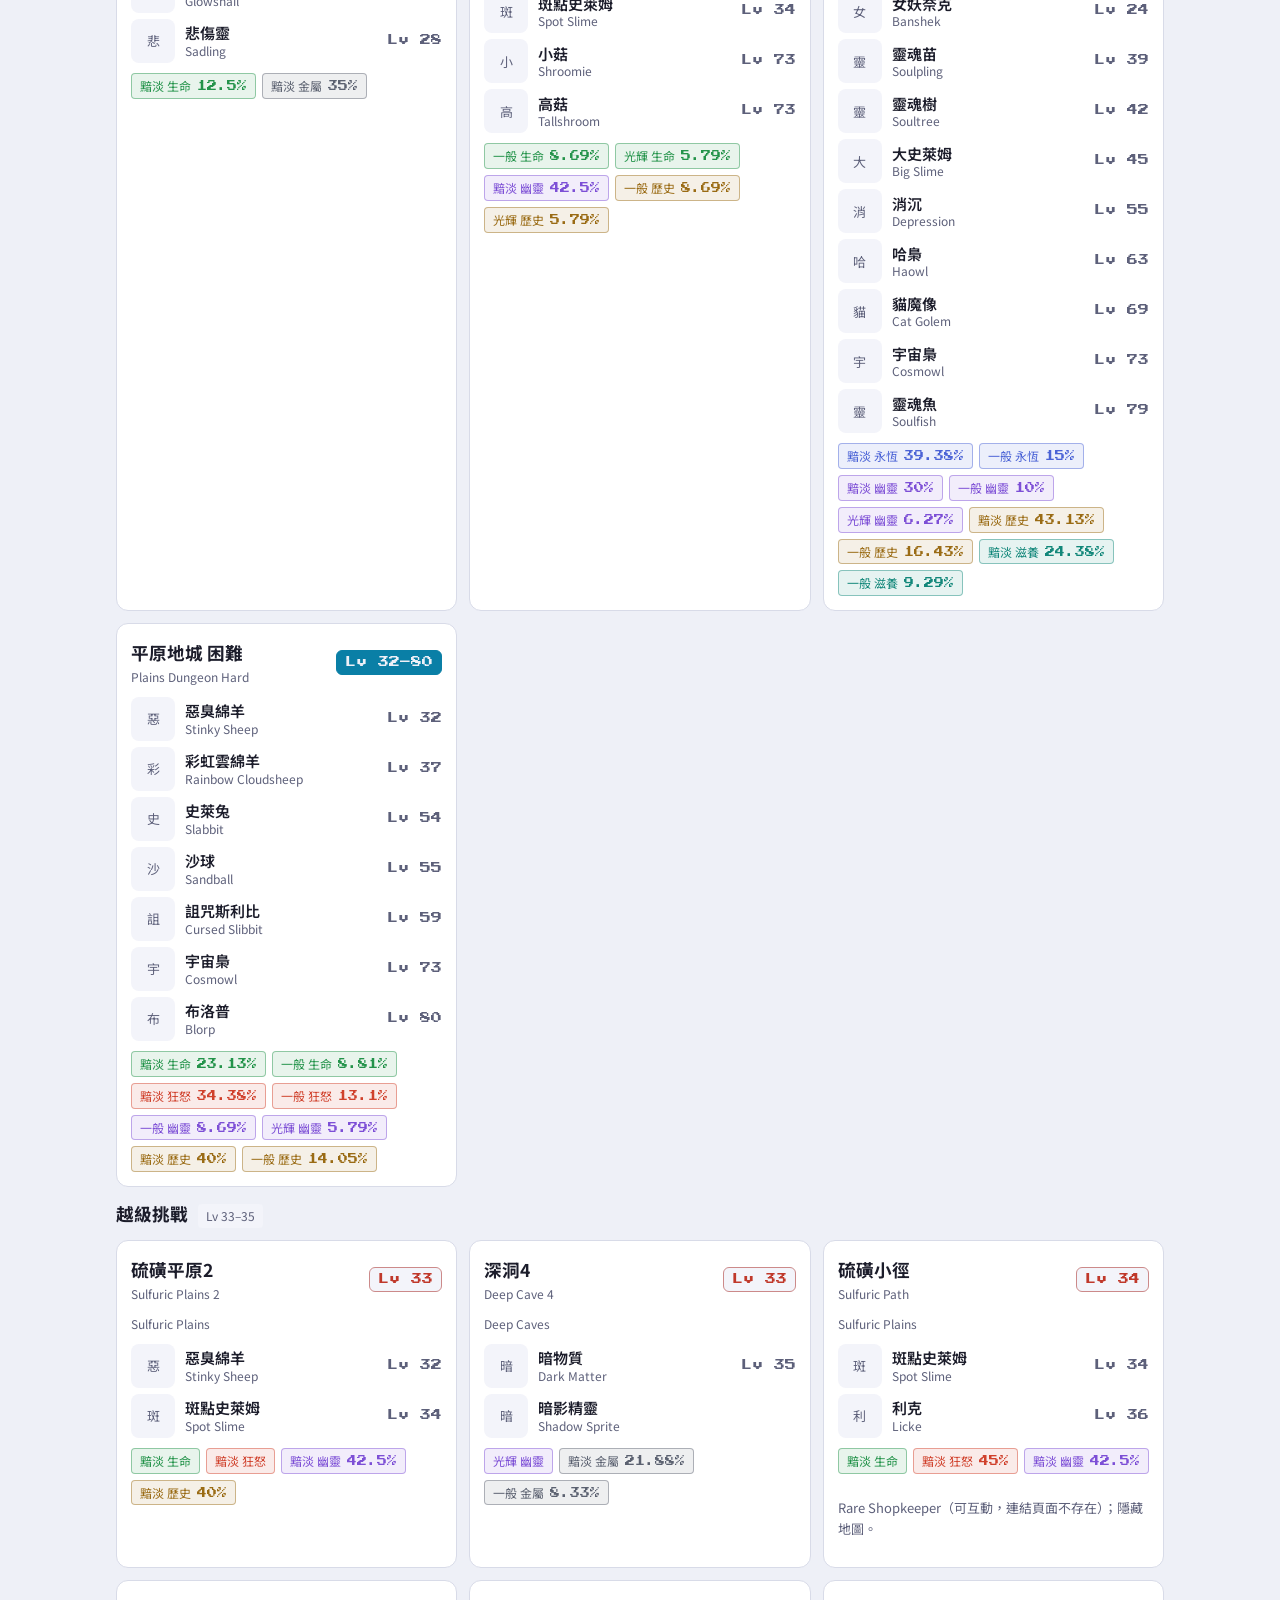
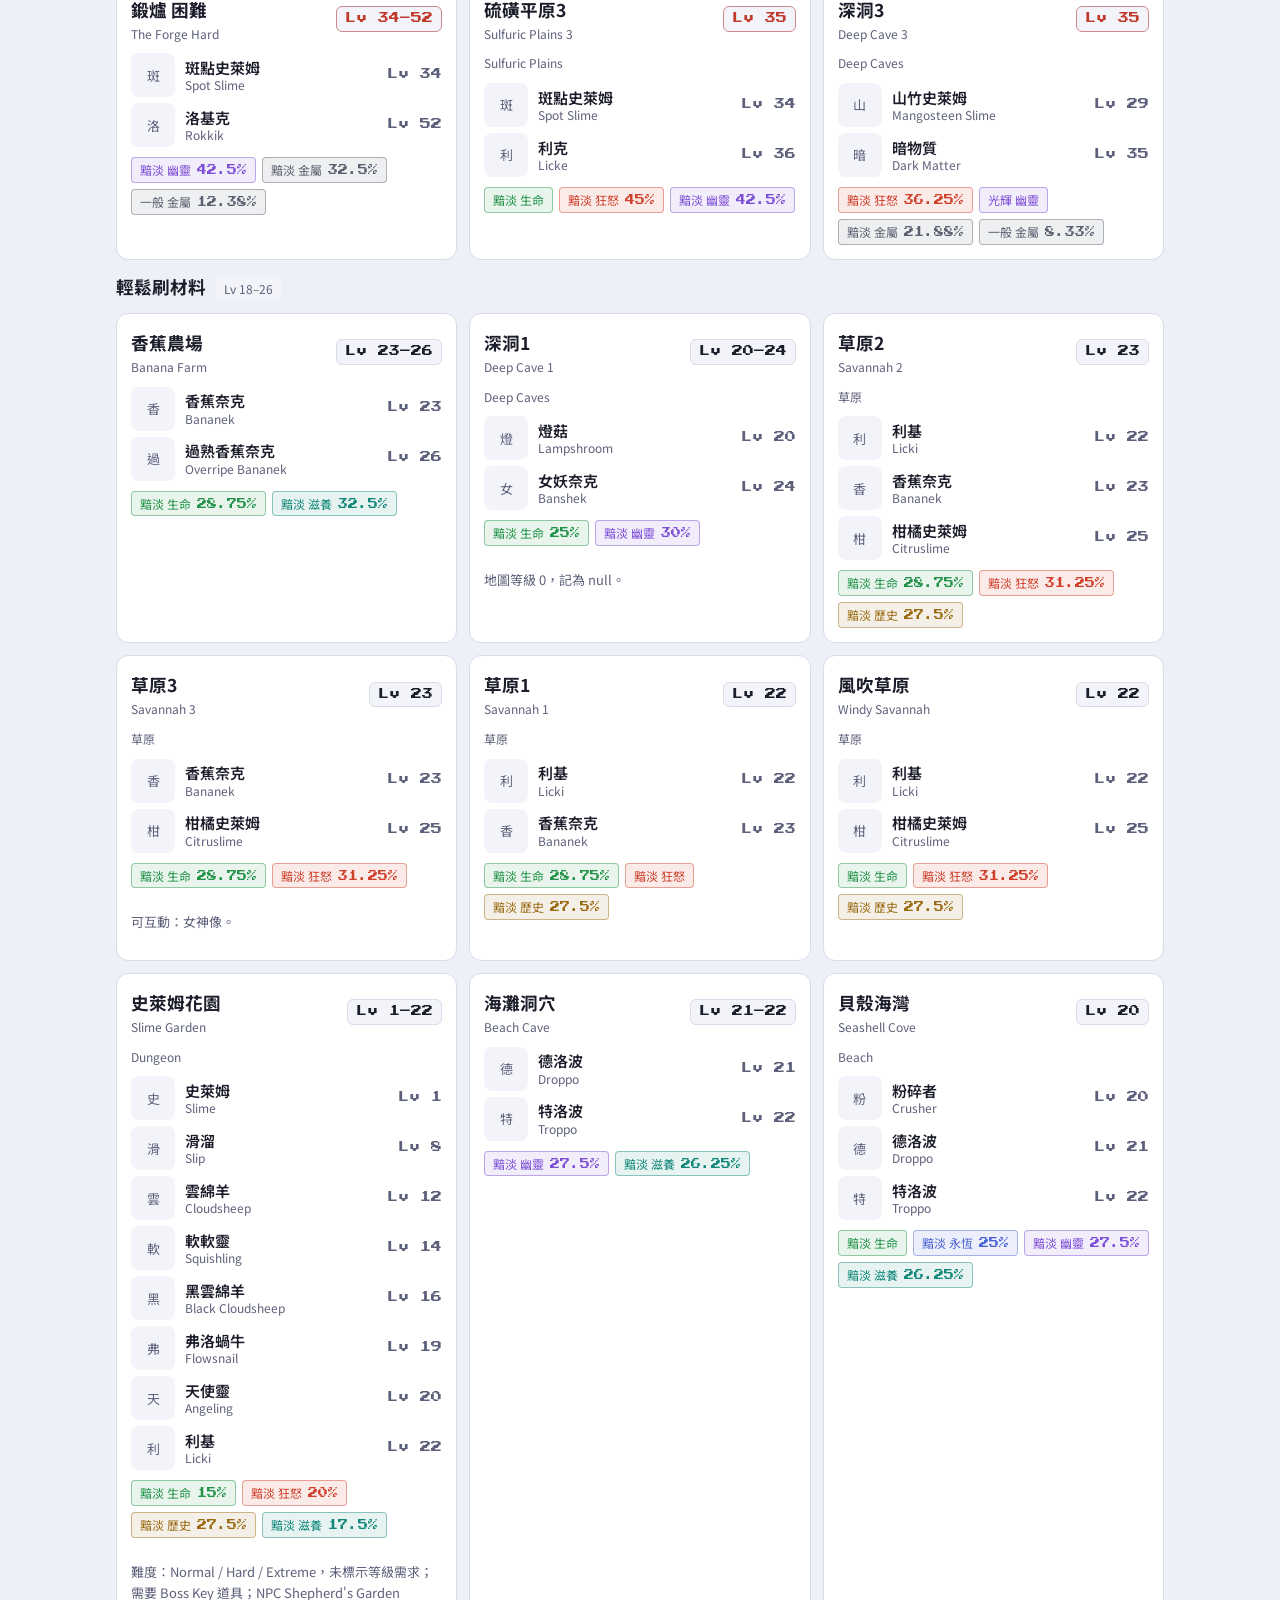
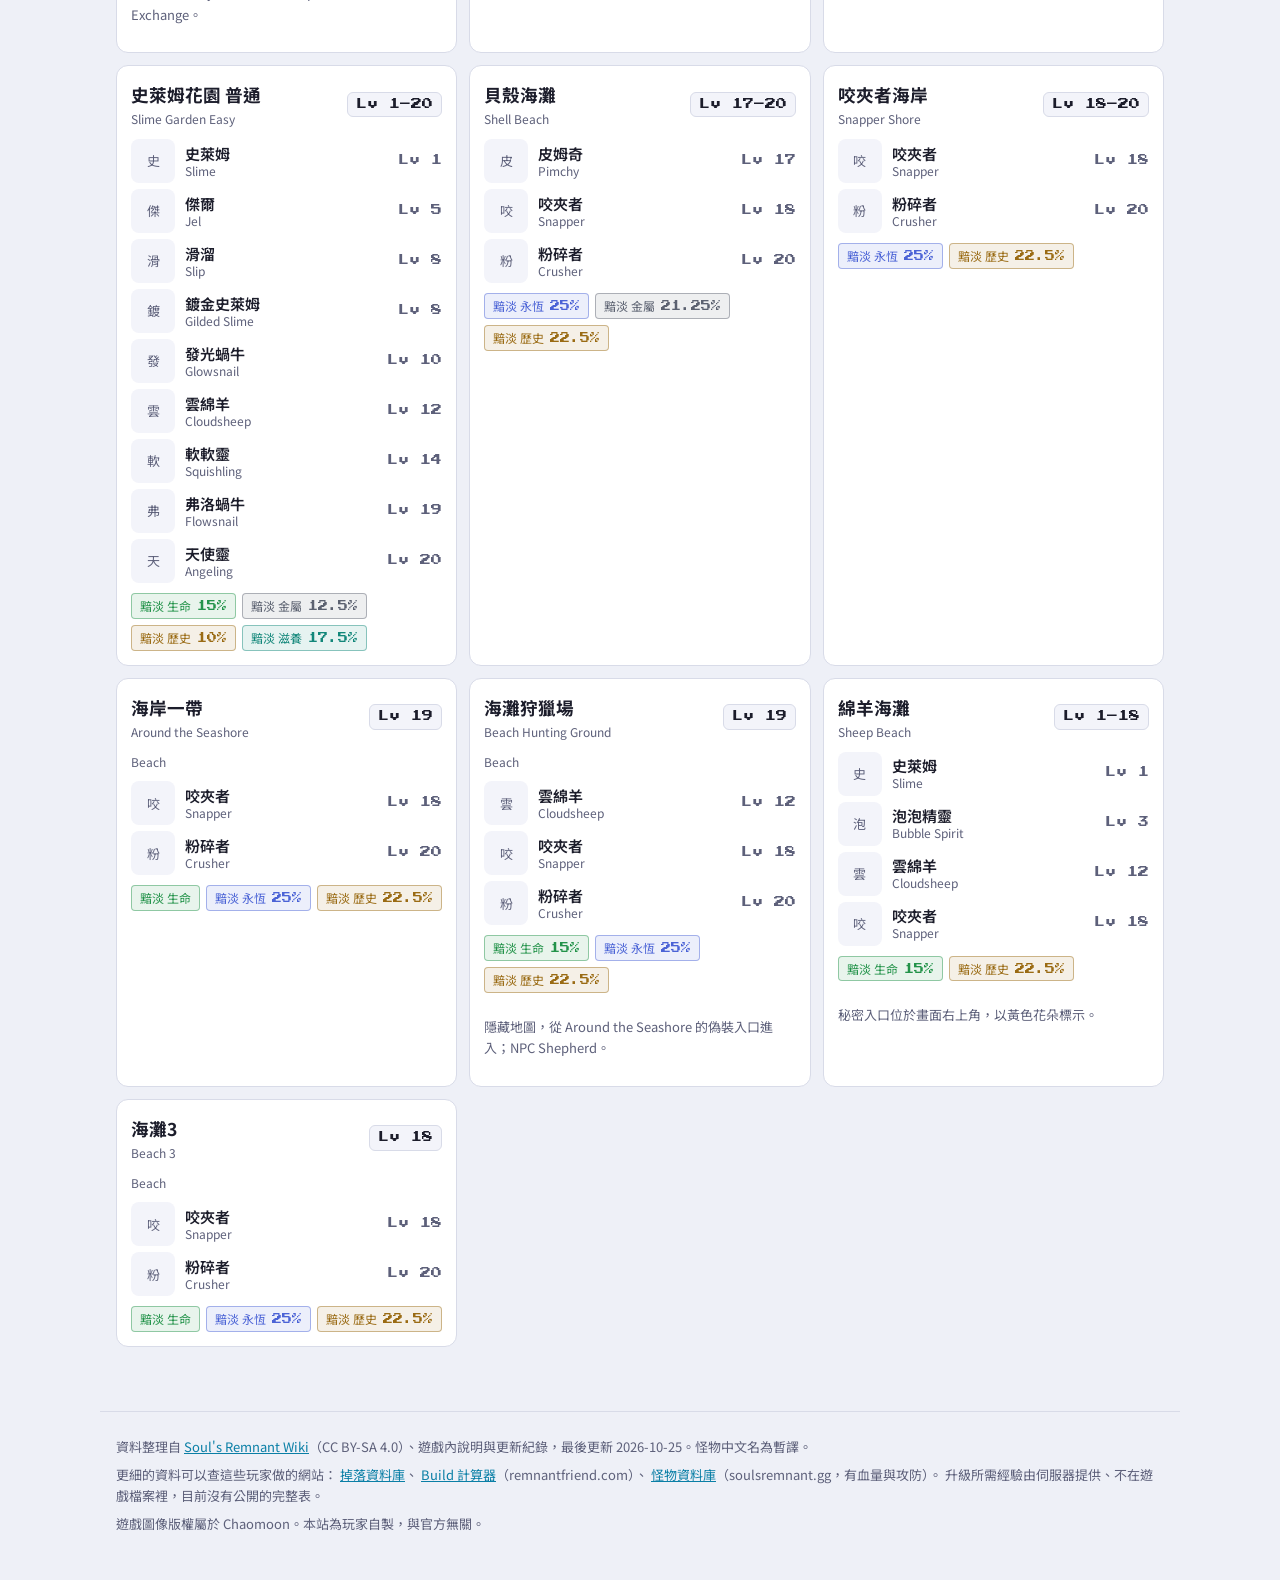
==== commit b7fdaa64: "Use the game's official Traditional Chinese names for monsters, maps and essences Ghostly is 幽靈 and " ====
--- a/index.html
+++ b/index.html
@@ -8,7 +8,7 @@
 <link rel="preconnect" href="https://fonts.googleapis.com">
 <link rel="preconnect" href="https://fonts.gstatic.com" crossorigin>
 <link rel="stylesheet" href="https://fonts.googleapis.com/css2?family=Noto+Sans+TC:wght@400;500;700&family=Pixelify+Sans:wght@500;600&family=Press+Start+2P&display=swap">
-<link rel="stylesheet" href="style.css?v=202610250444">
+<link rel="stylesheet" href="style.css?v=202610250452">
 <link rel="icon" href="assets/items/soul-crystal.png">
 </head>
 <body>
@@ -42,12 +42,12 @@
         <span class="region">點一張圖會把等級設成那個等級，下面列出同等級的其他地圖。</span>
       </div>
       <ul class="route">
-        <li><button type="button" data-lv="15"><span class="lv">Lv 10 起</span><b>Plains 4</b><small>軟軟、雲朵羊、小天使、黑雲朵羊</small></button></li>
-        <li><button type="button" data-lv="27"><span class="lv">Lv 27</span><b>Misty Forest 2</b><small>悲傷樹苗、獨眼鬼</small></button></li>
-        <li><button type="button" data-lv="28"><span class="lv">Lv 27–31</span><b>Lost Forest</b><small>比硫磺平原任何一個點都好練</small></button></li>
-        <li><button type="button" data-lv="42"><span class="lv">Lv 42</span><b>靈魂樹</b><small>Forest 2、Forest 3、Forest Lake</small></button></li>
-        <li><button type="button" data-lv="43"><span class="lv">Lv 42–45</span><b>Deep Cave 8</b><small>超長直線地圖，怪多到一個人打不完；可同時刷永恆、靈魂精華</small></button></li>
-        <li><button type="button" data-lv="47"><span class="lv">Lv 47</span><b>Ocean 4</b><small>吉加、泡泡蛇、斯威爾</small></button></li>
+        <li><button type="button" data-lv="15"><span class="lv">Lv 10 起</span><b>平原4</b><small>軟軟、雲朵羊、小天使、黑雲朵羊</small></button></li>
+        <li><button type="button" data-lv="27"><span class="lv">Lv 27</span><b>霧林2</b><small>悲傷樹苗、獨眼鬼</small></button></li>
+        <li><button type="button" data-lv="28"><span class="lv">Lv 27–31</span><b>迷失森林</b><small>比硫磺平原任何一個點都好練</small></button></li>
+        <li><button type="button" data-lv="42"><span class="lv">Lv 42</span><b>靈魂樹</b><small>森林2、森林3、森林湖</small></button></li>
+        <li><button type="button" data-lv="43"><span class="lv">Lv 42–45</span><b>深洞8</b><small>超長直線地圖，怪多到一個人打不完；可同時刷永恆、幽靈精華</small></button></li>
+        <li><button type="button" data-lv="47"><span class="lv">Lv 47</span><b>海洋4</b><small>吉加、泡泡蛇、斯威爾</small></button></li>
       </ul>
       <p class="note">一位玩家（信仰遠程流）的實測，流派和裝備不同結果會不一樣，僅供參考。</p>
       <h3>官方 wiki 的練功規則</h3>
@@ -84,24 +84,24 @@
   <section class="panel" id="essence" aria-labelledby="ess-h" hidden>
     <div>
       <h2 id="ess-h">精華掉落表</h2>
-      <p class="sub">每種精華分 Dull、一般、光輝三階。金框是該階掉落率最高的怪；勾「只看我打得到的」時，只在你的等級＋越級數以內比。等級和越級數跟練功地圖分頁共用。</p>
+      <p class="sub">每種精華分黯淡、一般、光輝三階。金框是該階掉落率最高的怪；勾「只看我打得到的」時，只在你的等級＋越級數以內比。等級和越級數跟練功地圖分頁共用。</p>
     </div>
     <div class="cards">
       <div class="card">
         <h3>鍊金轉換</h3>
         <ul>
-          <li>3 Dull + 150 靈魂水晶 → <b>1 一般</b> <code>鍊金 Lv30</code></li>
-          <li>1 一般 + 100 靈魂水晶 → <b>2 Dull</b> <code>鍊金 Lv5</code></li>
+          <li>3 黯淡 + 150 靈魂水晶 → <b>1 一般</b> <code>鍊金 Lv30</code></li>
+          <li>1 一般 + 100 靈魂水晶 → <b>2 黯淡</b> <code>鍊金 Lv5</code></li>
         </ul>
         <p class="note">光輝目前只知道打怪掉。</p>
       </div>
       <div class="card">
         <h3>用途</h3>
-        <p>讓裝備發光（+1 升級欄位）的 Energetic Soul，每種 Dull 精華各要 <code>40</code> 個（鍊金 Lv15）。</p>
+        <p>讓裝備發光（+1 升級欄位）的活力之魂（Energetic Soul），每種黯淡精華各要 <code>40</code> 個（鍊金 Lv15）。</p>
       </div>
       <div class="card">
         <h3>副本寶箱</h3>
-        <p>Slime Garden <code>Lv10</code>、Plains Dungeon <code>Lv20</code> 的銀箱和木箱會開出各種 Dull 精華。</p>
+        <p>史萊姆花園 <code>Lv10</code>、平原地城 <code>Lv20</code> 的銀箱和木箱會開出各種黯淡精華。</p>
       </div>
       <div class="card">
         <h3>用採集材料自己做</h3>
@@ -265,6 +265,6 @@
   <p>遊戲圖像版權屬於 Chaomoon。本站為玩家自製，與官方無關。</p>
 </footer>
 
-<script src="app.js?v=202610250444"></script>
+<script src="app.js?v=202610250452"></script>
 </body>
 </html>
--- a/style.css
+++ b/style.css
@@ -155,6 +155,7 @@
 }
 .map-top { display: flex; align-items: center; gap: 10px; }
 .map-top h3 { flex: 1; min-width: 0; overflow-wrap: anywhere; }
+.map-top h3 small { display: block; font-size: 12px; font-weight: 400; color: var(--muted); }
 .badge {
   font: 400 11px/1.4 var(--font-num); padding: 4px 8px; border-radius: 6px;
   background: var(--panel-2); border: 1px solid var(--line); white-space: nowrap;
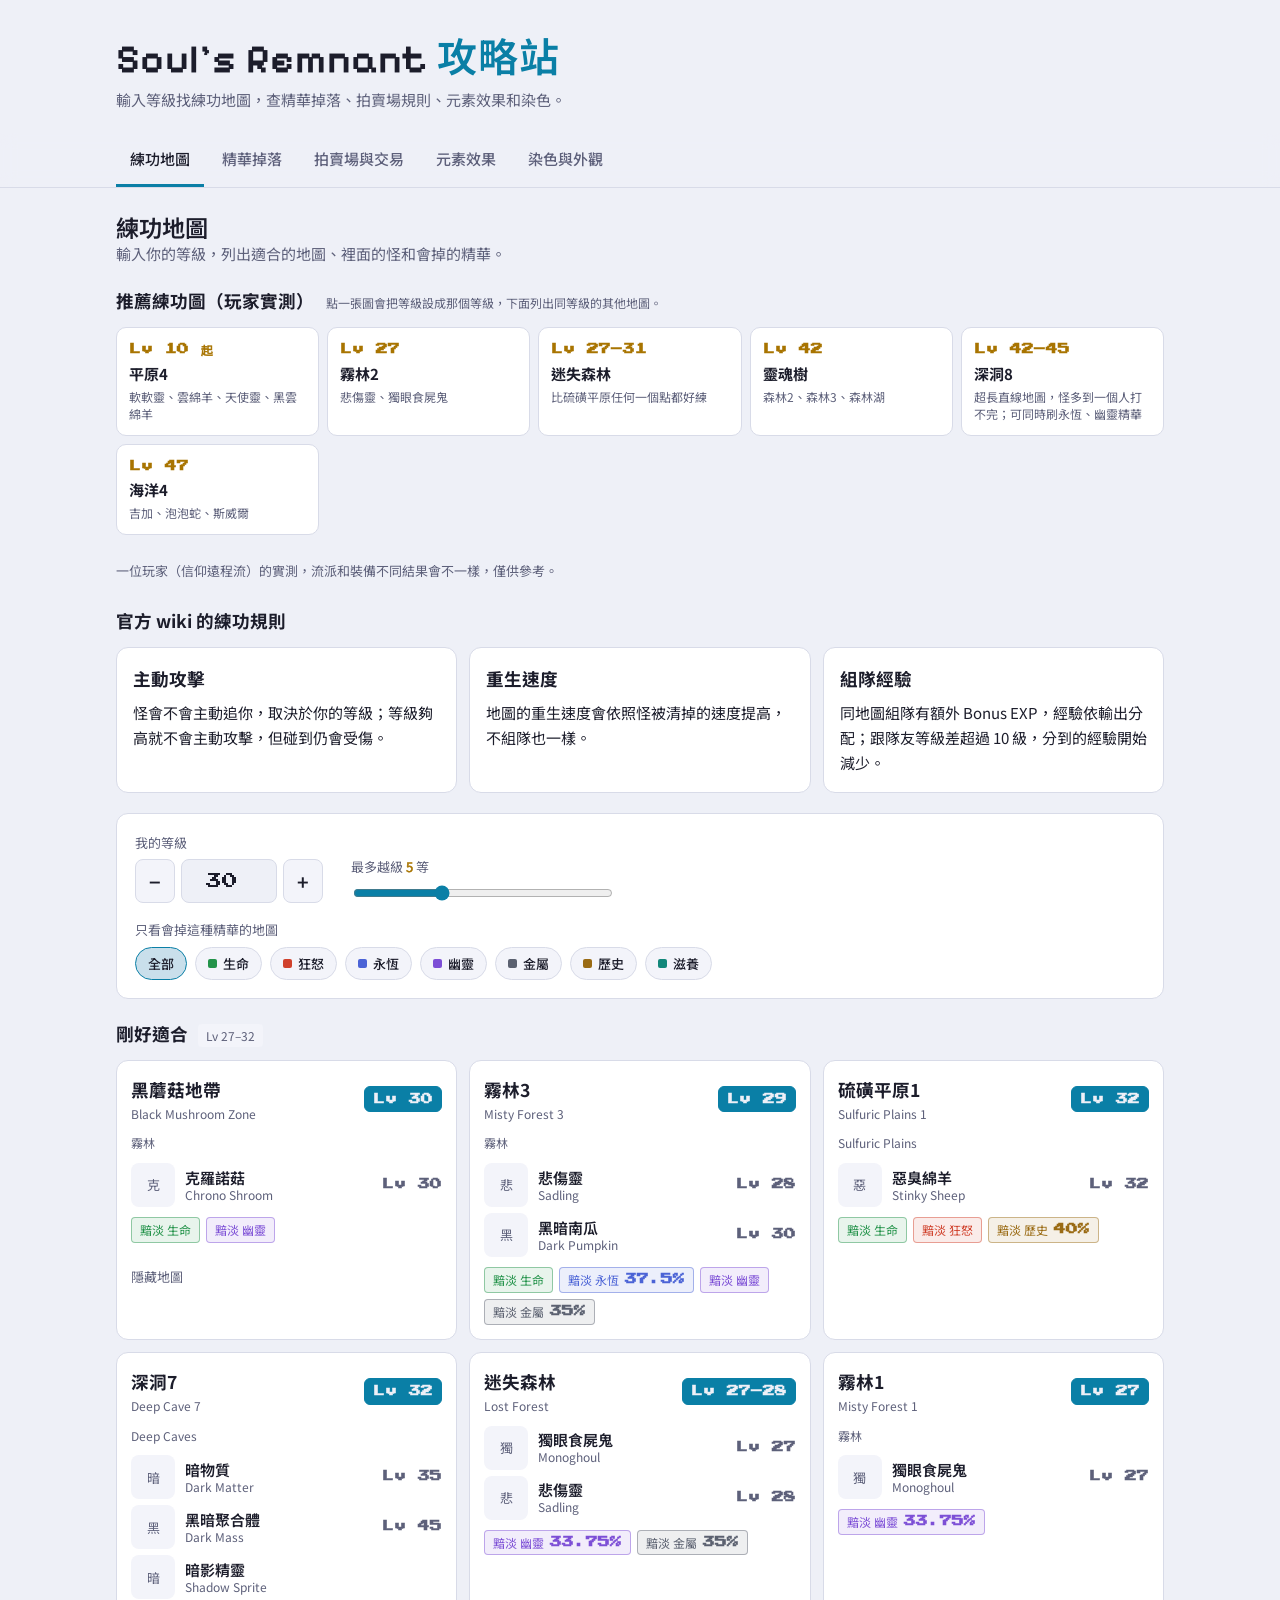
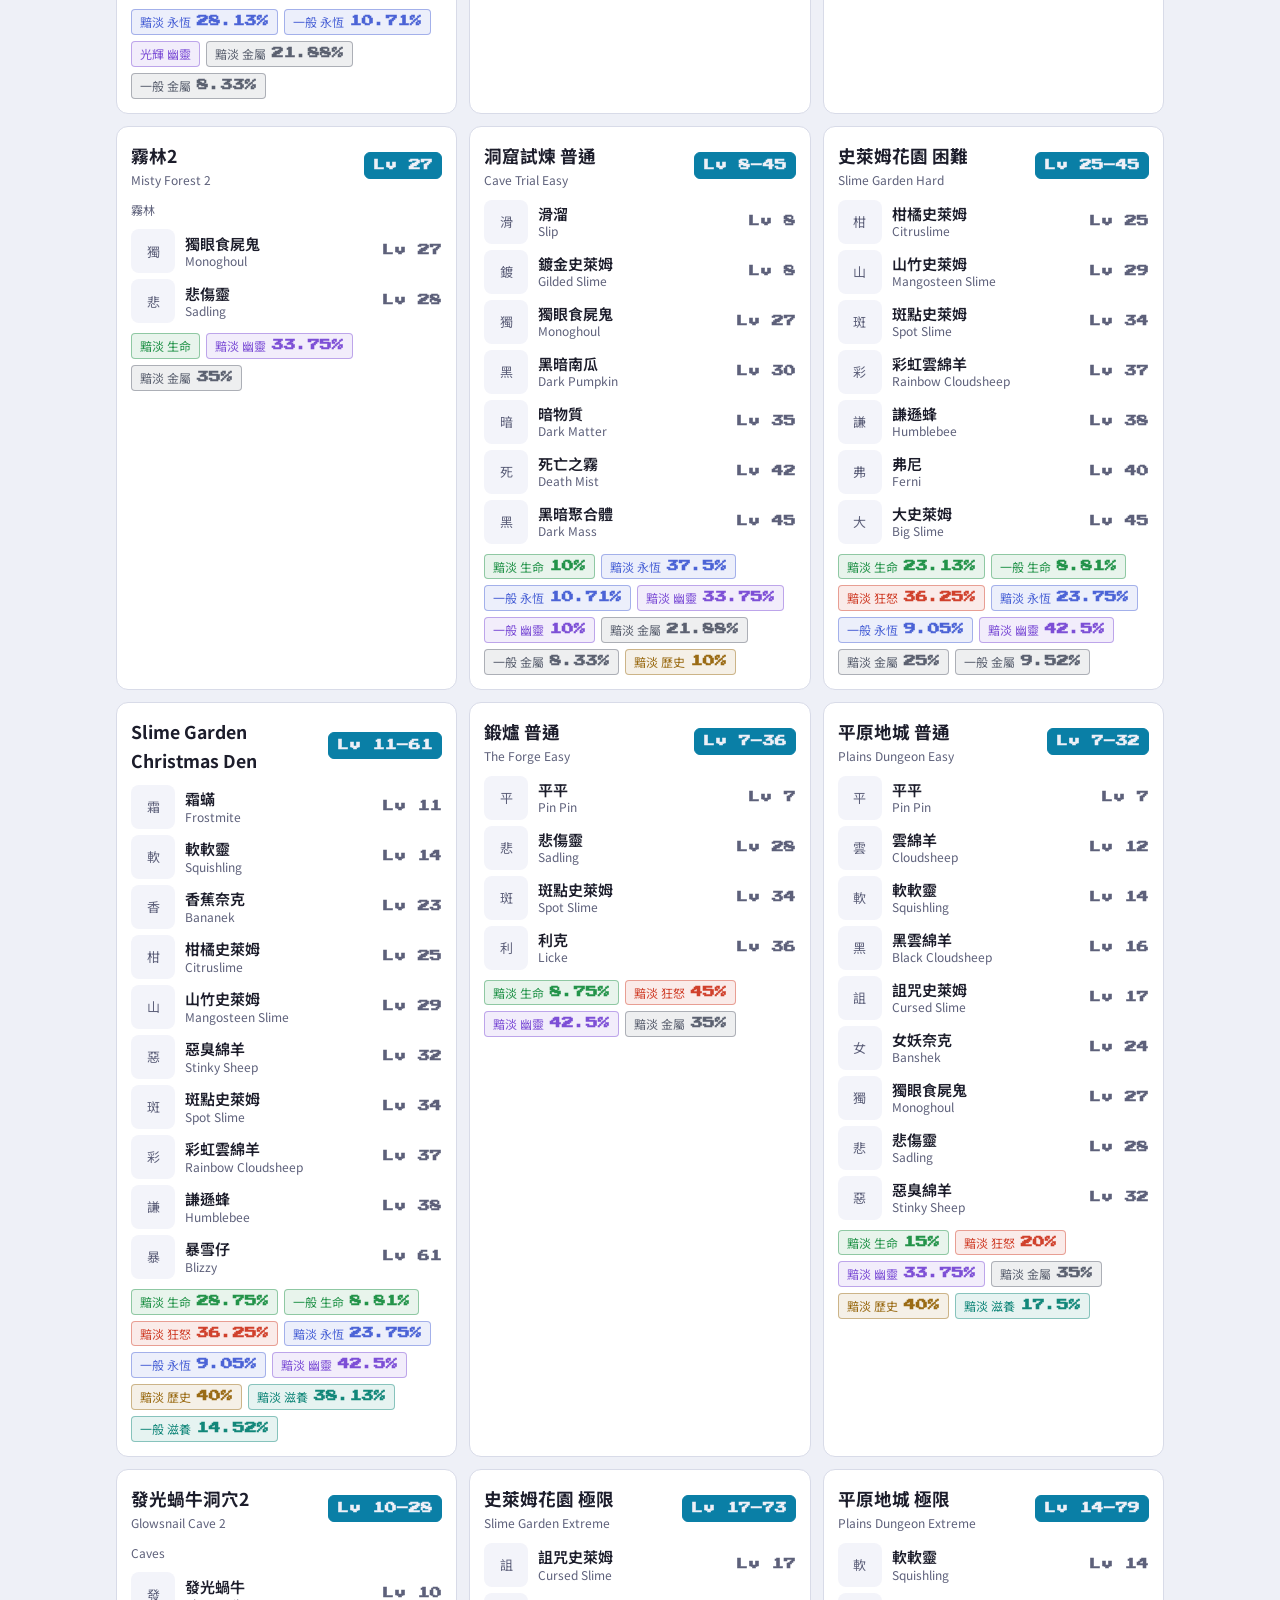
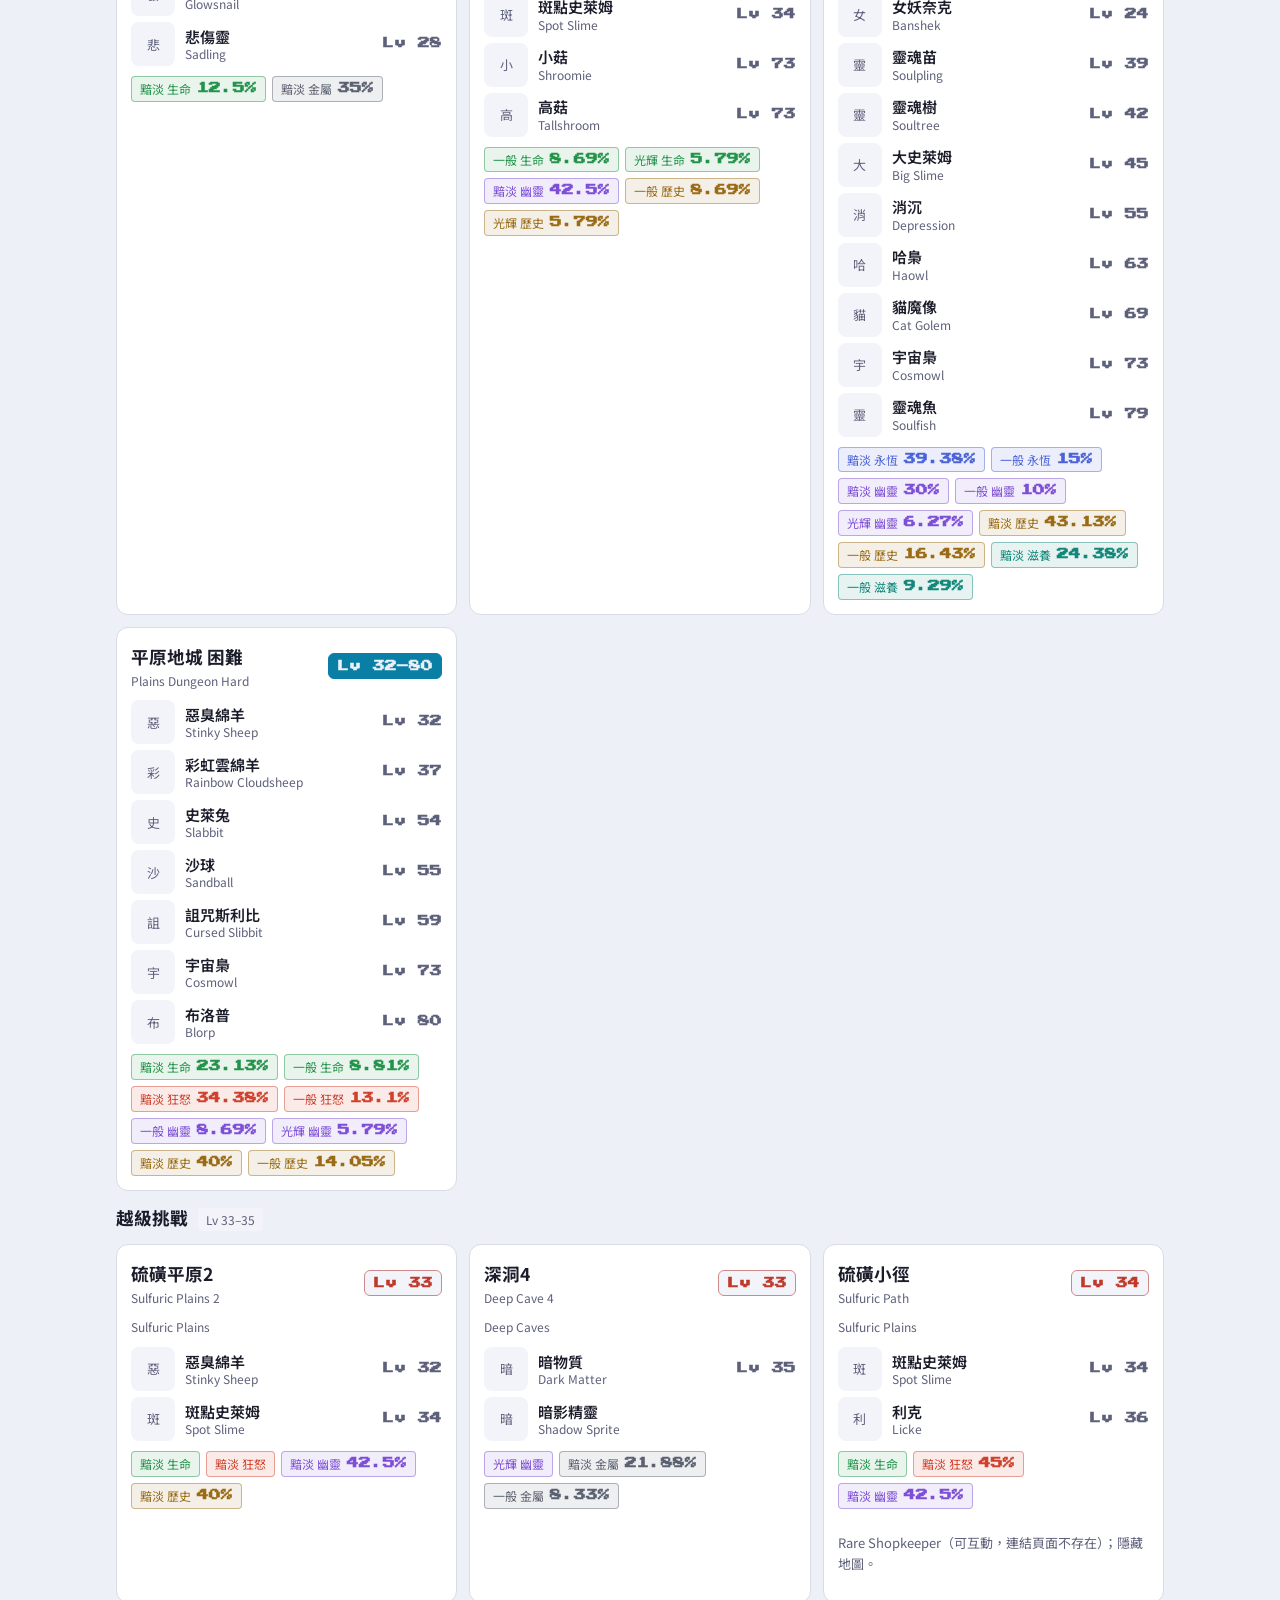
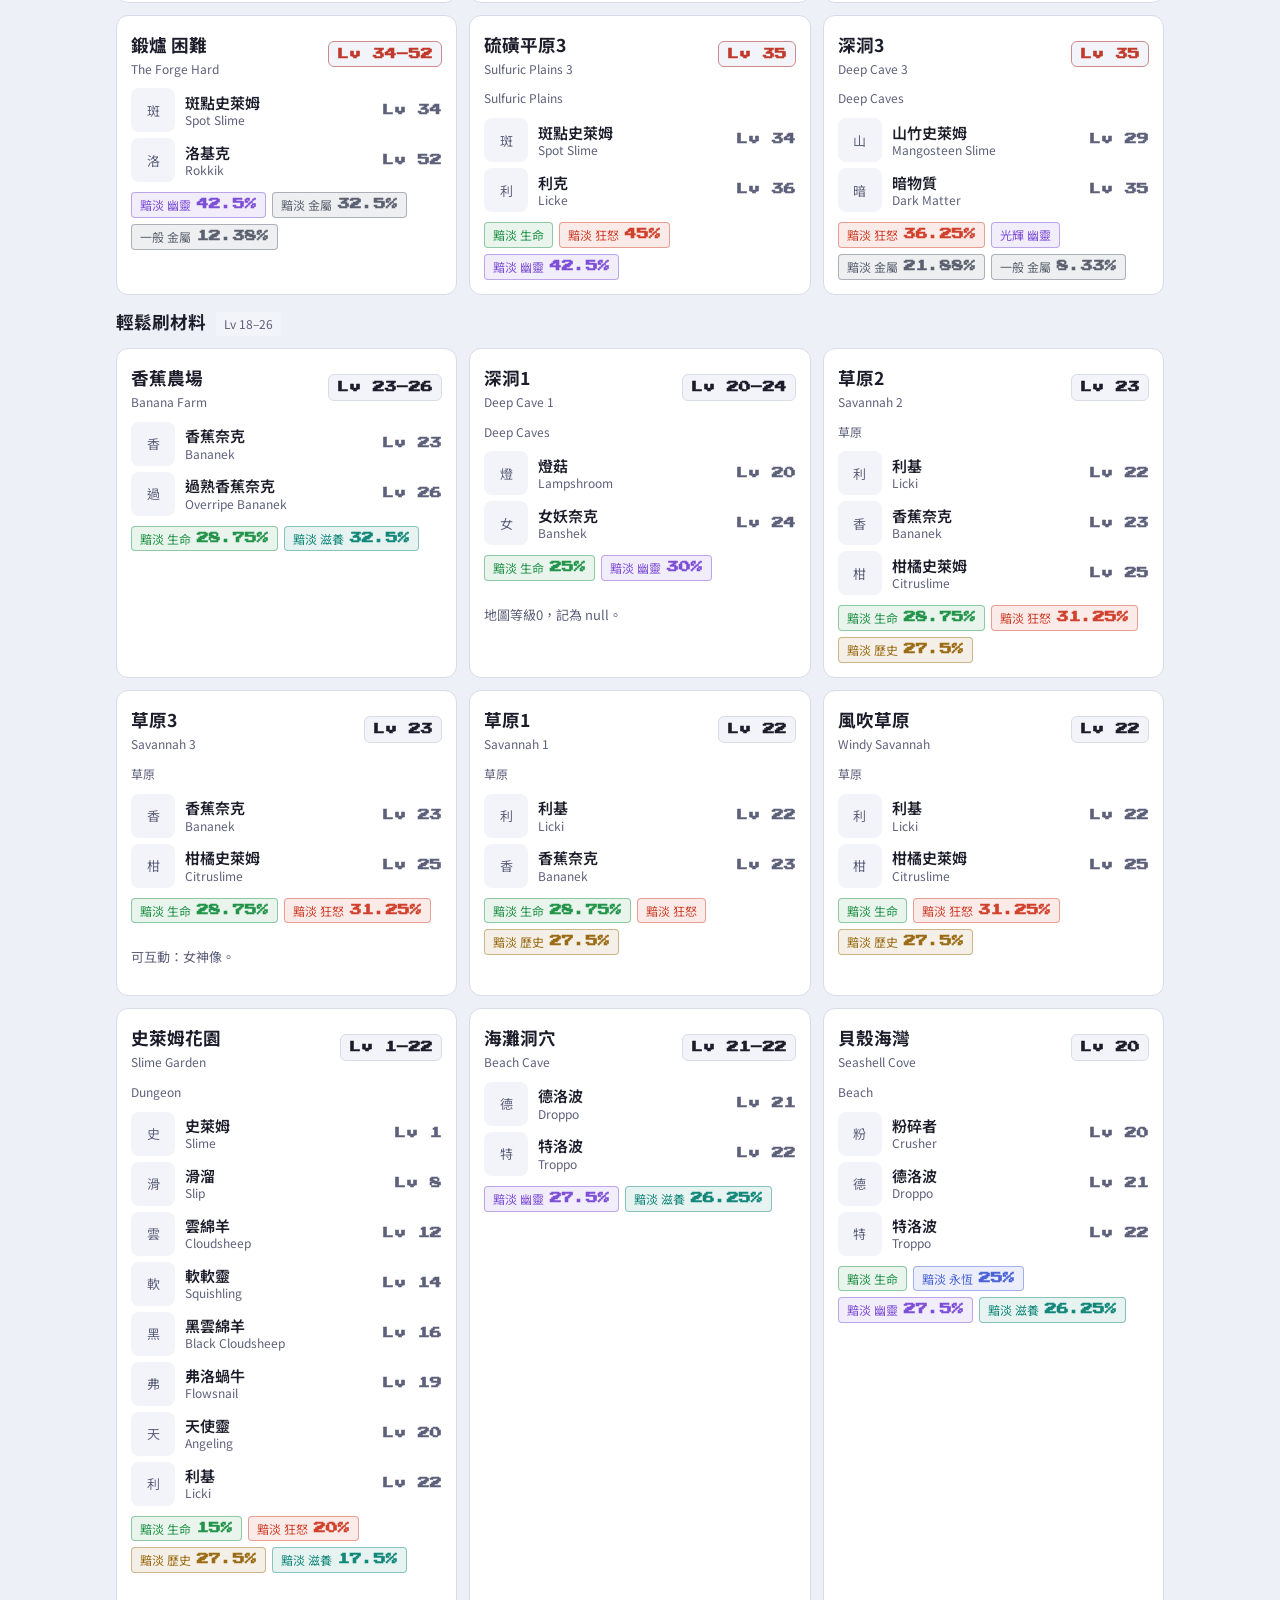
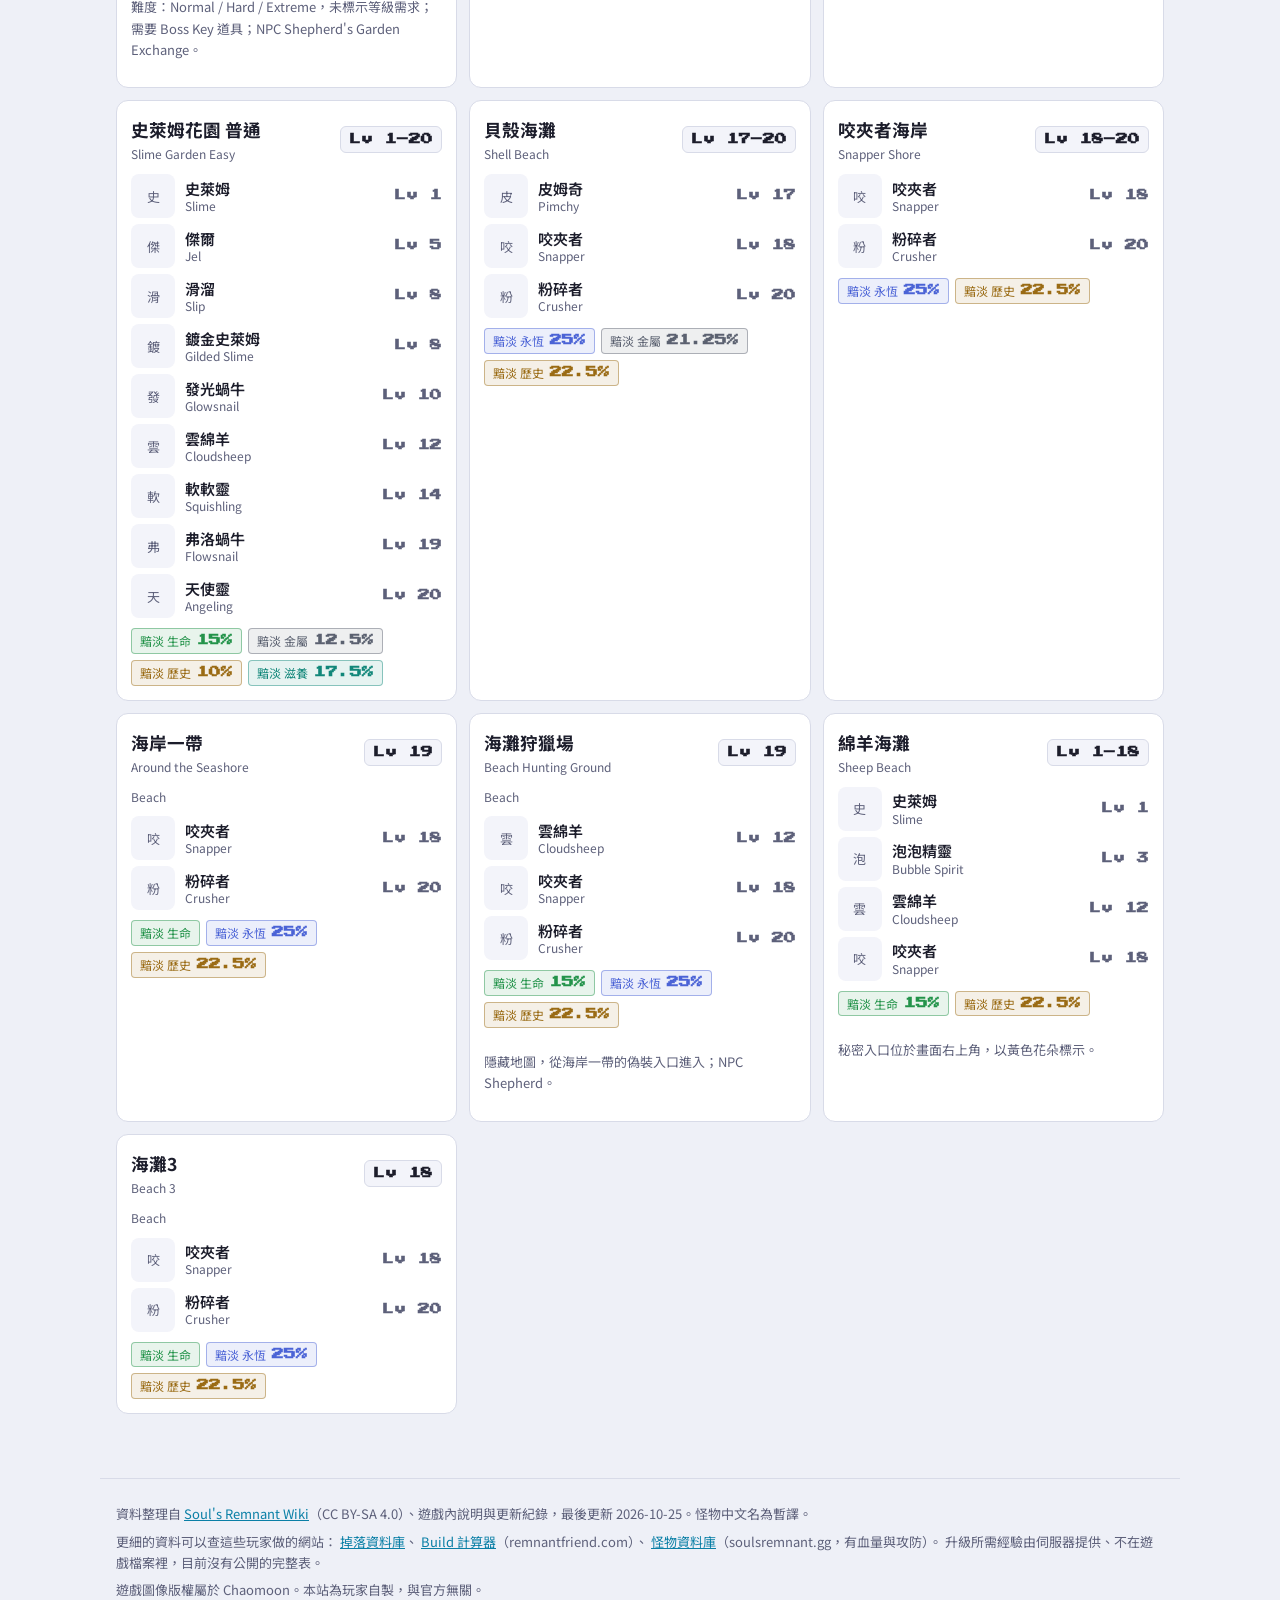
==== commit 0054256d: "Fix leftover provisional names in page text; make pixel numbers readable Press Start 2P sits on an 8" ====
--- a/index.html
+++ b/index.html
@@ -8,7 +8,7 @@
 <link rel="preconnect" href="https://fonts.googleapis.com">
 <link rel="preconnect" href="https://fonts.gstatic.com" crossorigin>
 <link rel="stylesheet" href="https://fonts.googleapis.com/css2?family=Noto+Sans+TC:wght@400;500;700&family=Pixelify+Sans:wght@500;600&family=Press+Start+2P&display=swap">
-<link rel="stylesheet" href="style.css?v=202610250452">
+<link rel="stylesheet" href="style.css?v=202610250457">
 <link rel="icon" href="assets/items/soul-crystal.png">
 </head>
 <body>
@@ -42,8 +42,8 @@
         <span class="region">點一張圖會把等級設成那個等級，下面列出同等級的其他地圖。</span>
       </div>
       <ul class="route">
-        <li><button type="button" data-lv="15"><span class="lv">Lv 10 起</span><b>平原4</b><small>軟軟、雲朵羊、小天使、黑雲朵羊</small></button></li>
-        <li><button type="button" data-lv="27"><span class="lv">Lv 27</span><b>霧林2</b><small>悲傷樹苗、獨眼鬼</small></button></li>
+        <li><button type="button" data-lv="15"><span class="lv">Lv 10 起</span><b>平原4</b><small>軟軟靈、雲綿羊、天使靈、黑雲綿羊</small></button></li>
+        <li><button type="button" data-lv="27"><span class="lv">Lv 27</span><b>霧林2</b><small>悲傷靈、獨眼食屍鬼</small></button></li>
         <li><button type="button" data-lv="28"><span class="lv">Lv 27–31</span><b>迷失森林</b><small>比硫磺平原任何一個點都好練</small></button></li>
         <li><button type="button" data-lv="42"><span class="lv">Lv 42</span><b>靈魂樹</b><small>森林2、森林3、森林湖</small></button></li>
         <li><button type="button" data-lv="43"><span class="lv">Lv 42–45</span><b>深洞8</b><small>超長直線地圖，怪多到一個人打不完；可同時刷永恆、幽靈精華</small></button></li>
@@ -265,6 +265,6 @@
   <p>遊戲圖像版權屬於 Chaomoon。本站為玩家自製，與官方無關。</p>
 </footer>
 
-<script src="app.js?v=202610250452"></script>
+<script src="app.js?v=202610250457"></script>
 </body>
 </html>
--- a/style.css
+++ b/style.css
@@ -97,7 +97,9 @@
 .lv, .num { font-family: var(--font-display); font-variant-numeric: tabular-nums; }
 /* Numbers in the game's pixel style; Press Start 2P runs wide, so sizes are about 0.8 of the body text. */
 .lv, .num, .badge, .rate, .range-out, .big, .ess span b, .stepper input { font-family: var(--font-num); letter-spacing: 0; }
-.lv { font-size: 11px; }
+/* The font is drawn on an 8px grid: 16px+ stays crisp; below that a hairline stroke keeps 6/8/9 from closing up. Never go under 12px. */
+.lv, .badge, .ess span b, .range-out { -webkit-text-stroke: .6px currentColor; }
+.lv { font-size: 12px; }
 .big, .clock, .badge, .rate, .chip, h2, h4 { font-variant-numeric: tabular-nums; }
 
 /* Recommended maps (player-tested) */
@@ -111,7 +113,7 @@
   font: inherit;
 }
 .route button:hover { background: var(--panel-2); }
-.route .lv { font-size: 11px; color: var(--gold); }
+.route .lv { font-size: 12px; color: var(--gold); }
 .route small { color: var(--muted); font-size: 12px; line-height: 1.4; }
 
 /* Finder controls */
@@ -129,7 +131,7 @@
 }
 .stepper input {
   width: 96px; height: 44px; text-align: center; border-radius: 8px; border: 1px solid var(--line);
-  background: var(--night); color: var(--ink); font: 400 18px var(--font-num);
+  background: var(--night); color: var(--ink); font: 400 16px var(--font-num);
 }
 .range-out { font-family: var(--font-display); color: var(--gold); }
 input[type="range"] { accent-color: var(--soul); width: min(260px, 70vw); }
@@ -157,7 +159,7 @@
 .map-top h3 { flex: 1; min-width: 0; overflow-wrap: anywhere; }
 .map-top h3 small { display: block; font-size: 12px; font-weight: 400; color: var(--muted); }
 .badge {
-  font: 400 11px/1.4 var(--font-num); padding: 4px 8px; border-radius: 6px;
+  font: 400 12px/1.4 var(--font-num); padding: 4px 8px; border-radius: 6px;
   background: var(--panel-2); border: 1px solid var(--line); white-space: nowrap;
 }
 .badge.hot { color: var(--night); background: var(--soul); border-color: var(--soul); }
@@ -171,7 +173,7 @@
 .mob .who { flex: 1; min-width: 0; line-height: 1.3; }
 .mob .who b { font-weight: 600; }
 .mob .who small { display: block; color: var(--muted); font-size: 12px; overflow-wrap: anywhere; }
-.mob .lv { font-size: 11px; color: var(--muted); }
+.mob .lv { font-size: 12px; color: var(--muted); }
 .ess { display: flex; flex-wrap: wrap; gap: 6px; }
 .ess span {
   font-size: 12px; padding: 2px 8px; border-radius: 4px;
@@ -235,8 +237,8 @@
 .ess-tools { display: flex; align-items: center; gap: 12px 20px; flex-wrap: wrap; }
 .check { display: inline-flex; align-items: center; gap: 8px; font-size: 14px; cursor: pointer; }
 .check input { width: 18px; height: 18px; accent-color: var(--soul); }
-.check .lv { color: var(--gold); font-size: 11px; }
-.ess span b { font-weight: 400; font-size: 10px; margin-left: 6px; }
+.check .lv { color: var(--gold); font-size: 12px; }
+.ess span b { font-weight: 400; font-size: 12px; margin-left: 6px; }
 .search { width: min(100%, 360px); height: 42px; border-radius: 8px; border: 1px solid var(--line); background: var(--panel); color: var(--ink); padding: 0 12px; font: 15px var(--font-body); }
 .fam { background: var(--panel); border: 1px solid var(--line); border-radius: 12px; overflow: hidden; }
 .fam-head { display: flex; align-items: center; gap: 10px; padding: 14px 16px; border-bottom: 1px solid var(--line); border-left: 4px solid var(--c); }
@@ -252,7 +254,7 @@
 .row .icon .ph, .mob .icon .ph { font-size: 13px; color: var(--muted); }
 .row .who { flex: 1; min-width: 0; line-height: 1.3; }
 .row .who small { display: block; color: var(--muted); font-size: 12px; overflow-wrap: anywhere; }
-.row .rate { font: 400 12px var(--font-num); color: var(--ink); white-space: nowrap; }
+.row .rate { font: 400 16px var(--font-num); color: var(--ink); white-space: nowrap; }
 .row .star { color: var(--gold); font-size: 12px; font-weight: 700; }
 .none { color: var(--muted); font-size: 13px; }
 
@@ -262,7 +264,7 @@
 .card h3 { display: flex; align-items: center; gap: 8px; }
 .card p, .card ul, .card ol { margin: 0; }
 .card ul, .card ol { padding-left: 1.2em; display: grid; gap: 4px; }
-.big { font: 400 1.4rem/1 var(--font-num); color: var(--soul); }
+.big { font: 400 24px/1 var(--font-num); color: var(--soul); }
 .kv { display: grid; grid-template-columns: auto 1fr; gap: 6px 14px; margin: 0; }
 .kv dt { color: var(--muted); }
 .kv dd { margin: 0; }
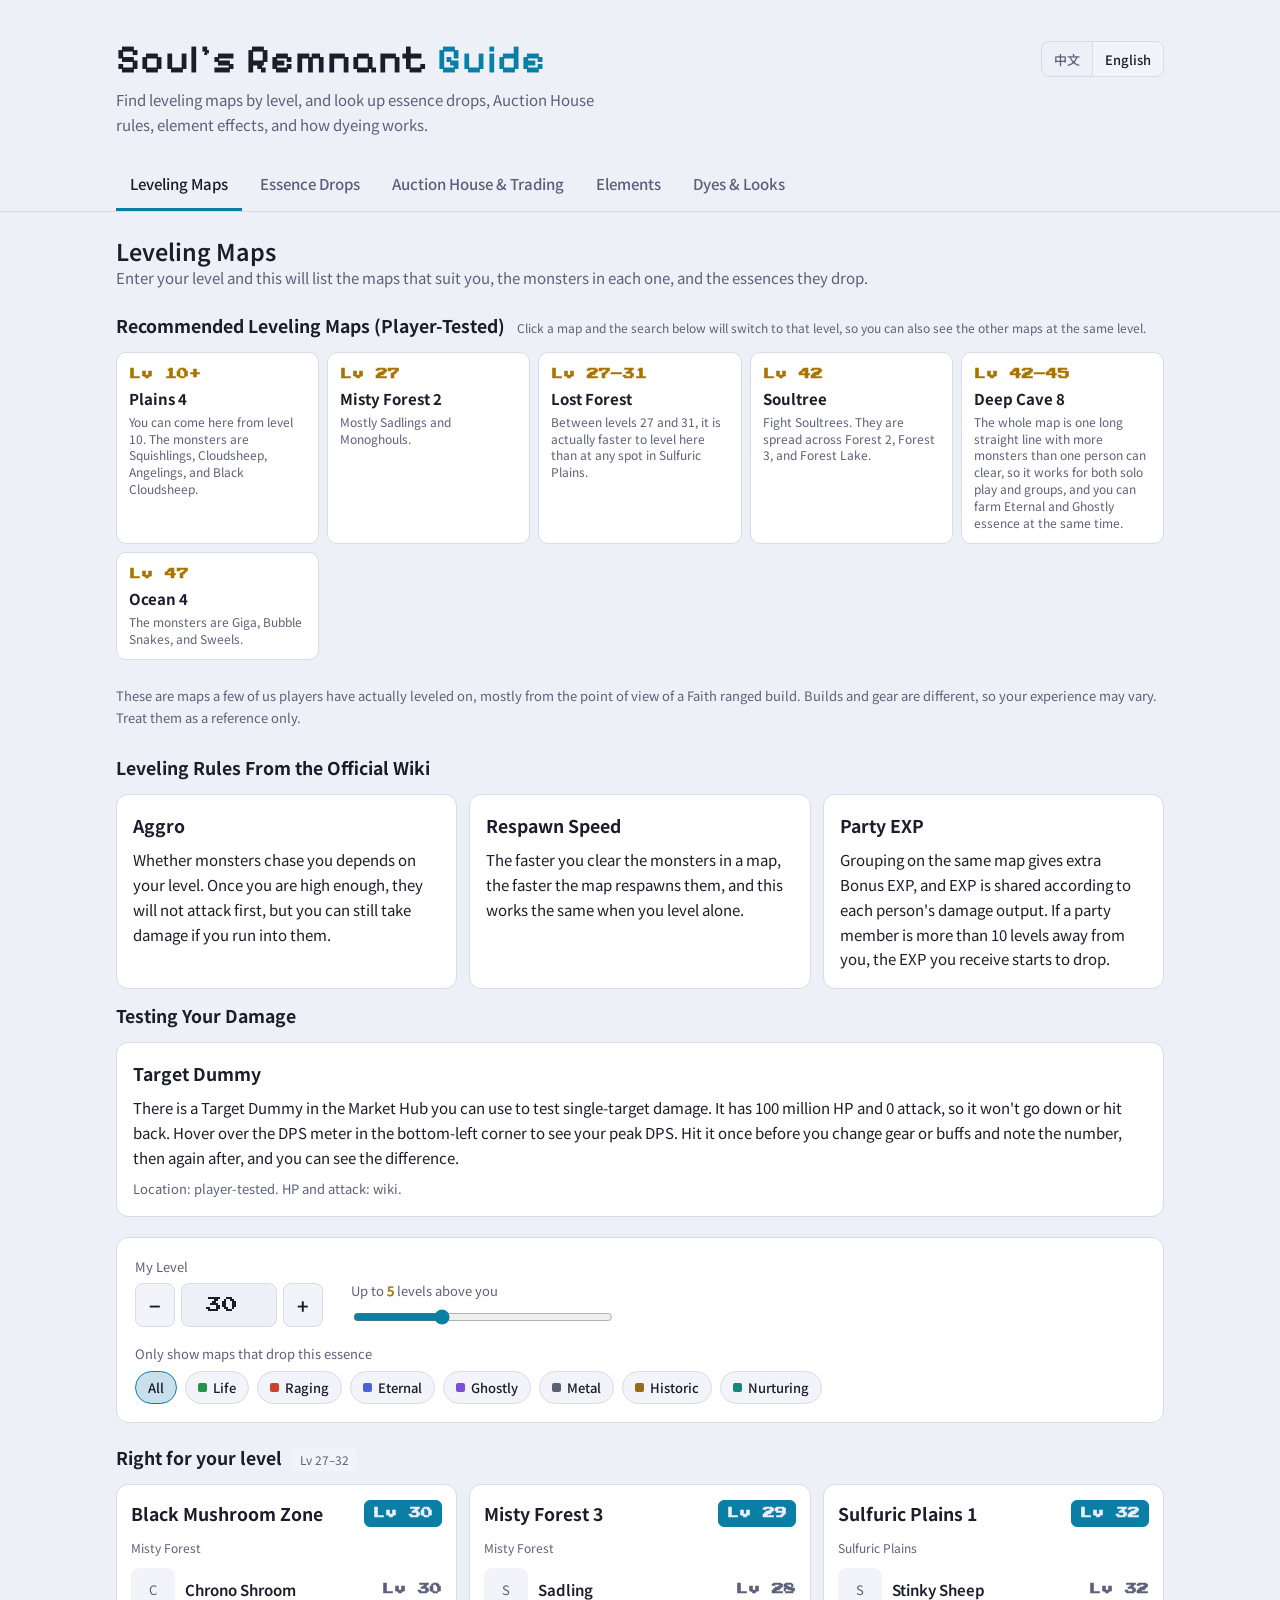
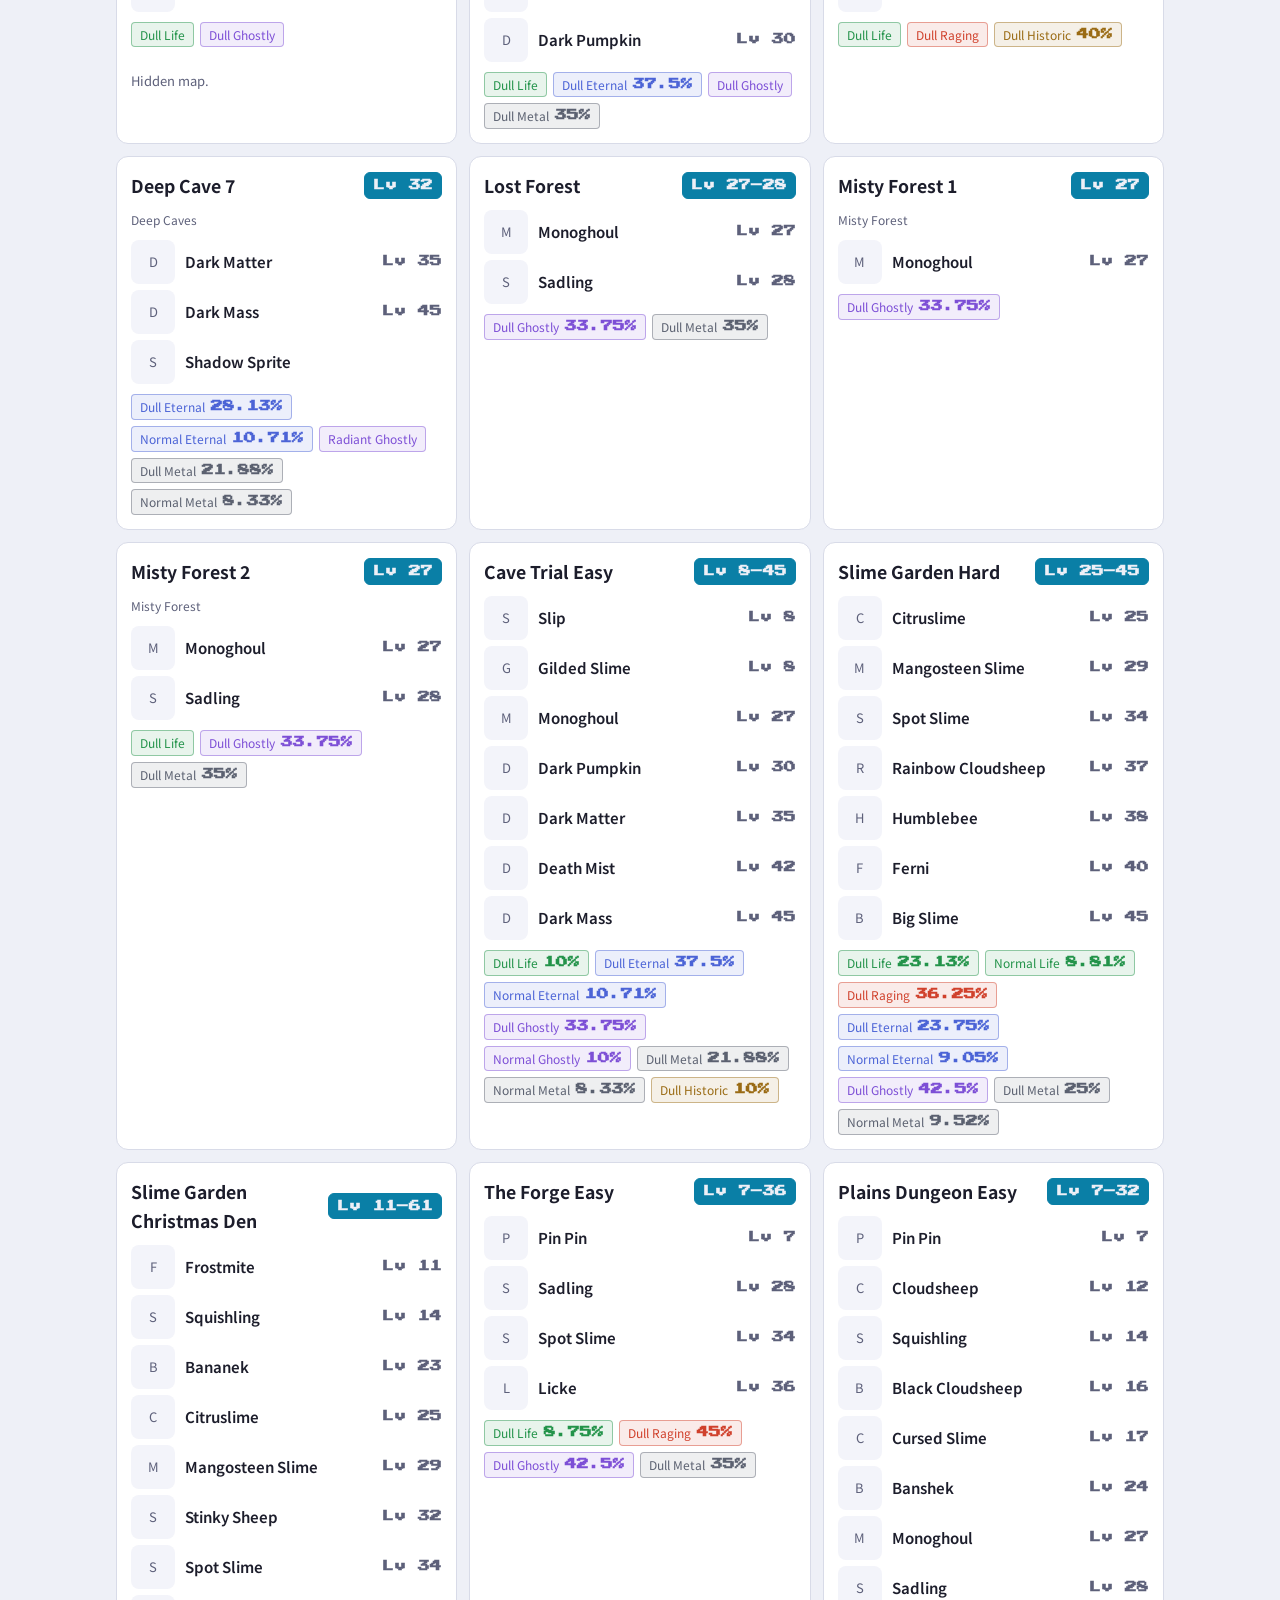
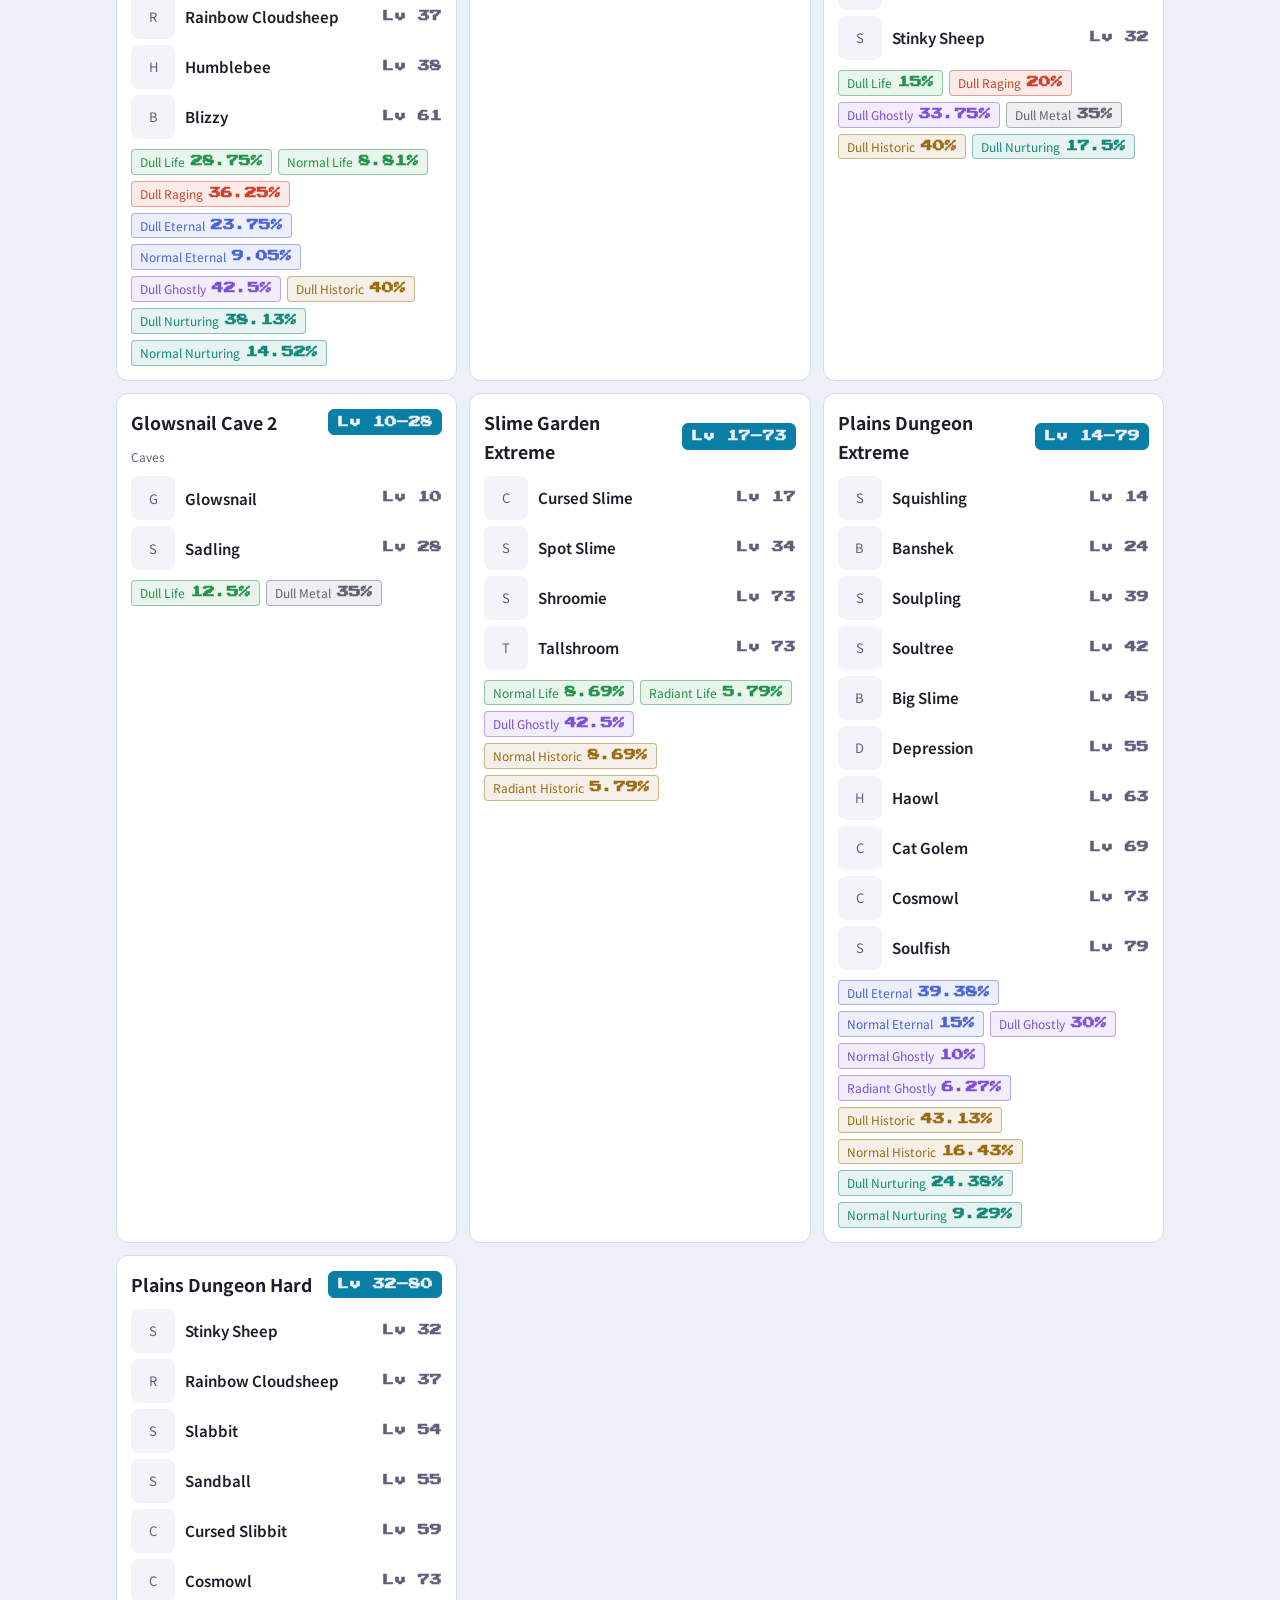
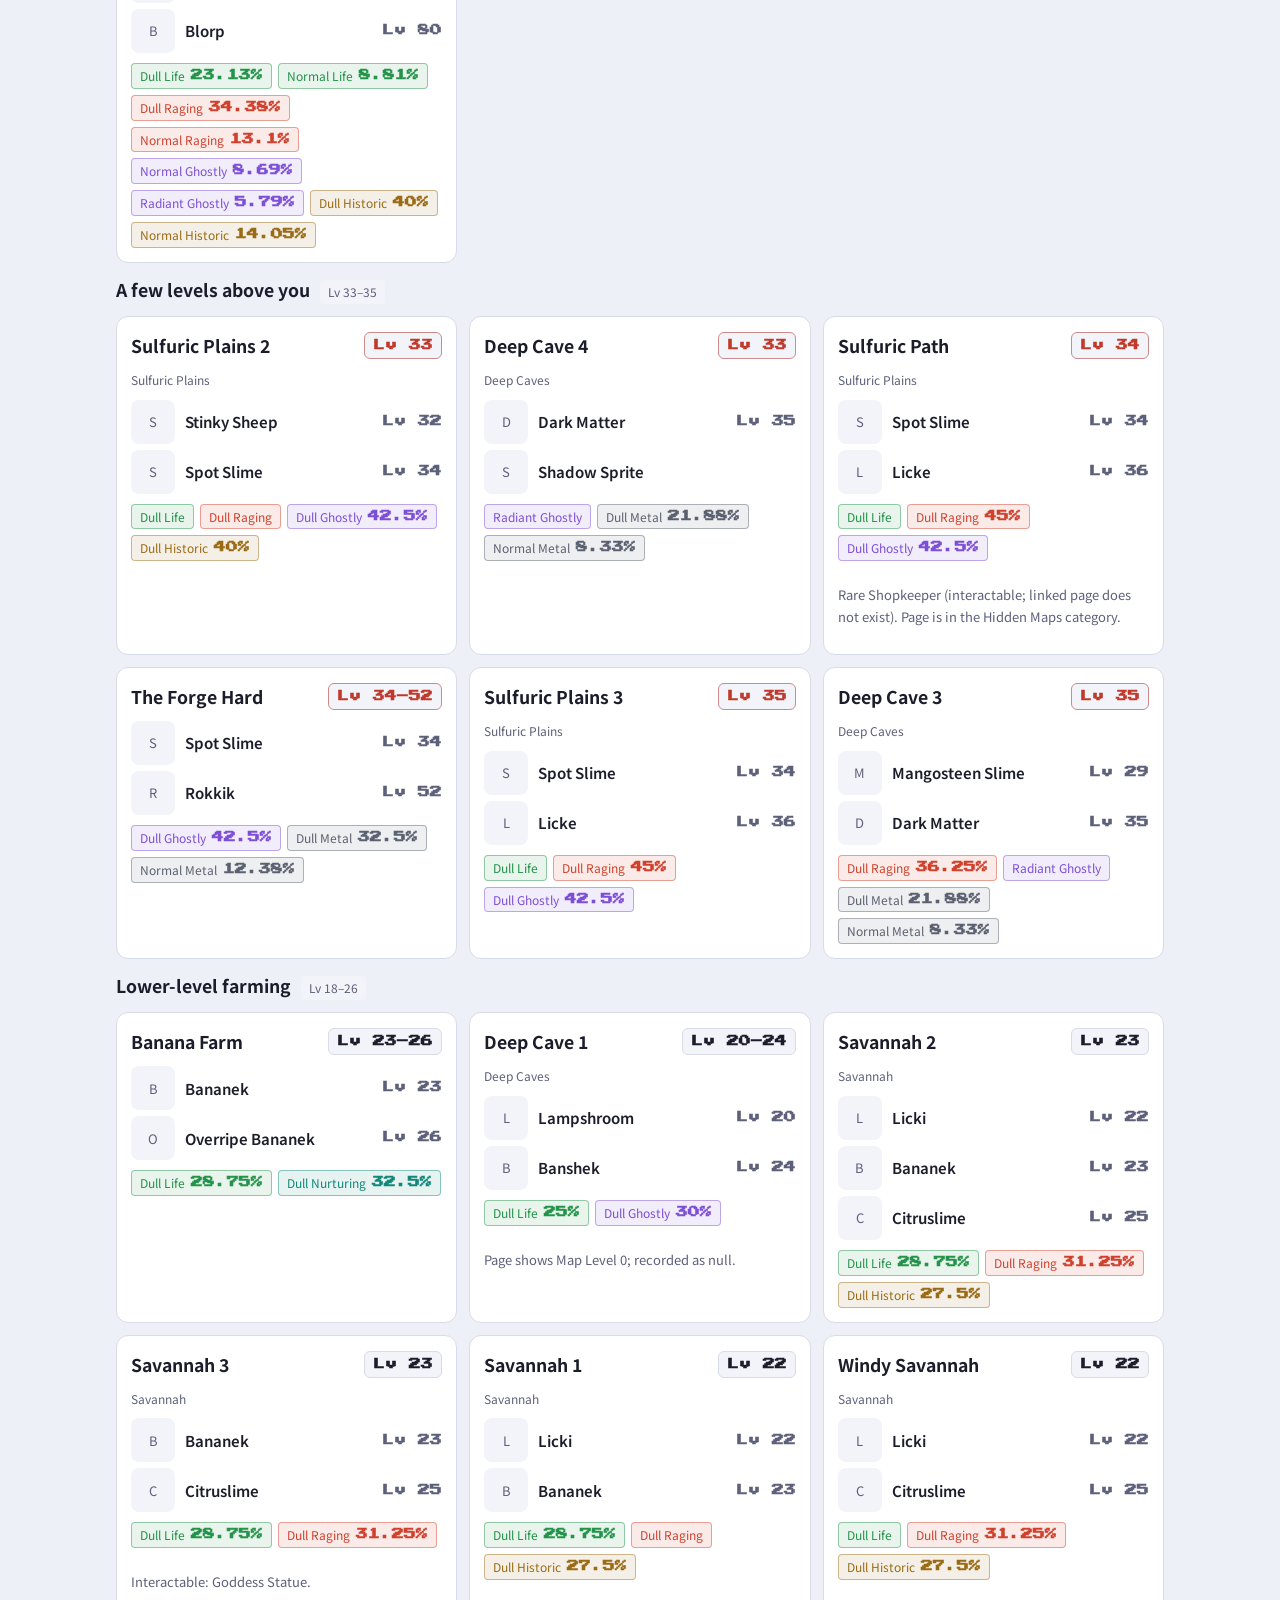
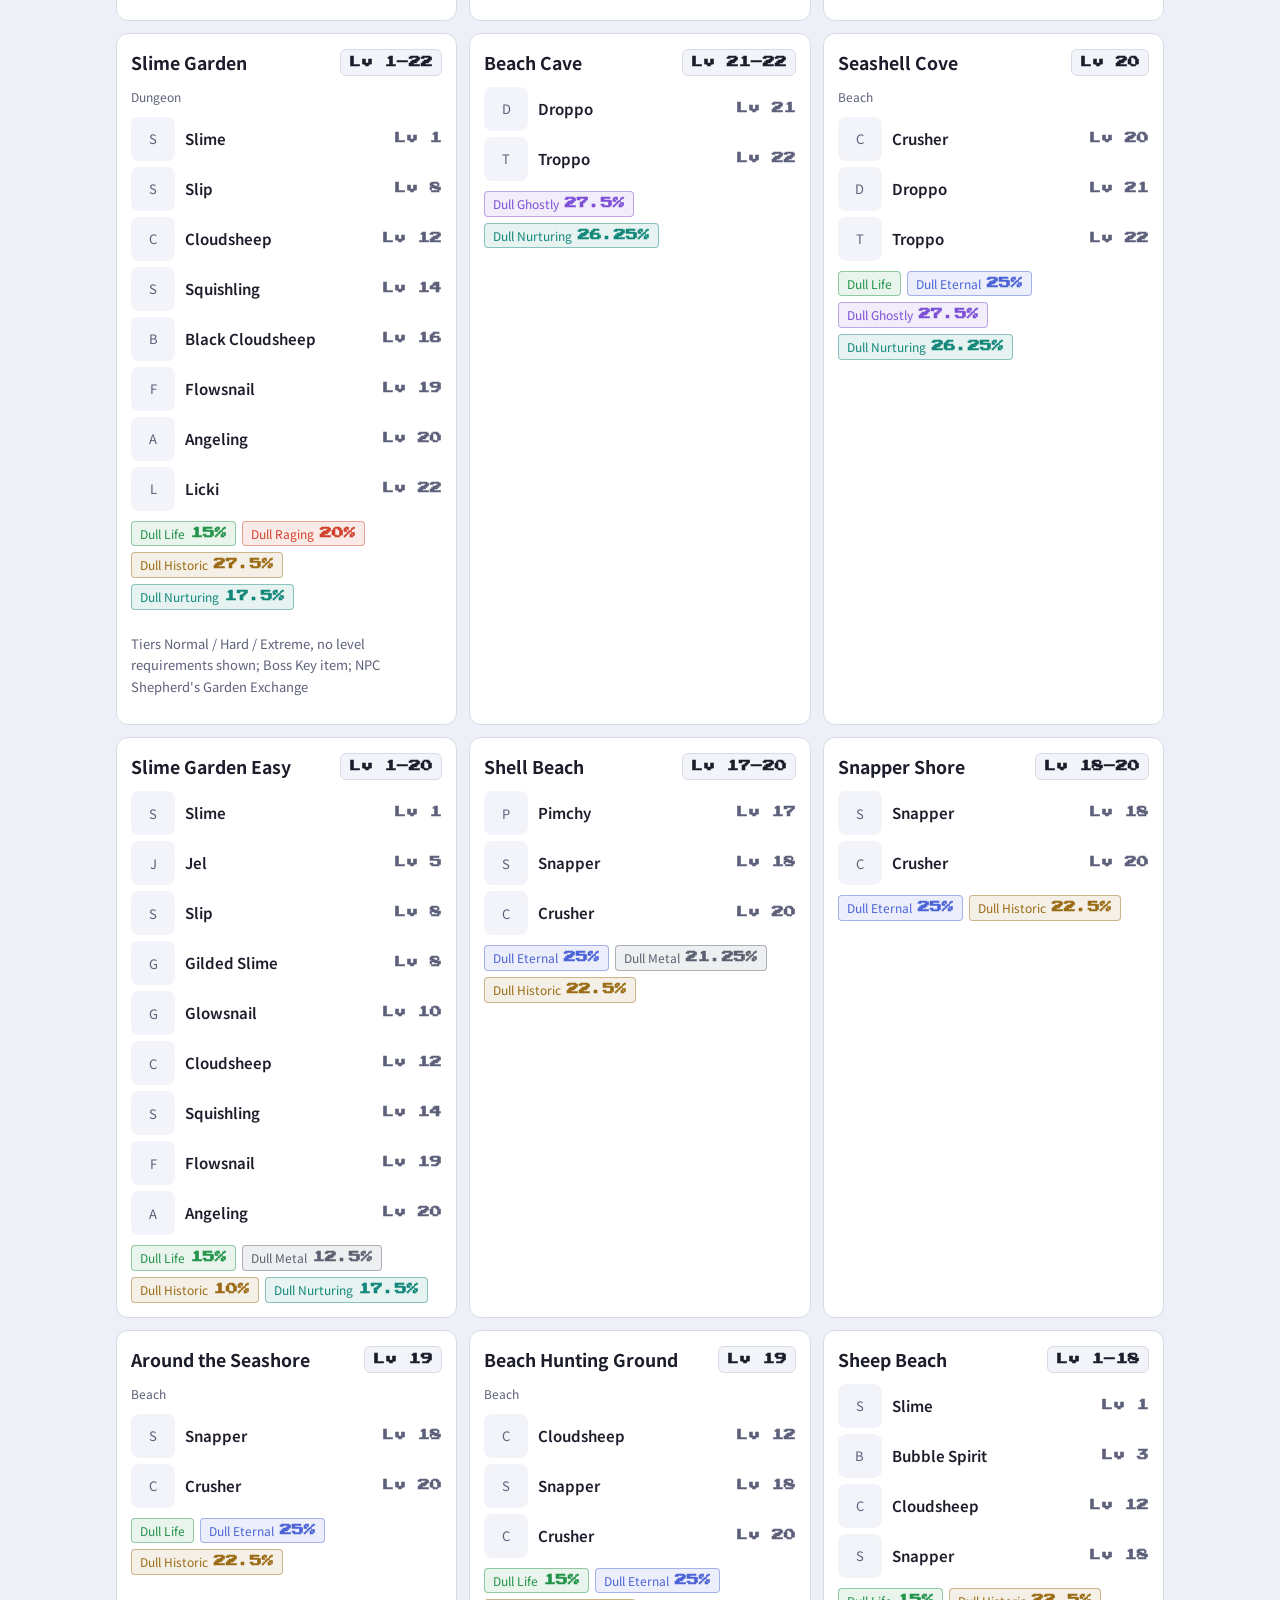
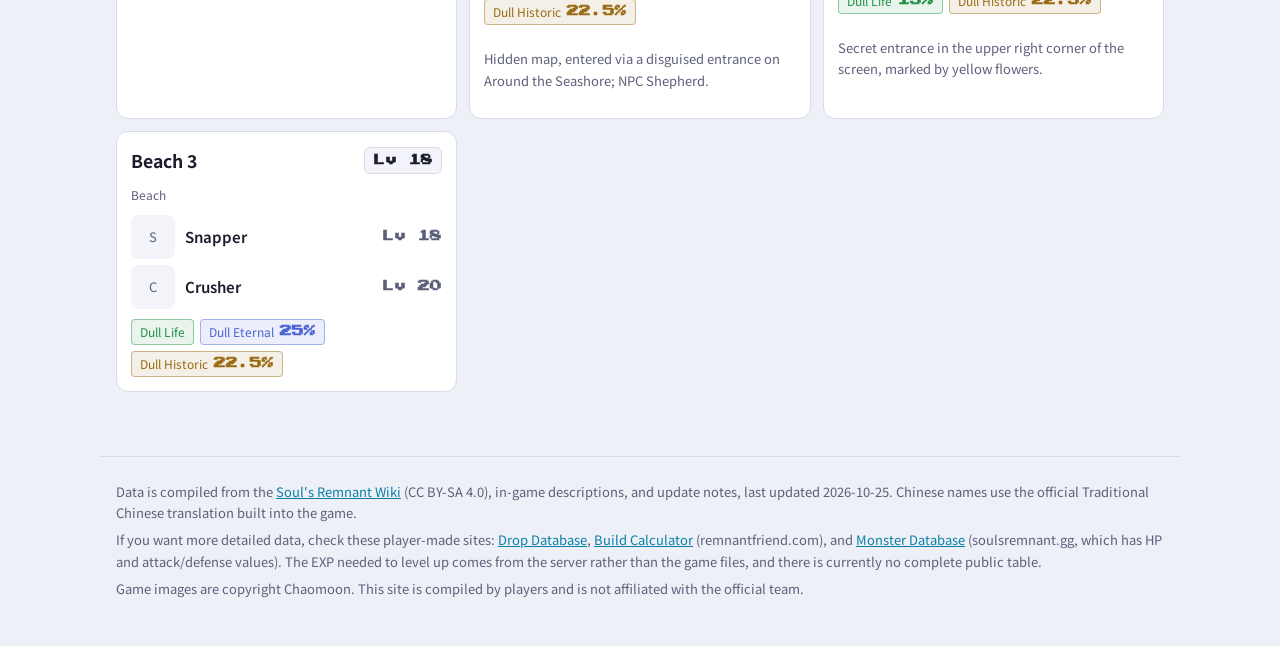
==== commit d6abbea9: "Add English version with a language switch, rewrite Chinese text in a natural tone, add Target Dummy" ====
--- a/index.html
+++ b/index.html
@@ -8,23 +8,39 @@
 <link rel="preconnect" href="https://fonts.googleapis.com">
 <link rel="preconnect" href="https://fonts.gstatic.com" crossorigin>
 <link rel="stylesheet" href="https://fonts.googleapis.com/css2?family=Noto+Sans+TC:wght@400;500;700&family=Pixelify+Sans:wght@500;600&family=Press+Start+2P&display=swap">
-<link rel="stylesheet" href="style.css?v=202610250457">
+<link rel="stylesheet" href="style.css?v=202610251928">
 <link rel="icon" href="assets/items/soul-crystal.png">
+<script>
+  // Pick the language before first paint so the other language never flashes.
+  (function () {
+    var q = new URLSearchParams(location.search).get('lang'), s = null;
+    try { s = localStorage.getItem('lang'); } catch (e) {}
+    var l = q || s || (/^zh/i.test(navigator.language) ? 'zh' : 'en');
+    document.documentElement.lang = l === 'en' ? 'en' : 'zh-Hant';
+  })();
+</script>
 </head>
 <body>
 
 <header class="wrap hero">
-  <h1>Soul's Remnant <span class="accent">攻略站</span></h1>
-  <p>輸入等級找練功地圖，查精華掉落、拍賣場規則、元素效果和染色。</p>
+  <div class="hero-top">
+    <h1>Soul's Remnant <span class="accent"><span data-l="zh">攻略站</span><span data-l="en">Guide</span></span></h1>
+    <div class="lang" role="group" aria-label="Language">
+      <button type="button" data-set-lang="zh" aria-pressed="false">中文</button>
+      <button type="button" data-set-lang="en" aria-pressed="false">English</button>
+    </div>
+  </div>
+  <p data-l="zh">依等級找練功地圖，查精華掉落、拍賣行規則、元素效果和染色方式。</p>
+  <p data-l="en">Find leveling maps by level, and look up essence drops, Auction House rules, element effects, and how dyeing works.</p>
 </header>
 
 <nav class="tabs" aria-label="攻略分類">
   <div class="wrap">
-    <a href="#maps">練功地圖</a>
-    <a href="#essence">精華掉落</a>
-    <a href="#market">拍賣場與交易</a>
-    <a href="#elements">元素效果</a>
-    <a href="#dye">染色與外觀</a>
+    <a href="#maps"><span data-l="zh">練功地圖</span><span data-l="en">Leveling Maps</span></a>
+    <a href="#essence"><span data-l="zh">精華掉落</span><span data-l="en">Essence Drops</span></a>
+    <a href="#market"><span data-l="zh">拍賣行與交易</span><span data-l="en">Auction House & Trading</span></a>
+    <a href="#elements"><span data-l="zh">元素效果</span><span data-l="en">Elements</span></a>
+    <a href="#dye"><span data-l="zh">染色與外觀</span><span data-l="en">Dyes & Looks</span></a>
   </div>
 </nav>
 
@@ -33,34 +49,69 @@
   <!-- 練功地圖 -->
   <section class="panel" id="maps" aria-labelledby="maps-h">
     <div>
-      <h2 id="maps-h">練功地圖</h2>
-      <p class="sub">輸入你的等級，列出適合的地圖、裡面的怪和會掉的精華。</p>
+      <h2 id="maps-h"><span data-l="zh">練功地圖</span><span data-l="en">Leveling Maps</span></h2>
+      <p class="sub" data-l="zh">輸入你的等級，就會列出適合的地圖、裡面有哪些怪，以及會掉哪些精華。</p>
+      <p class="sub" data-l="en">Enter your level and this will list the maps that suit you, the monsters in each one, and the essences they drop.</p>
     </div>
     <div class="route-box">
       <div class="route-head">
-        <h3>推薦練功圖（玩家實測）</h3>
-        <span class="region">點一張圖會把等級設成那個等級，下面列出同等級的其他地圖。</span>
+        <h3><span data-l="zh">推薦練功圖（玩家實測）</span><span data-l="en">Recommended Leveling Maps (Player-Tested)</span></h3>
+        <span class="region" data-l="zh">點一張圖，下面的搜尋會切到那個等級，順便看看同等級還有哪些地圖。</span>
+        <span class="region" data-l="en">Click a map and the search below will switch to that level, so you can also see the other maps at the same level.</span>
       </div>
       <ul class="route">
-        <li><button type="button" data-lv="15"><span class="lv">Lv 10 起</span><b>平原4</b><small>軟軟靈、雲綿羊、天使靈、黑雲綿羊</small></button></li>
-        <li><button type="button" data-lv="27"><span class="lv">Lv 27</span><b>霧林2</b><small>悲傷靈、獨眼食屍鬼</small></button></li>
-        <li><button type="button" data-lv="28"><span class="lv">Lv 27–31</span><b>迷失森林</b><small>比硫磺平原任何一個點都好練</small></button></li>
-        <li><button type="button" data-lv="42"><span class="lv">Lv 42</span><b>靈魂樹</b><small>森林2、森林3、森林湖</small></button></li>
-        <li><button type="button" data-lv="43"><span class="lv">Lv 42–45</span><b>深洞8</b><small>超長直線地圖，怪多到一個人打不完；可同時刷永恆、幽靈精華</small></button></li>
-        <li><button type="button" data-lv="47"><span class="lv">Lv 47</span><b>海洋4</b><small>吉加、泡泡蛇、斯威爾</small></button></li>
+        <li><button type="button" data-lv="15"><span class="lv"><span data-l="zh">Lv 10 起</span><span data-l="en">Lv 10+</span></span>
+          <b><span data-l="zh">平原4</span><span data-l="en">Plains 4</span></b>
+          <small data-l="zh">10 等就可以過來，怪物有軟軟靈、雲綿羊、天使靈和黑雲綿羊。</small>
+          <small data-l="en">You can come here from level 10. The monsters are Squishlings, Cloudsheep, Angelings, and Black Cloudsheep.</small></button></li>
+        <li><button type="button" data-lv="27"><span class="lv">Lv 27</span>
+          <b><span data-l="zh">霧林2</span><span data-l="en">Misty Forest 2</span></b>
+          <small data-l="zh">主要是悲傷靈和獨眼食屍鬼。</small>
+          <small data-l="en">Mostly Sadlings and Monoghouls.</small></button></li>
+        <li><button type="button" data-lv="28"><span class="lv">Lv 27–31</span>
+          <b><span data-l="zh">迷失森林</span><span data-l="en">Lost Forest</span></b>
+          <small data-l="zh">27 到 31 等這段，實際練起來比硫磺平原的任何一個點都快。</small>
+          <small data-l="en">Between levels 27 and 31, it is actually faster to level here than at any spot in Sulfuric Plains.</small></button></li>
+        <li><button type="button" data-lv="42"><span class="lv">Lv 42</span>
+          <b><span data-l="zh">靈魂樹</span><span data-l="en">Soultree</span></b>
+          <small data-l="zh">打靈魂樹，牠們分布在森林2、森林3和森林湖。</small>
+          <small data-l="en">Fight Soultrees. They are spread across Forest 2, Forest 3, and Forest Lake.</small></button></li>
+        <li><button type="button" data-lv="43"><span class="lv">Lv 42–45</span>
+          <b><span data-l="zh">深洞8</span><span data-l="en">Deep Cave 8</span></b>
+          <small data-l="zh">整張地圖是一條很長的直線，怪多到一個人清不完，單人或組隊都適合，還能同時刷永恆和幽靈精華。</small>
+          <small data-l="en">The whole map is one long straight line with more monsters than one person can clear, so it works for both solo play and groups, and you can farm Eternal and Ghostly essence at the same time.</small></button></li>
+        <li><button type="button" data-lv="47"><span class="lv">Lv 47</span>
+          <b><span data-l="zh">海洋4</span><span data-l="en">Ocean 4</span></b>
+          <small data-l="zh">怪物有吉加、泡泡蛇和斯威爾。</small>
+          <small data-l="en">The monsters are Giga, Bubble Snakes, and Sweels.</small></button></li>
       </ul>
-      <p class="note">一位玩家（信仰遠程流）的實測，流派和裝備不同結果會不一樣，僅供參考。</p>
-      <h3>官方 wiki 的練功規則</h3>
+      <p class="note" data-l="zh">這些是我們幾位玩家實際練過的地圖，大多是從信仰遠程流的角度。流派和裝備不同，體感也會不一樣，當作參考就好。</p>
+      <p class="note" data-l="en">These are maps a few of us players have actually leveled on, mostly from the point of view of a Faith ranged build. Builds and gear are different, so your experience may vary. Treat them as a reference only.</p>
+      <h3><span data-l="zh">官方 wiki 提到的練功規則</span><span data-l="en">Leveling Rules From the Official Wiki</span></h3>
       <div class="cards">
-        <div class="card"><h3>主動攻擊</h3><p>怪會不會主動追你，取決於你的等級；等級夠高就不會主動攻擊，但碰到仍會受傷。</p></div>
-        <div class="card"><h3>重生速度</h3><p>地圖的重生速度會依照怪被清掉的速度提高，不組隊也一樣。</p></div>
-        <div class="card"><h3>組隊經驗</h3><p>同地圖組隊有額外 Bonus EXP，經驗依輸出分配；跟隊友等級差超過 10 級，分到的經驗開始減少。</p></div>
+        <div class="card"><h3><span data-l="zh">主動攻擊</span><span data-l="en">Aggro</span></h3>
+          <p data-l="zh">怪會不會主動追你，取決於你的等級。等級夠高之後牠們就不會先動手，但碰到還是會受傷。</p>
+          <p data-l="en">Whether monsters chase you depends on your level. Once you are high enough, they will not attack first, but you can still take damage if you run into them.</p></div>
+        <div class="card"><h3><span data-l="zh">重生速度</span><span data-l="en">Respawn Speed</span></h3>
+          <p data-l="zh">怪被清得越快，地圖的重生速度就會跟著變快，一個人練也一樣。</p>
+          <p data-l="en">The faster you clear the monsters in a map, the faster the map respawns them, and this works the same when you level alone.</p></div>
+        <div class="card"><h3><span data-l="zh">組隊經驗</span><span data-l="en">Party EXP</span></h3>
+          <p data-l="zh">同一張地圖組隊會有額外的 Bonus EXP，經驗依照每個人的輸出分配。跟隊友的等級差超過 10 級，分到的經驗就會開始減少。</p>
+          <p data-l="en">Grouping on the same map gives extra Bonus EXP, and EXP is shared according to each person's damage output. If a party member is more than 10 levels away from you, the EXP you receive starts to drop.</p></div>
+      </div>
+      <h3><span data-l="zh">測試傷害</span><span data-l="en">Testing Your Damage</span></h3>
+      <div class="cards">
+        <div class="card"><h3><span data-l="zh">訓練木樁</span><span data-l="en">Target Dummy</span></h3>
+          <p data-l="zh">集市中樞裡有訓練木樁，可以拿來測單體傷害。它有一億 HP、攻擊力是 0，打很久也不會倒，也不會反擊。滑鼠移到左下角的 DPS 計量上，會顯示峰值 DPS。換裝備或換 buff 之前先打一次記下數字，換完再打一次，就能看出差多少。</p>
+          <p data-l="en">There is a Target Dummy in the Market Hub you can use to test single-target damage. It has 100 million HP and 0 attack, so it won't go down or hit back. Hover over the DPS meter in the bottom-left corner to see your peak DPS. Hit it once before you change gear or buffs and note the number, then again after, and you can see the difference.</p>
+          <p class="note" data-l="zh">位置：玩家實測。HP 與攻擊力：wiki。</p>
+          <p class="note" data-l="en">Location: player-tested. HP and attack: wiki.</p></div>
       </div>
     </div>
     <div class="finder">
       <div class="finder-row">
         <div class="field">
-          <label for="lv">我的等級</label>
+          <label for="lv"><span data-l="zh">我的等級</span><span data-l="en">My Level</span></label>
           <div class="stepper">
             <button type="button" id="lv-down" aria-label="等級減 1">−</button>
             <input id="lv" type="number" inputmode="numeric" min="1" max="250" value="30">
@@ -68,12 +119,12 @@
           </div>
         </div>
         <div class="field">
-          <label for="over">最多越級 <span class="range-out" id="over-out">5</span> 等</label>
+          <label for="over"><span data-l="zh">最多越級</span><span data-l="en">Up to</span> <span class="range-out" id="over-out">5</span> <span data-l="zh">等</span><span data-l="en">levels above you</span></label>
           <input id="over" type="range" min="0" max="15" value="5">
         </div>
       </div>
       <div class="field">
-        <label>只看會掉這種精華的地圖</label>
+        <label><span data-l="zh">只看會掉這種精華的地圖</span><span data-l="en">Only show maps that drop this essence</span></label>
         <div class="chips" id="ess-filter"></div>
       </div>
     </div>
@@ -83,88 +134,122 @@
   <!-- 精華掉落 -->
   <section class="panel" id="essence" aria-labelledby="ess-h" hidden>
     <div>
-      <h2 id="ess-h">精華掉落表</h2>
-      <p class="sub">每種精華分黯淡、一般、光輝三階。金框是該階掉落率最高的怪；勾「只看我打得到的」時，只在你的等級＋越級數以內比。等級和越級數跟練功地圖分頁共用。</p>
+      <h2 id="ess-h"><span data-l="zh">精華掉落表</span><span data-l="en">Essence Drop Table</span></h2>
+      <p class="sub" data-l="zh">每種精華都分成黯淡、一般、光輝三階。金框標的是那一階掉落率最高的怪。勾選「只看我打得到的怪」之後，就只會在你的等級加上可越級的範圍內比較，等級設定跟練功地圖分頁共用。</p>
+      <p class="sub" data-l="en">Each essence has three tiers: Dull, Normal, and Radiant. The monster with the highest drop rate for each tier is outlined in gold. When you tick "Only monsters I can fight," the list only compares monsters up to your level plus how many levels above you that you allow. The level setting is shared with the Leveling Maps tab.</p>
     </div>
     <div class="cards">
       <div class="card">
-        <h3>鍊金轉換</h3>
-        <ul>
-          <li>3 黯淡 + 150 靈魂水晶 → <b>1 一般</b> <code>鍊金 Lv30</code></li>
-          <li>1 一般 + 100 靈魂水晶 → <b>2 黯淡</b> <code>鍊金 Lv5</code></li>
-        </ul>
-        <p class="note">光輝目前只知道打怪掉。</p>
-      </div>
-      <div class="card">
-        <h3>用途</h3>
-        <p>讓裝備發光（+1 升級欄位）的活力之魂（Energetic Soul），每種黯淡精華各要 <code>40</code> 個（鍊金 Lv15）。</p>
-      </div>
-      <div class="card">
-        <h3>副本寶箱</h3>
-        <p>史萊姆花園 <code>Lv10</code>、平原地城 <code>Lv20</code> 的銀箱和木箱會開出各種黯淡精華。</p>
-      </div>
-      <div class="card">
-        <h3>用採集材料自己做</h3>
+        <h3><span data-l="zh">鍊金轉換</span><span data-l="en">Alchemy Conversions</span></h3>
+        <ul data-l="zh">
+          <li>3 個黯淡加 150 靈魂水晶，可以合成 <b>1 個一般</b> <code>鍊金 Lv30</code></li>
+          <li>1 個一般加 100 靈魂水晶，可以拆成 <b>2 個黯淡</b> <code>鍊金 Lv5</code></li>
+        </ul>
+        <ul data-l="en">
+          <li>You can combine 3 Dull essences with 150 Soul Crystals into <b>1 Normal essence</b> <code>Alchemy Lv30</code></li>
+          <li>You can split 1 Normal essence with 100 Soul Crystals into <b>2 Dull essences</b> <code>Alchemy Lv5</code></li>
+        </ul>
+        <p class="note" data-l="zh">光輝精華目前只知道能從怪物身上掉。</p>
+        <p class="note" data-l="en">Radiant essence is currently only known to drop from monsters.</p>
+      </div>
+      <div class="card">
+        <h3><span data-l="zh">用途</span><span data-l="en">Uses</span></h3>
+        <p data-l="zh">讓裝備發光、多一個升級欄位的活力之魂（Energetic Soul），每種黯淡精華各要 <code>40</code> 個，需要鍊金 Lv15。</p>
+        <p data-l="en">The Energetic Soul makes gear glow and adds one more upgrade slot. It takes <code>40</code> of each Dull essence and requires Alchemy Lv15.</p>
+      </div>
+      <div class="card">
+        <h3><span data-l="zh">副本寶箱</span><span data-l="en">Dungeon Chests</span></h3>
+        <p data-l="zh">史萊姆花園 <code>Lv10</code> 和平原地城 <code>Lv20</code> 的銀寶箱、木寶箱，會開出各種黯淡精華。</p>
+        <p data-l="en">Silver and wooden chests in Slime Garden <code>Lv10</code> and Plains Dungeon <code>Lv20</code> can drop various Dull essences.</p>
+      </div>
+      <div class="card">
+        <h3><span data-l="zh">用採集材料自己做</span><span data-l="en">Make It Yourself From Gathered Materials</span></h3>
         <ul id="ess-recipes"></ul>
       </div>
     </div>
     <div class="ess-tools">
       <input class="search" id="ess-search" type="search" placeholder="搜尋怪物（中文或英文）" aria-label="搜尋怪物">
-      <label class="check"><input type="checkbox" id="ess-reach"> 只看我打得到的 <span class="lv" id="ess-reach-lv"></span></label>
+      <label class="check"><input type="checkbox" id="ess-reach"> <span id="ess-reach-lv"></span></label>
     </div>
     <div id="ess-list" class="group"></div>
   </section>
 
-  <!-- 拍賣場 -->
+  <!-- 拍賣行 -->
   <section class="panel" id="market" aria-labelledby="mk-h" hidden>
     <div>
-      <h2 id="mk-h">拍賣場與交易</h2>
-      <p class="sub">怎麼開放、手續費多少、怎麼看行情。</p>
+      <h2 id="mk-h"><span data-l="zh">拍賣行與交易</span><span data-l="en">Auction House & Trading</span></h2>
+      <p class="sub" data-l="zh">什麼時候能用、手續費怎麼算，以及怎麼看行情。</p>
+      <p class="sub" data-l="en">When you can use it, how fees are calculated, and how to read market prices.</p>
     </div>
     <div class="cards">
       <div class="card">
-        <h3>開放條件</h3>
-        <p>角色 <code>Lv25</code>，並完成這 4 個任務：</p>
-        <ol>
-          <li>The Shepherd's Final Test（Shepherd，Outskirts Northwest）</li>
-          <li>The Dark Flock（Shepherd，Plains 1）</li>
-          <li>Check the Water（Gevil，Beach 3）</li>
-          <li>The Orange Imposter（Kmitty，Savannah 1）</li>
+        <h3><span data-l="zh">開放條件</span><span data-l="en">Access Requirements</span></h3>
+        <p data-l="zh">角色要到 <code>Lv25</code>，並完成下面 4 個任務：</p>
+        <p data-l="en">Your character needs to reach <code>Lv25</code> and complete the 4 quests below:</p>
+        <ol data-l="zh">
+          <li>牧羊人的最後考驗（牧羊人，郊外西北）</li>
+          <li>變黑的羊群（牧羊人，平原1）</li>
+          <li>查看水下（格維爾，海灘3）</li>
+          <li>橙色冒牌貨（Kmitty，草原1）</li>
         </ol>
-      </div>
-      <div class="card">
-        <h3>手續費</h3>
+        <ol data-l="en">
+          <li>The Shepherd's Final Test (Shepherd, Outskirts Northwest)</li>
+          <li>The Dark Flock (Shepherd, Plains 1)</li>
+          <li>Check the Water (Gevil, Beach 3)</li>
+          <li>The Orange Imposter (Kmitty, Savannah 1)</li>
+        </ol>
+      </div>
+      <div class="card">
+        <h3><span data-l="zh">手續費</span><span data-l="en">Fees</span></h3>
         <dl class="kv">
-          <dt>拍賣場</dt><dd><span class="big">5%</span>（賣方付）</dd>
-          <dt>自己的攤位</dt><dd><span class="big">4%</span></dd>
-          <dt>私下面交</dt><dd><span class="big">0%</span></dd>
+          <dt><span data-l="zh">拍賣行</span><span data-l="en">Auction House</span></dt><dd><span class="big">5%</span> <span data-l="zh">（由賣家支付）</span><span data-l="en">(paid by the seller)</span></dd>
+          <dt><span data-l="zh">自己的攤位</span><span data-l="en">Your Own Stall</span></dt><dd><span class="big">4%</span></dd>
+          <dt><span data-l="zh">私下交易</span><span data-l="en">Private Trade</span></dt><dd><span class="big">0%</span></dd>
         </dl>
       </div>
       <div class="card">
-        <h3>掛單規則</h3>
-        <ul>
-          <li>同時最多掛 <code>10</code> 單，商城可以加</li>
-          <li>掛單放 <code>7</code> 天，沒賣掉會寄回信箱</li>
-          <li>直接購買，沒有競標</li>
-          <li>背包滿了買到的東西會寄到信箱</li>
-        </ul>
-      </div>
-      <div class="card">
-        <h3>怎麼看行情</h3>
-        <ul>
-          <li><b>Price History</b>：價格走勢圖，可切一天、一週、一月、一年</li>
-          <li><b>Sell 分頁</b>：選物品會顯示近 7 天平均成交價、最低成交價、目前在賣數量、本週賣出數量</li>
-          <li><b>Home</b>：熱門物品和新上架</li>
-          <li><b>搜尋</b>：可篩價格、等級、屬性，最多 4 個指定數值</li>
-        </ul>
-      </div>
-      <div class="card">
-        <h3>攤位（Merchant 技能）</h3>
-        <ul>
-          <li>在 Spawn 的 Shepherd 旁邊進 Market Hub 擺攤</li>
-          <li>攤位會展示你在拍賣場的掛單，透過攤位成交手續費 4%</li>
-          <li>一次一個攤位，擺 72 小時</li>
+        <h3><span data-l="zh">上架規則</span><span data-l="en">Listing Rules</span></h3>
+        <ul data-l="zh">
+          <li>同時最多上架 <code>10</code> 件，可以在商城增加</li>
+          <li>每件會放 <code>7</code> 天，沒賣掉會退回信箱</li>
+          <li>只有直接購買，沒有競標</li>
+          <li>買東西時背包滿了，會改寄到信箱</li>
+        </ul>
+        <ul data-l="en">
+          <li>You can list up to <code>10</code> items at once, and you can increase this limit in the Cash Shop.</li>
+          <li>Each listing stays up for <code>7</code> days. If it doesn't sell, it returns to your mailbox.</li>
+          <li>Only direct purchases are available. There are no bids.</li>
+          <li>If the buyer's bag is full when a purchase is made, the item is sent to the buyer's mailbox instead.</li>
+        </ul>
+      </div>
+      <div class="card">
+        <h3><span data-l="zh">怎麼看行情</span><span data-l="en">Reading Market Prices</span></h3>
+        <ul data-l="zh">
+          <li><b>價格紀錄</b>：價格走勢圖，可以切換一天、一週、一個月或一年</li>
+          <li><b>出售分頁</b>：選一件物品，會顯示近 7 天的平均和最低成交價、目前在賣的數量，以及這週賣出了幾件</li>
+          <li><b>Home</b>：熱門物品和最新上架</li>
+          <li><b>搜尋</b>：可以用價格、等級、屬性篩選，最多指定 4 個數值</li>
+        </ul>
+        <ul data-l="en">
+          <li><b>Price History</b>: A price chart, with a choice of one day, one week, one month, or one year.</li>
+          <li><b>Sell tab</b>: Pick an item to see its average and lowest sale price over the past 7 days, how many are currently for sale, and how many sold this week.</li>
+          <li><b>Home</b>: Popular items and the newest listings.</li>
+          <li><b>Search</b>: You can filter by price, level, and attributes, and set up to 4 values.</li>
+        </ul>
+      </div>
+      <div class="card">
+        <h3><span data-l="zh">攤位（商人技能）</span><span data-l="en">Stall (Merchant Skill)</span></h3>
+        <ul data-l="zh">
+          <li>從出生點牧羊人旁邊進入集市中樞入口，就可以擺攤</li>
+          <li>攤位會展示你在拍賣行上架的東西，透過攤位賣出的手續費是 4%</li>
+          <li>一次只能擺一個攤位，每次擺 72 小時</li>
           <li>攤位留言可以用 BBCode</li>
+        </ul>
+        <ul data-l="en">
+          <li>Go from Spawn, next to the Shepherd, into the Market Hub Entrance to set up a stall.</li>
+          <li>The stall shows the items you have listed on the Auction House. Items sold through a stall have a 4% fee.</li>
+          <li>You can only have one stall at a time, and each one lasts 72 hours.</li>
+          <li>You can use BBCode in stall messages.</li>
         </ul>
       </div>
     </div>
@@ -173,40 +258,49 @@
   <!-- 元素 -->
   <section class="panel" id="elements" aria-labelledby="el-h" hidden>
     <div>
-      <h2 id="el-h">元素效果</h2>
-      <p class="sub">武器會隨機帶一種元素。標 * 的數值以元素效果強度 100% 計算，強度越高效果越強。</p>
+      <h2 id="el-h"><span data-l="zh">元素效果</span><span data-l="en">Elements</span></h2>
+      <p class="sub" data-l="zh">每把武器會隨機帶一種元素。標 * 的數值是以元素效果強度 100% 計算，強度越高，效果越強。</p>
+      <p class="sub" data-l="en">Each weapon randomly has one element. Values marked with * are calculated at 100% Elemental Potency, and the higher the potency, the stronger the effect.</p>
     </div>
     <div class="callout">
-      <p><b>基礎數值：</b>元素效果機率 15%、元素效果強度 50%。用信仰遠程技能「箭矢附魔」時，暴擊率會全部轉成元素機率，暴擊傷害轉成元素強度。</p>
+      <p data-l="zh"><b>基礎數值：</b>元素效果機率 15%、元素效果強度 50%。使用信仰遠程技能「箭矢附魔」時，暴擊率會全部轉成元素機率，暴擊傷害則轉成元素強度。</p>
+      <p data-l="en"><b>Base values:</b> Elemental Chance 15%, Elemental Potency 50%. When you use the Faith ranged skill Arrow Infusion, all Crit Rate is converted into Elemental Chance, and Crit Damage is converted into Elemental Potency.</p>
     </div>
     <div class="cards">
       <article class="card elem" style="--c: var(--ghostly)">
-        <h3>幽靈 Ghost</h3>
-        <p>附加「Haunted」，2.5 秒內造成額外 120%* 傷害，<b>並把附近的怪拉過來</b>。同時最多 2 層，再次觸發會擴散到另一隻怪。對一般怪可無限疊加，對 Boss 每 6 秒重置；怪死時一半的每跳傷害會轉移。</p>
+        <h3><span data-l="zh">幽靈 Ghost</span><span data-l="en">Ghost</span></h3>
+        <p data-l="zh">對目標附加「Haunted」，2.5 秒內造成額外 120%* 傷害，<b>同時把附近的怪拉過來</b>。同時最多 2 層，再次觸發會擴散到另一隻怪。對一般怪可以無限疊加，對 Boss 每 6 秒重置；怪死掉時，一半的每跳傷害會轉移出去。</p>
+        <p data-l="en">Applies “Haunted” to the target, dealing an extra 120%* damage over 2.5 seconds. It also <b>pulls nearby monsters toward it</b>. It can stack up to 2 times, and triggering it again spreads it to another monster. Against regular monsters it stacks without limit, and against bosses it resets every 6 seconds. When a monster dies, half of its damage per tick is passed on to other targets.</p>
       </article>
       <article class="card elem" style="--c: var(--metal)">
-        <h3>金屬 Metal</h3>
-        <p>敵人每層 −3 防禦，最多 5 層（−15）。你自己每層減傷 3%，最多 10* 層（30%*），減傷總上限 80%。</p>
+        <h3><span data-l="zh">金屬 Metal</span><span data-l="en">Metal</span></h3>
+        <p data-l="zh">敵人每層防禦 −3，最多 5 層（−15）。你自己每層減傷 3%，最多 10* 層（30%*），減傷總上限是 80%。</p>
+        <p data-l="en">Enemies get −3 Defense per stack, up to 5 stacks (−15). You reduce damage taken by 3% per stack, up to 10* stacks (30%*), and the total damage reduction cap is 80%.</p>
       </article>
       <article class="card elem" style="--c: var(--raging)">
-        <h3>火 Fire</h3>
-        <p>主目標額外 50%* 傷害，附近最多 2 隻各 25%*，主目標再燃燒 3 秒共 36%*。</p>
+        <h3><span data-l="zh">火 Fire</span><span data-l="en">Fire</span></h3>
+        <p data-l="zh">主目標受到額外 50%* 傷害，附近最多 2 隻各受到 25%*，主目標還會再燃燒 3 秒，共 36%*。</p>
+        <p data-l="en">The main target takes an extra 50%* damage. Up to 2 nearby monsters each take 25%*, and the main target also burns for 3 more seconds, for a total of 36%*.</p>
       </article>
       <article class="card elem" style="--c: var(--normal)">
-        <h3>雷 Lightning</h3>
-        <p>彈跳最多 4 隻附近敵人，第一彈 65%*，每彈減 40%（例：500 → 325 → 130 → 52）。主目標本身不吃額外傷害。</p>
+        <h3><span data-l="zh">雷電 Lightning</span><span data-l="en">Lightning</span></h3>
+        <p data-l="zh">在附近最多 4 隻敵人之間彈跳，第一彈 65%*，之後每彈減少 40%（例如 500 → 325 → 130 → 52）。主目標本身不會吃到額外傷害。</p>
+        <p data-l="en">It bounces between up to 4 nearby enemies. The first bounce deals 65%*, and each bounce after that is reduced by 40% (for example, 500 → 325 → 130 → 52). The main target itself does not take the extra damage.</p>
       </article>
       <article class="card elem" style="--c: var(--dull)">
-        <h3>普通 Normal</h3>
-        <p>對目標額外 80%* 傷害，簡單直接。</p>
+        <h3><span data-l="zh">普通 Normal</span><span data-l="en">Normal</span></h3>
+        <p data-l="zh">對目標造成額外 80%* 傷害，沒有其他附加效果。</p>
+        <p data-l="en">Deals an extra 80%* damage to the target, with no other effects.</p>
       </article>
       <article class="card elem" style="--c: var(--eternal)">
-        <h3>冰 Ice</h3>
-        <p>附加「Frozen」6* 秒並緩速，每層 10%、最多 3 層（30%）。冰凍狀態的怪被擊殺時，附近最多 2 隻吃到 50% 的累積傷害；擴散出去的冰凍傷害降為四分之一。</p>
+        <h3><span data-l="zh">冰 Ice</span><span data-l="en">Ice</span></h3>
+        <p data-l="zh">對目標附加「Frozen」6* 秒並緩速，每層 10%，最多 3 層（30%）。處於冰凍狀態的怪被擊殺時，附近最多 2 隻會吃到 50% 的累積傷害；擴散出去的冰凍傷害會降為四分之一。</p>
+        <p data-l="en">Applies “Frozen” to the target for 6* seconds and slows it by 10% per stack, up to 3 stacks (30%). When a frozen monster is killed, up to 2 nearby monsters take 50% of the accumulated damage. Frozen damage that spreads out is reduced to one quarter.</p>
       </article>
       <article class="card elem" style="--c: var(--nurturing)">
-        <h3>水 Water</h3>
-        <p>稍微緩速目標，並立刻回復你的 HP 和 MP，範圍內最多 2 名隊友一起回。多段技能共用一次回復。</p>
+        <h3><span data-l="zh">水 Water</span><span data-l="en">Water</span></h3>
+        <p data-l="zh">稍微緩速目標，並立刻回復你的 HP 和 MP，範圍內最多 2 名隊友也會一起回復。多段攻擊的技能共用一次回復。</p>
+        <p data-l="en">Slightly slows the target and immediately restores your HP and MP. Up to 2 party members in range are restored as well. Skills that hit multiple times share one restore.</p>
       </article>
     </div>
   </section>
@@ -214,41 +308,57 @@
   <!-- 染色 -->
   <section class="panel" id="dye" aria-labelledby="dye-h" hidden>
     <div>
-      <h2 id="dye-h">染色與外觀</h2>
-      <p class="sub">整理自 wiki、更新紀錄與遊戲內說明。</p>
+      <h2 id="dye-h"><span data-l="zh">染色與外觀</span><span data-l="en">Dyes & Looks</span></h2>
+      <p class="sub" data-l="zh">整理自 wiki、更新紀錄和遊戲內的說明。</p>
+      <p class="sub" data-l="en">Compiled from the wiki, the update notes, and in-game descriptions.</p>
     </div>
     <div class="cards">
       <div class="card">
-        <h3>一般染料</h3>
-        <ul>
-          <li>只能用在<b>標示「可染色」的裝備</b>，時裝（披風、光環、武器外觀）也算</li>
-          <li>裝備有幾個顏色欄位，就能各染一個單色</li>
+        <h3><span data-l="zh">一般染料</span><span data-l="en">Standard Dyes</span></h3>
+        <ul data-l="zh">
+          <li>只能用在<b>標示「可染色」的裝備</b>上，時裝（披風、光環、武器外觀）也包含在內</li>
+          <li>裝備有幾個顏色欄位，就能各染一種顏色</li>
           <li>商城 150 寶石的是<b>自選色</b>，可以直接輸入色碼</li>
-          <li>鍊金 Lv6 可以自己做；配方打怪掉，不同的怪掉不同顏色</li>
-          <li>寵物可以用 Prismatic Dye 染色</li>
-        </ul>
-      </div>
-      <div class="card">
-        <h3>漸層券（商城）</h3>
+          <li>鍊金 Lv6 可以自己做，配方由怪物掉落，不同的怪掉不同的顏色</li>
+          <li>寵物可以用稜彩染料（Prismatic Dye）染色</li>
+        </ul>
+        <ul data-l="en">
+          <li>They can only be used on <b>gear marked “Dyeable”</b>, and this includes cosmetics (capes, auras, and weapon skins).</li>
+          <li>Gear with several color slots lets you dye each slot a different color.</li>
+          <li>The 150-gem dye from the Cash Shop is a <b>custom color</b>, and you can enter a color code directly.</li>
+          <li>You can make it yourself with Alchemy Lv6. The recipes drop from monsters, and different monsters drop different colors.</li>
+          <li>Pets can be dyed with Prismatic Dye.</li>
+        </ul>
+      </div>
+      <div class="card">
+        <h3><span data-l="zh">漸層券（商城）</span><span data-l="en">Gradient Tickets (Cash Shop)</span></h3>
         <dl class="kv">
-          <dt>漸層混色</dt><dd>靜態漸層，400 寶石</dd>
-          <dt>動態漸層</dt><dd>會流動，600 寶石</dd>
+          <dt><span data-l="zh">漸層混色</span><span data-l="en">Gradient Mixing</span></dt><dd><span data-l="zh">靜態漸層，400 寶石</span><span data-l="en">Static gradient, 400 gems</span></dd>
+          <dt><span data-l="zh">動態漸層</span><span data-l="en">Animated Gradient</span></dt><dd><span data-l="zh">會流動，600 寶石</span><span data-l="en">Flowing gradient, 600 gems</span></dd>
         </dl>
-        <ul>
-          <li>永久學會，不會用完</li>
+        <ul data-l="zh">
+          <li>買了就永久學會，不會用完</li>
           <li><b>只能用在頭髮、眼睛、臉部、嘴巴、身體</b>，裝備不行</li>
-          <li>要先擁有那個部位的顏色才能調和</li>
-          <li>染料不能搭配使用，也不能交易</li>
-        </ul>
-      </div>
-      <div class="card">
-        <h3>淡色的暗部會偏灰</h3>
-        <p>裝備的陰影是把顏色調暗畫出來的，很淡的顏色暗部看起來會接近灰色。實際預覽觀察：</p>
+          <li>要先擁有那個部位的顏色，才能調和</li>
+          <li>不能跟染料搭配使用，也不能交易</li>
+        </ul>
+        <ul data-l="en">
+          <li>Once you buy it, you learn it permanently, and it is not used up.</li>
+          <li>They can only be used on <b>hair, eyes, face, mouth, and body</b>, not on gear.</li>
+          <li>You need to already have a color on that body part before you can blend.</li>
+          <li>They cannot be used together with dyes, and they cannot be traded.</li>
+        </ul>
+      </div>
+      <div class="card">
+        <h3><span data-l="zh">淡色的暗部會偏灰</span><span data-l="en">Light Colors Look Grayer in Shadows</span></h3>
+        <p data-l="zh">裝備的陰影是把顏色調暗畫出來的，所以很淡的顏色，暗部看起來會接近灰色。以下是實際預覽的觀察：</p>
+        <p data-l="en">Equipment shadows are drawn by darkening the base color, so with very light colors the shaded areas look close to gray. Below are my observations from actual previews in game:</p>
         <div class="swatches">
-          <div class="sw"><i style="--v:#FFE4EC"></i><code>#FFE4EC</code>暗部偏灰</div>
-          <div class="sw"><i style="--v:#FFD1DC"></i><code>#FFD1DC</code>暗部微粉</div>
+          <div class="sw"><i style="--v:#FFE4EC"></i><code>#FFE4EC</code><span data-l="zh">暗部偏灰</span><span data-l="en">Shadows lean gray</span></div>
+          <div class="sw"><i style="--v:#FFD1DC"></i><code>#FFD1DC</code><span data-l="zh">暗部微粉</span><span data-l="en">Shadows are slightly pink</span></div>
         </div>
-        <p class="note">染色介面有免費預覽。</p>
+        <p class="note" data-l="zh">染色介面可以免費預覽，確定再染。</p>
+        <p class="note" data-l="en">You can preview dyes for free in the dye interface before you commit to dyeing.</p>
       </div>
     </div>
   </section>
@@ -256,15 +366,18 @@
 </main>
 
 <footer class="wrap">
-  <p>資料整理自 <a href="https://soulsremnant.wiki.gg/" target="_blank" rel="noopener">Soul's Remnant Wiki</a>（CC BY-SA 4.0）、遊戲內說明與更新紀錄，最後更新 <span id="updated">2026-10-25</span>。怪物中文名為暫譯。</p>
-  <p>更細的資料可以查這些玩家做的網站：
+  <p data-l="zh">資料整理自 <a href="https://soulsremnant.wiki.gg/" target="_blank" rel="noopener">Soul's Remnant Wiki</a>（CC BY-SA 4.0）、遊戲內說明與更新紀錄，最後更新 <span class="updated">2026-10-25</span>。中文名稱採用遊戲內建的官方繁體中文翻譯。</p>
+  <p data-l="en">Data is compiled from the <a href="https://soulsremnant.wiki.gg/" target="_blank" rel="noopener">Soul's Remnant Wiki</a> (CC BY-SA 4.0), in-game descriptions, and update notes, last updated <span class="updated">2026-10-25</span>. Chinese names use the official Traditional Chinese translation built into the game.</p>
+  <p data-l="zh">想查更細的資料，可以看這些玩家做的網站：
     <a href="https://remnantfriend.com/farm.html" target="_blank" rel="noopener">掉落資料庫</a>、
-    <a href="https://remnantfriend.com/build_planner.html" target="_blank" rel="noopener">Build 計算器</a>（remnantfriend.com）、
-    <a href="https://soulsremnant.gg/db/monsters" target="_blank" rel="noopener">怪物資料庫</a>（soulsremnant.gg，有血量與攻防）。
-    升級所需經驗由伺服器提供、不在遊戲檔案裡，目前沒有公開的完整表。</p>
-  <p>遊戲圖像版權屬於 Chaomoon。本站為玩家自製，與官方無關。</p>
+    <a href="https://remnantfriend.com/build_planner.html" target="_blank" rel="noopener">Build 計算器</a>（remnantfriend.com），以及
+    <a href="https://soulsremnant.gg/db/monsters" target="_blank" rel="noopener">怪物資料庫</a>（soulsremnant.gg，有血量和攻防）。
+    升級所需的經驗由伺服器提供，不在遊戲檔案裡，目前沒有公開的完整表格。</p>
+  <p data-l="en">If you want more detailed data, check these player-made sites: <a href="https://remnantfriend.com/farm.html" target="_blank" rel="noopener">Drop Database</a>, <a href="https://remnantfriend.com/build_planner.html" target="_blank" rel="noopener">Build Calculator</a> (remnantfriend.com), and <a href="https://soulsremnant.gg/db/monsters" target="_blank" rel="noopener">Monster Database</a> (soulsremnant.gg, which has HP and attack/defense values). The EXP needed to level up comes from the server rather than the game files, and there is currently no complete public table.</p>
+  <p data-l="zh">遊戲圖像版權屬於 Chaomoon。本站由玩家自行整理，與官方無關。</p>
+  <p data-l="en">Game images are copyright Chaomoon. This site is compiled by players and is not affiliated with the official team.</p>
 </footer>
 
-<script src="app.js?v=202610250457"></script>
+<script src="app.js?v=202610251928"></script>
 </body>
 </html>
--- a/style.css
+++ b/style.css
@@ -71,6 +71,18 @@
 }
 .hero h1 .accent { color: var(--soul); }
 .hero p { margin: 0; color: var(--muted); max-width: 60ch; }
+.hero-top { display: flex; align-items: center; justify-content: space-between; gap: 12px; flex-wrap: wrap; }
+
+/* Language: every static string exists twice; show only the active one. */
+html[lang="en"] [data-l="zh"], html:not([lang="en"]) [data-l="en"] { display: none !important; }
+.lang { display: inline-flex; border: 1px solid var(--line); border-radius: 8px; overflow: hidden; }
+.lang button {
+  height: 34px; padding: 0 12px; border: 0; background: transparent; color: var(--muted);
+  font: 500 13px var(--font-body); cursor: pointer;
+}
+.lang button + button { border-left: 1px solid var(--line); }
+.lang button[aria-pressed="true"] { background: var(--panel-2); color: var(--ink); }
+.lang button:hover { color: var(--ink); }
 
 /* Tabs */
 .tabs {
@@ -238,6 +250,7 @@
 .check { display: inline-flex; align-items: center; gap: 8px; font-size: 14px; cursor: pointer; }
 .check input { width: 18px; height: 18px; accent-color: var(--soul); }
 .check .lv { color: var(--gold); font-size: 12px; }
+.check small { color: var(--muted); font-size: 12px; }
 .ess span b { font-weight: 400; font-size: 12px; margin-left: 6px; }
 .search { width: min(100%, 360px); height: 42px; border-radius: 8px; border: 1px solid var(--line); background: var(--panel); color: var(--ink); padding: 0 12px; font: 15px var(--font-body); }
 .fam { background: var(--panel); border: 1px solid var(--line); border-radius: 12px; overflow: hidden; }
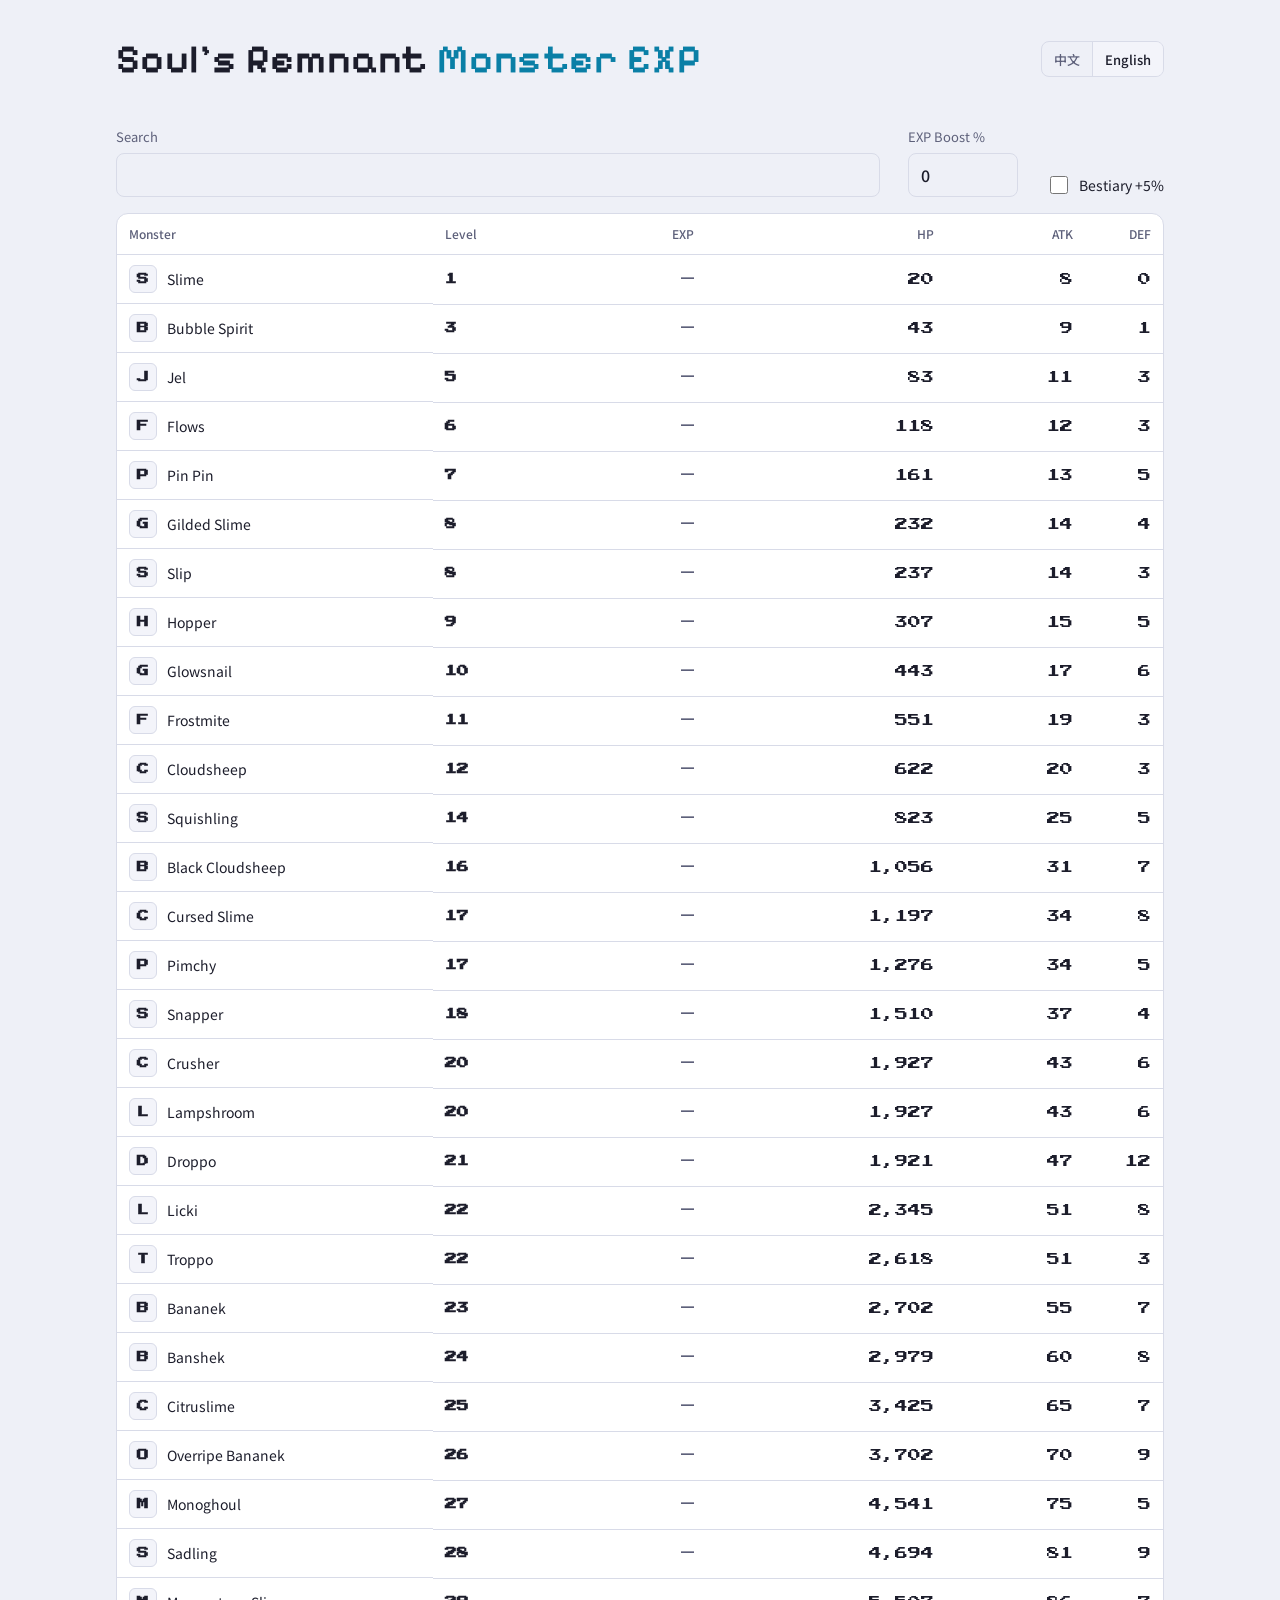
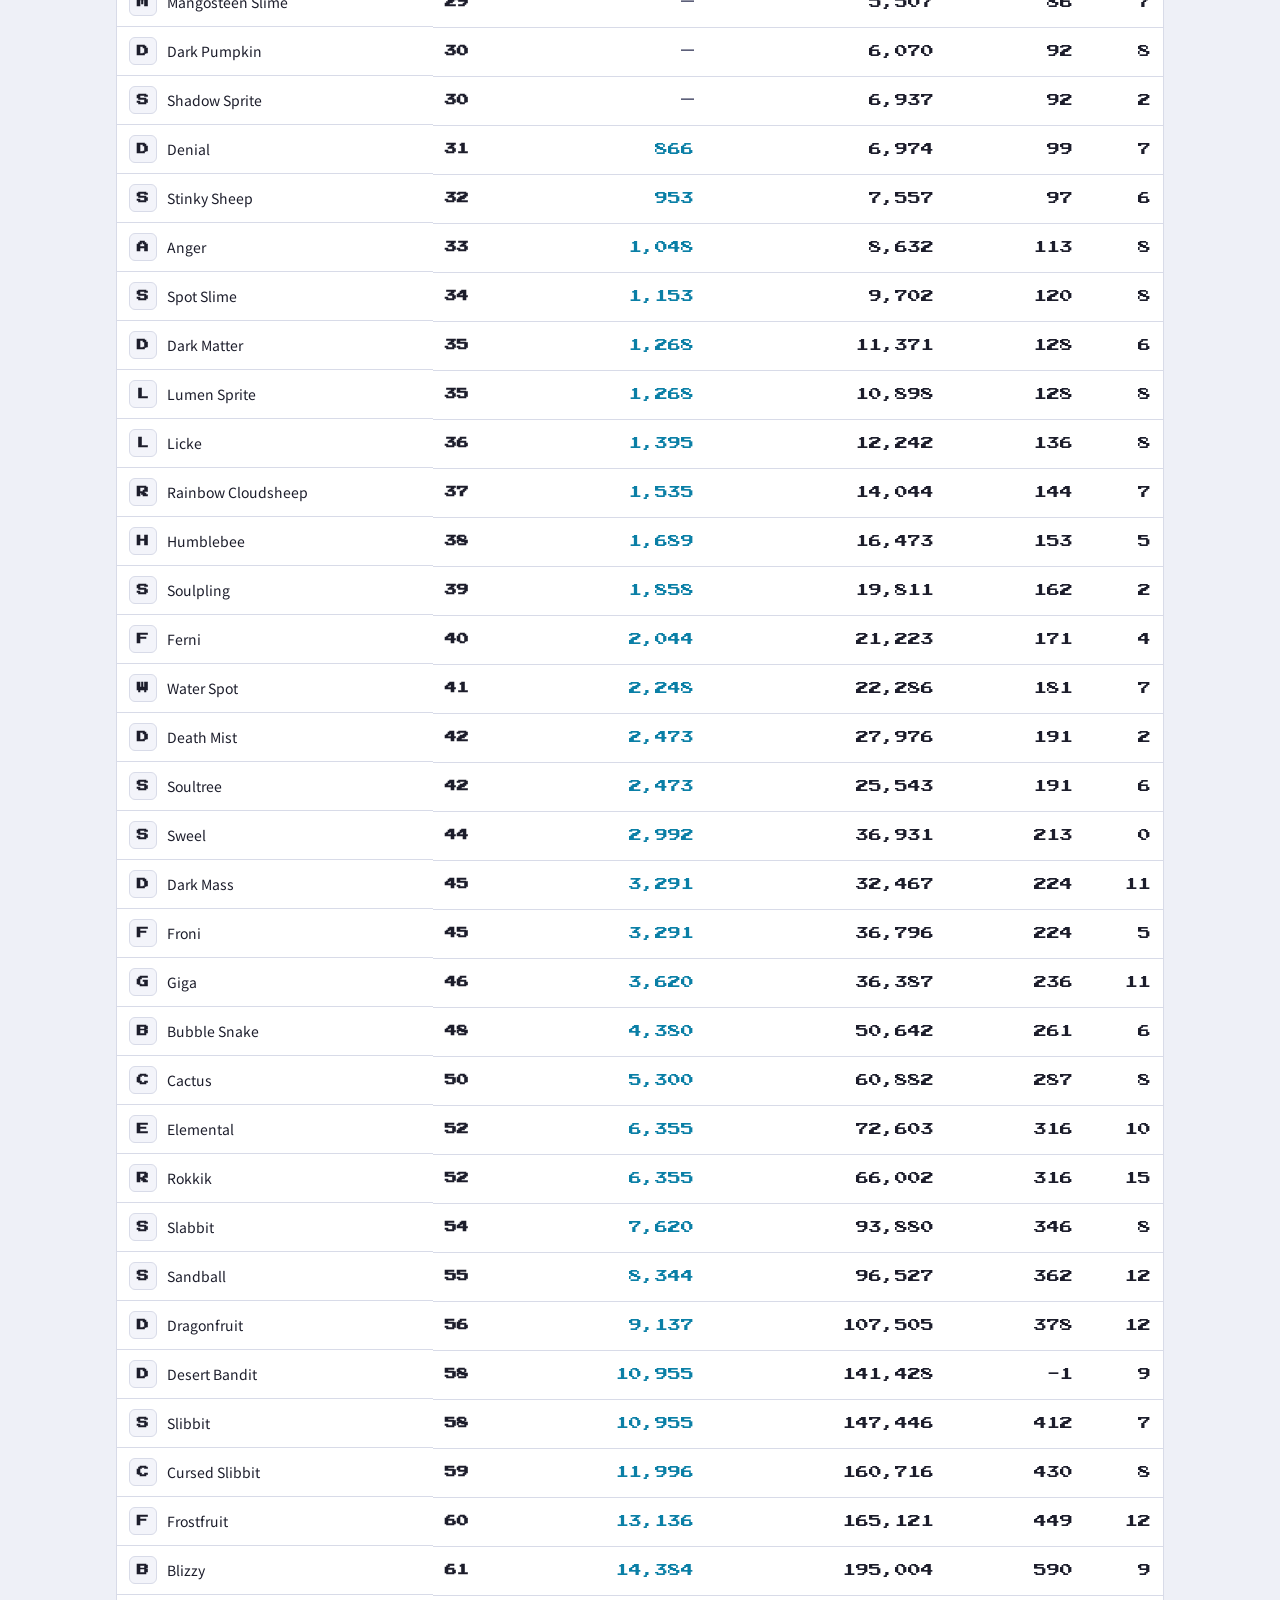
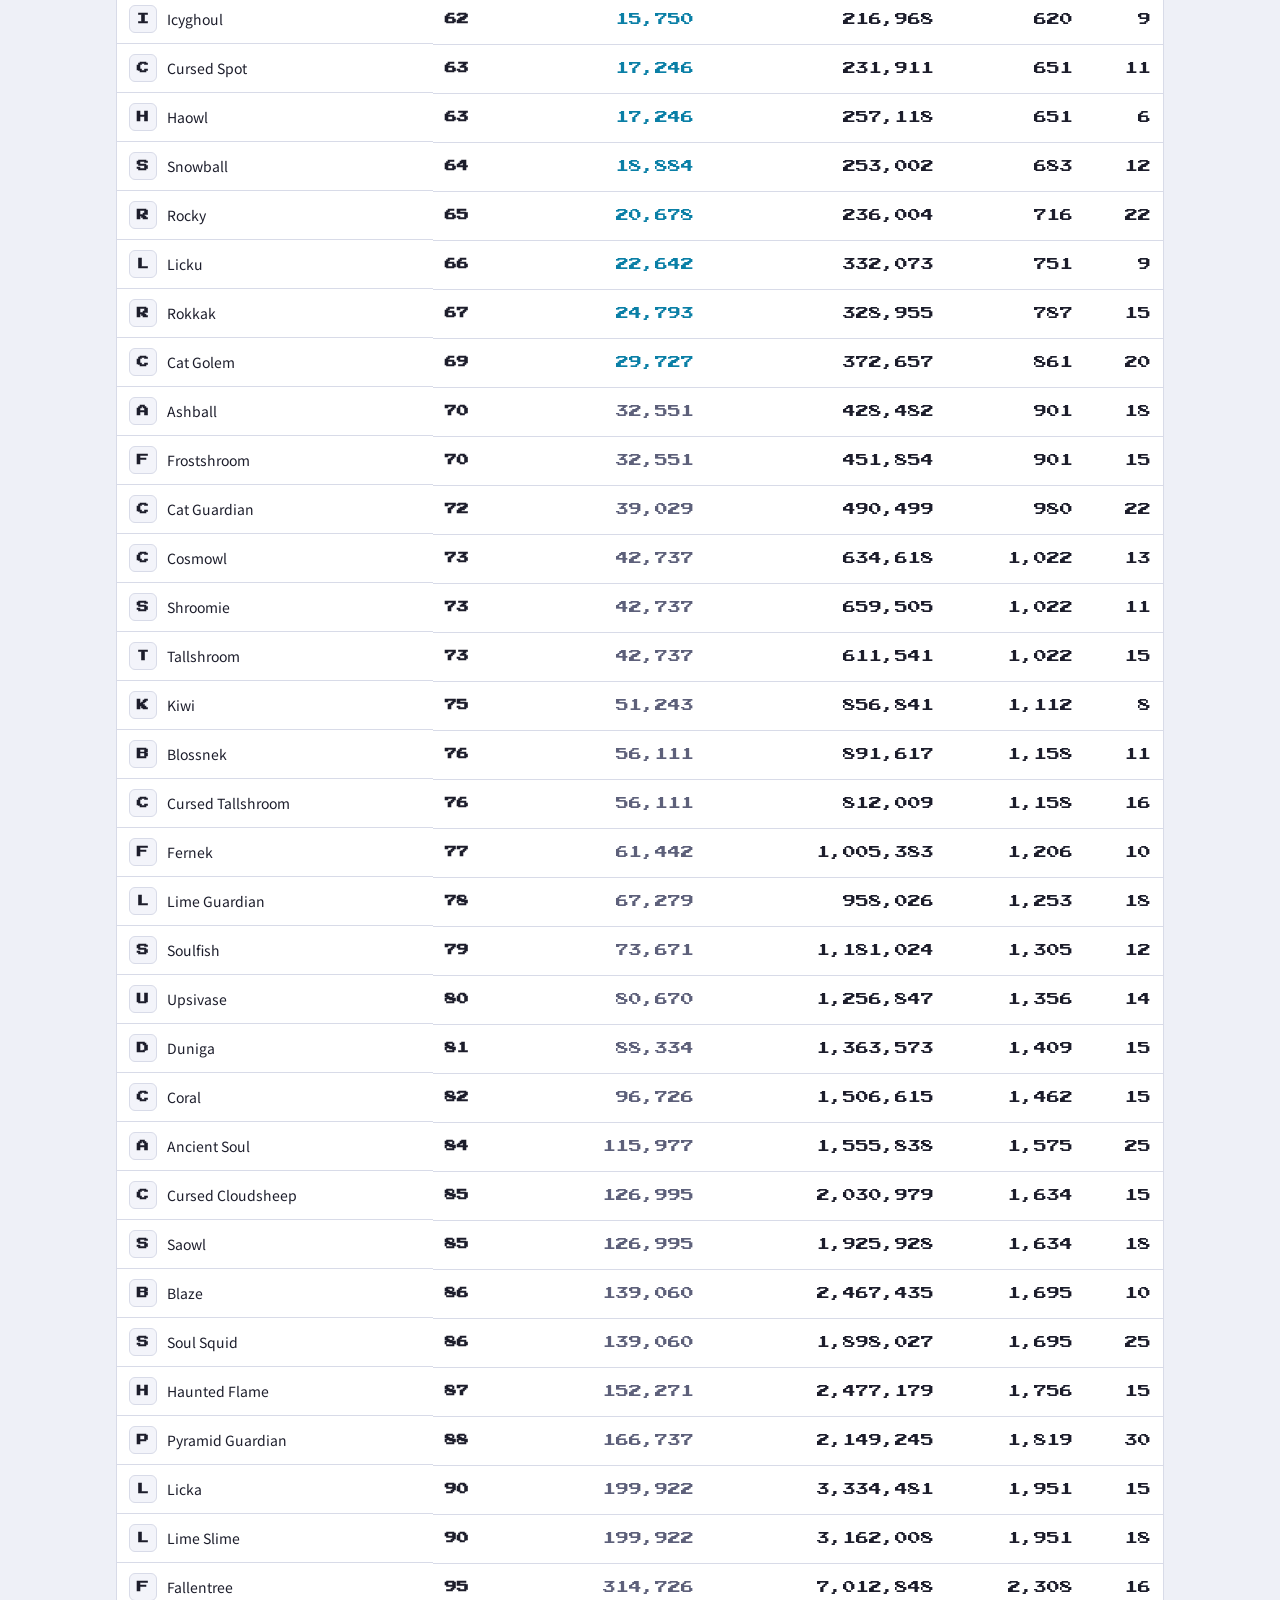
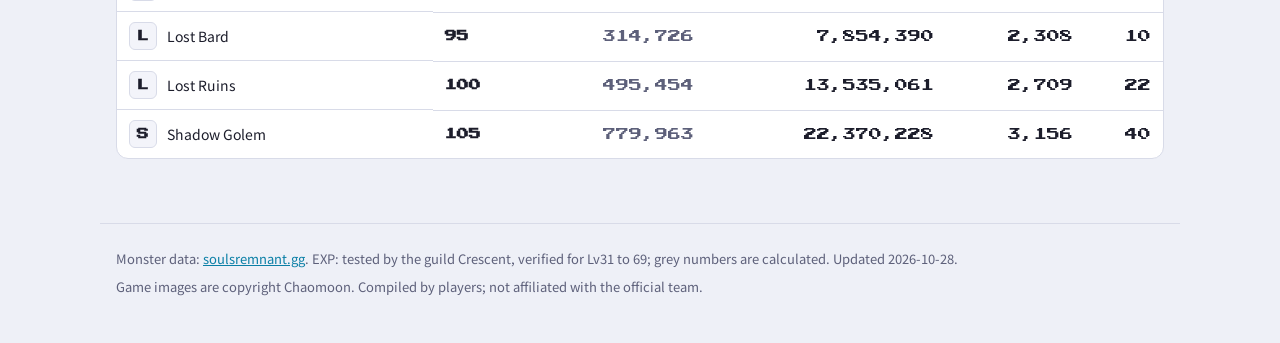
==== commit f01cc7a7: "Turn the site into a single monster EXP table Monster stats now come from soulsremnant.gg; EXP per k" ====
--- a/index.html
+++ b/index.html
@@ -3,12 +3,12 @@
 <head>
 <meta charset="utf-8">
 <meta name="viewport" content="width=device-width, initial-scale=1, viewport-fit=cover">
-<title>Soul's Remnant 攻略站</title>
-<meta name="description" content="Soul's Remnant 練功地圖、精華掉落、拍賣場、元素與染色整理。">
+<title>Soul's Remnant 怪物經驗表</title>
+<meta name="description" content="Soul's Remnant 怪物等級、HP、攻防與每隻經驗。">
 <link rel="preconnect" href="https://fonts.googleapis.com">
 <link rel="preconnect" href="https://fonts.gstatic.com" crossorigin>
 <link rel="stylesheet" href="https://fonts.googleapis.com/css2?family=Noto+Sans+TC:wght@400;500;700&family=Pixelify+Sans:wght@500;600&family=Press+Start+2P&display=swap">
-<link rel="stylesheet" href="style.css?v=202610251928">
+<link rel="stylesheet" href="style.css?v=202610280413">
 <link rel="icon" href="assets/items/soul-crystal.png">
 <script>
   // Pick the language before first paint so the other language never flashes.
@@ -24,360 +24,37 @@
 
 <header class="wrap hero">
   <div class="hero-top">
-    <h1>Soul's Remnant <span class="accent"><span data-l="zh">攻略站</span><span data-l="en">Guide</span></span></h1>
+    <h1>Soul's Remnant <span class="accent"><span data-l="zh">怪物經驗表</span><span data-l="en">Monster EXP</span></span></h1>
     <div class="lang" role="group" aria-label="Language">
       <button type="button" data-set-lang="zh" aria-pressed="false">中文</button>
       <button type="button" data-set-lang="en" aria-pressed="false">English</button>
     </div>
   </div>
-  <p data-l="zh">依等級找練功地圖，查精華掉落、拍賣行規則、元素效果和染色方式。</p>
-  <p data-l="en">Find leveling maps by level, and look up essence drops, Auction House rules, element effects, and how dyeing works.</p>
 </header>
 
-<nav class="tabs" aria-label="攻略分類">
-  <div class="wrap">
-    <a href="#maps"><span data-l="zh">練功地圖</span><span data-l="en">Leveling Maps</span></a>
-    <a href="#essence"><span data-l="zh">精華掉落</span><span data-l="en">Essence Drops</span></a>
-    <a href="#market"><span data-l="zh">拍賣行與交易</span><span data-l="en">Auction House & Trading</span></a>
-    <a href="#elements"><span data-l="zh">元素效果</span><span data-l="en">Elements</span></a>
-    <a href="#dye"><span data-l="zh">染色與外觀</span><span data-l="en">Dyes & Looks</span></a>
+<main class="wrap">
+  <div class="finder-row controls">
+    <div class="field grow">
+      <label for="q"><span data-l="zh">搜尋怪物</span><span data-l="en">Search</span></label>
+      <input id="q" class="text" type="search" autocomplete="off">
+    </div>
+    <div class="field">
+      <label for="bonus"><span data-l="zh">經驗加成 %</span><span data-l="en">EXP Boost %</span></label>
+      <input id="bonus" class="text short" type="number" inputmode="decimal" min="0" step="0.1" value="0">
+    </div>
+    <label class="check"><input id="bestiary" type="checkbox"><span data-l="zh">圖鑑 +5%</span><span data-l="en">Bestiary +5%</span></label>
   </div>
-</nav>
 
-<main class="wrap">
-
-  <!-- 練功地圖 -->
-  <section class="panel" id="maps" aria-labelledby="maps-h">
-    <div>
-      <h2 id="maps-h"><span data-l="zh">練功地圖</span><span data-l="en">Leveling Maps</span></h2>
-      <p class="sub" data-l="zh">輸入你的等級，就會列出適合的地圖、裡面有哪些怪，以及會掉哪些精華。</p>
-      <p class="sub" data-l="en">Enter your level and this will list the maps that suit you, the monsters in each one, and the essences they drop.</p>
-    </div>
-    <div class="route-box">
-      <div class="route-head">
-        <h3><span data-l="zh">推薦練功圖（玩家實測）</span><span data-l="en">Recommended Leveling Maps (Player-Tested)</span></h3>
-        <span class="region" data-l="zh">點一張圖，下面的搜尋會切到那個等級，順便看看同等級還有哪些地圖。</span>
-        <span class="region" data-l="en">Click a map and the search below will switch to that level, so you can also see the other maps at the same level.</span>
-      </div>
-      <ul class="route">
-        <li><button type="button" data-lv="15"><span class="lv"><span data-l="zh">Lv 10 起</span><span data-l="en">Lv 10+</span></span>
-          <b><span data-l="zh">平原4</span><span data-l="en">Plains 4</span></b>
-          <small data-l="zh">10 等就可以過來，怪物有軟軟靈、雲綿羊、天使靈和黑雲綿羊。</small>
-          <small data-l="en">You can come here from level 10. The monsters are Squishlings, Cloudsheep, Angelings, and Black Cloudsheep.</small></button></li>
-        <li><button type="button" data-lv="27"><span class="lv">Lv 27</span>
-          <b><span data-l="zh">霧林2</span><span data-l="en">Misty Forest 2</span></b>
-          <small data-l="zh">主要是悲傷靈和獨眼食屍鬼。</small>
-          <small data-l="en">Mostly Sadlings and Monoghouls.</small></button></li>
-        <li><button type="button" data-lv="28"><span class="lv">Lv 27–31</span>
-          <b><span data-l="zh">迷失森林</span><span data-l="en">Lost Forest</span></b>
-          <small data-l="zh">27 到 31 等這段，實際練起來比硫磺平原的任何一個點都快。</small>
-          <small data-l="en">Between levels 27 and 31, it is actually faster to level here than at any spot in Sulfuric Plains.</small></button></li>
-        <li><button type="button" data-lv="42"><span class="lv">Lv 42</span>
-          <b><span data-l="zh">靈魂樹</span><span data-l="en">Soultree</span></b>
-          <small data-l="zh">打靈魂樹，牠們分布在森林2、森林3和森林湖。</small>
-          <small data-l="en">Fight Soultrees. They are spread across Forest 2, Forest 3, and Forest Lake.</small></button></li>
-        <li><button type="button" data-lv="43"><span class="lv">Lv 42–45</span>
-          <b><span data-l="zh">深洞8</span><span data-l="en">Deep Cave 8</span></b>
-          <small data-l="zh">整張地圖是一條很長的直線，怪多到一個人清不完，單人或組隊都適合，還能同時刷永恆和幽靈精華。</small>
-          <small data-l="en">The whole map is one long straight line with more monsters than one person can clear, so it works for both solo play and groups, and you can farm Eternal and Ghostly essence at the same time.</small></button></li>
-        <li><button type="button" data-lv="47"><span class="lv">Lv 47</span>
-          <b><span data-l="zh">海洋4</span><span data-l="en">Ocean 4</span></b>
-          <small data-l="zh">怪物有吉加、泡泡蛇和斯威爾。</small>
-          <small data-l="en">The monsters are Giga, Bubble Snakes, and Sweels.</small></button></li>
-      </ul>
-      <p class="note" data-l="zh">這些是我們幾位玩家實際練過的地圖，大多是從信仰遠程流的角度。流派和裝備不同，體感也會不一樣，當作參考就好。</p>
-      <p class="note" data-l="en">These are maps a few of us players have actually leveled on, mostly from the point of view of a Faith ranged build. Builds and gear are different, so your experience may vary. Treat them as a reference only.</p>
-      <h3><span data-l="zh">官方 wiki 提到的練功規則</span><span data-l="en">Leveling Rules From the Official Wiki</span></h3>
-      <div class="cards">
-        <div class="card"><h3><span data-l="zh">主動攻擊</span><span data-l="en">Aggro</span></h3>
-          <p data-l="zh">怪會不會主動追你，取決於你的等級。等級夠高之後牠們就不會先動手，但碰到還是會受傷。</p>
-          <p data-l="en">Whether monsters chase you depends on your level. Once you are high enough, they will not attack first, but you can still take damage if you run into them.</p></div>
-        <div class="card"><h3><span data-l="zh">重生速度</span><span data-l="en">Respawn Speed</span></h3>
-          <p data-l="zh">怪被清得越快，地圖的重生速度就會跟著變快，一個人練也一樣。</p>
-          <p data-l="en">The faster you clear the monsters in a map, the faster the map respawns them, and this works the same when you level alone.</p></div>
-        <div class="card"><h3><span data-l="zh">組隊經驗</span><span data-l="en">Party EXP</span></h3>
-          <p data-l="zh">同一張地圖組隊會有額外的 Bonus EXP，經驗依照每個人的輸出分配。跟隊友的等級差超過 10 級，分到的經驗就會開始減少。</p>
-          <p data-l="en">Grouping on the same map gives extra Bonus EXP, and EXP is shared according to each person's damage output. If a party member is more than 10 levels away from you, the EXP you receive starts to drop.</p></div>
-      </div>
-      <h3><span data-l="zh">測試傷害</span><span data-l="en">Testing Your Damage</span></h3>
-      <div class="cards">
-        <div class="card"><h3><span data-l="zh">訓練木樁</span><span data-l="en">Target Dummy</span></h3>
-          <p data-l="zh">集市中樞裡有訓練木樁，可以拿來測單體傷害。它有一億 HP、攻擊力是 0，打很久也不會倒，也不會反擊。滑鼠移到左下角的 DPS 計量上，會顯示峰值 DPS。換裝備或換 buff 之前先打一次記下數字，換完再打一次，就能看出差多少。</p>
-          <p data-l="en">There is a Target Dummy in the Market Hub you can use to test single-target damage. It has 100 million HP and 0 attack, so it won't go down or hit back. Hover over the DPS meter in the bottom-left corner to see your peak DPS. Hit it once before you change gear or buffs and note the number, then again after, and you can see the difference.</p>
-          <p class="note" data-l="zh">位置：玩家實測。HP 與攻擊力：wiki。</p>
-          <p class="note" data-l="en">Location: player-tested. HP and attack: wiki.</p></div>
-      </div>
-    </div>
-    <div class="finder">
-      <div class="finder-row">
-        <div class="field">
-          <label for="lv"><span data-l="zh">我的等級</span><span data-l="en">My Level</span></label>
-          <div class="stepper">
-            <button type="button" id="lv-down" aria-label="等級減 1">−</button>
-            <input id="lv" type="number" inputmode="numeric" min="1" max="250" value="30">
-            <button type="button" id="lv-up" aria-label="等級加 1">+</button>
-          </div>
-        </div>
-        <div class="field">
-          <label for="over"><span data-l="zh">最多越級</span><span data-l="en">Up to</span> <span class="range-out" id="over-out">5</span> <span data-l="zh">等</span><span data-l="en">levels above you</span></label>
-          <input id="over" type="range" min="0" max="15" value="5">
-        </div>
-      </div>
-      <div class="field">
-        <label><span data-l="zh">只看會掉這種精華的地圖</span><span data-l="en">Only show maps that drop this essence</span></label>
-        <div class="chips" id="ess-filter"></div>
-      </div>
-    </div>
-    <div id="map-results" class="group" aria-live="polite"></div>
-  </section>
-
-  <!-- 精華掉落 -->
-  <section class="panel" id="essence" aria-labelledby="ess-h" hidden>
-    <div>
-      <h2 id="ess-h"><span data-l="zh">精華掉落表</span><span data-l="en">Essence Drop Table</span></h2>
-      <p class="sub" data-l="zh">每種精華都分成黯淡、一般、光輝三階。金框標的是那一階掉落率最高的怪。勾選「只看我打得到的怪」之後，就只會在你的等級加上可越級的範圍內比較，等級設定跟練功地圖分頁共用。</p>
-      <p class="sub" data-l="en">Each essence has three tiers: Dull, Normal, and Radiant. The monster with the highest drop rate for each tier is outlined in gold. When you tick "Only monsters I can fight," the list only compares monsters up to your level plus how many levels above you that you allow. The level setting is shared with the Leveling Maps tab.</p>
-    </div>
-    <div class="cards">
-      <div class="card">
-        <h3><span data-l="zh">鍊金轉換</span><span data-l="en">Alchemy Conversions</span></h3>
-        <ul data-l="zh">
-          <li>3 個黯淡加 150 靈魂水晶，可以合成 <b>1 個一般</b> <code>鍊金 Lv30</code></li>
-          <li>1 個一般加 100 靈魂水晶，可以拆成 <b>2 個黯淡</b> <code>鍊金 Lv5</code></li>
-        </ul>
-        <ul data-l="en">
-          <li>You can combine 3 Dull essences with 150 Soul Crystals into <b>1 Normal essence</b> <code>Alchemy Lv30</code></li>
-          <li>You can split 1 Normal essence with 100 Soul Crystals into <b>2 Dull essences</b> <code>Alchemy Lv5</code></li>
-        </ul>
-        <p class="note" data-l="zh">光輝精華目前只知道能從怪物身上掉。</p>
-        <p class="note" data-l="en">Radiant essence is currently only known to drop from monsters.</p>
-      </div>
-      <div class="card">
-        <h3><span data-l="zh">用途</span><span data-l="en">Uses</span></h3>
-        <p data-l="zh">讓裝備發光、多一個升級欄位的活力之魂（Energetic Soul），每種黯淡精華各要 <code>40</code> 個，需要鍊金 Lv15。</p>
-        <p data-l="en">The Energetic Soul makes gear glow and adds one more upgrade slot. It takes <code>40</code> of each Dull essence and requires Alchemy Lv15.</p>
-      </div>
-      <div class="card">
-        <h3><span data-l="zh">副本寶箱</span><span data-l="en">Dungeon Chests</span></h3>
-        <p data-l="zh">史萊姆花園 <code>Lv10</code> 和平原地城 <code>Lv20</code> 的銀寶箱、木寶箱，會開出各種黯淡精華。</p>
-        <p data-l="en">Silver and wooden chests in Slime Garden <code>Lv10</code> and Plains Dungeon <code>Lv20</code> can drop various Dull essences.</p>
-      </div>
-      <div class="card">
-        <h3><span data-l="zh">用採集材料自己做</span><span data-l="en">Make It Yourself From Gathered Materials</span></h3>
-        <ul id="ess-recipes"></ul>
-      </div>
-    </div>
-    <div class="ess-tools">
-      <input class="search" id="ess-search" type="search" placeholder="搜尋怪物（中文或英文）" aria-label="搜尋怪物">
-      <label class="check"><input type="checkbox" id="ess-reach"> <span id="ess-reach-lv"></span></label>
-    </div>
-    <div id="ess-list" class="group"></div>
-  </section>
-
-  <!-- 拍賣行 -->
-  <section class="panel" id="market" aria-labelledby="mk-h" hidden>
-    <div>
-      <h2 id="mk-h"><span data-l="zh">拍賣行與交易</span><span data-l="en">Auction House & Trading</span></h2>
-      <p class="sub" data-l="zh">什麼時候能用、手續費怎麼算，以及怎麼看行情。</p>
-      <p class="sub" data-l="en">When you can use it, how fees are calculated, and how to read market prices.</p>
-    </div>
-    <div class="cards">
-      <div class="card">
-        <h3><span data-l="zh">開放條件</span><span data-l="en">Access Requirements</span></h3>
-        <p data-l="zh">角色要到 <code>Lv25</code>，並完成下面 4 個任務：</p>
-        <p data-l="en">Your character needs to reach <code>Lv25</code> and complete the 4 quests below:</p>
-        <ol data-l="zh">
-          <li>牧羊人的最後考驗（牧羊人，郊外西北）</li>
-          <li>變黑的羊群（牧羊人，平原1）</li>
-          <li>查看水下（格維爾，海灘3）</li>
-          <li>橙色冒牌貨（Kmitty，草原1）</li>
-        </ol>
-        <ol data-l="en">
-          <li>The Shepherd's Final Test (Shepherd, Outskirts Northwest)</li>
-          <li>The Dark Flock (Shepherd, Plains 1)</li>
-          <li>Check the Water (Gevil, Beach 3)</li>
-          <li>The Orange Imposter (Kmitty, Savannah 1)</li>
-        </ol>
-      </div>
-      <div class="card">
-        <h3><span data-l="zh">手續費</span><span data-l="en">Fees</span></h3>
-        <dl class="kv">
-          <dt><span data-l="zh">拍賣行</span><span data-l="en">Auction House</span></dt><dd><span class="big">5%</span> <span data-l="zh">（由賣家支付）</span><span data-l="en">(paid by the seller)</span></dd>
-          <dt><span data-l="zh">自己的攤位</span><span data-l="en">Your Own Stall</span></dt><dd><span class="big">4%</span></dd>
-          <dt><span data-l="zh">私下交易</span><span data-l="en">Private Trade</span></dt><dd><span class="big">0%</span></dd>
-        </dl>
-      </div>
-      <div class="card">
-        <h3><span data-l="zh">上架規則</span><span data-l="en">Listing Rules</span></h3>
-        <ul data-l="zh">
-          <li>同時最多上架 <code>10</code> 件，可以在商城增加</li>
-          <li>每件會放 <code>7</code> 天，沒賣掉會退回信箱</li>
-          <li>只有直接購買，沒有競標</li>
-          <li>買東西時背包滿了，會改寄到信箱</li>
-        </ul>
-        <ul data-l="en">
-          <li>You can list up to <code>10</code> items at once, and you can increase this limit in the Cash Shop.</li>
-          <li>Each listing stays up for <code>7</code> days. If it doesn't sell, it returns to your mailbox.</li>
-          <li>Only direct purchases are available. There are no bids.</li>
-          <li>If the buyer's bag is full when a purchase is made, the item is sent to the buyer's mailbox instead.</li>
-        </ul>
-      </div>
-      <div class="card">
-        <h3><span data-l="zh">怎麼看行情</span><span data-l="en">Reading Market Prices</span></h3>
-        <ul data-l="zh">
-          <li><b>價格紀錄</b>：價格走勢圖，可以切換一天、一週、一個月或一年</li>
-          <li><b>出售分頁</b>：選一件物品，會顯示近 7 天的平均和最低成交價、目前在賣的數量，以及這週賣出了幾件</li>
-          <li><b>Home</b>：熱門物品和最新上架</li>
-          <li><b>搜尋</b>：可以用價格、等級、屬性篩選，最多指定 4 個數值</li>
-        </ul>
-        <ul data-l="en">
-          <li><b>Price History</b>: A price chart, with a choice of one day, one week, one month, or one year.</li>
-          <li><b>Sell tab</b>: Pick an item to see its average and lowest sale price over the past 7 days, how many are currently for sale, and how many sold this week.</li>
-          <li><b>Home</b>: Popular items and the newest listings.</li>
-          <li><b>Search</b>: You can filter by price, level, and attributes, and set up to 4 values.</li>
-        </ul>
-      </div>
-      <div class="card">
-        <h3><span data-l="zh">攤位（商人技能）</span><span data-l="en">Stall (Merchant Skill)</span></h3>
-        <ul data-l="zh">
-          <li>從出生點牧羊人旁邊進入集市中樞入口，就可以擺攤</li>
-          <li>攤位會展示你在拍賣行上架的東西，透過攤位賣出的手續費是 4%</li>
-          <li>一次只能擺一個攤位，每次擺 72 小時</li>
-          <li>攤位留言可以用 BBCode</li>
-        </ul>
-        <ul data-l="en">
-          <li>Go from Spawn, next to the Shepherd, into the Market Hub Entrance to set up a stall.</li>
-          <li>The stall shows the items you have listed on the Auction House. Items sold through a stall have a 4% fee.</li>
-          <li>You can only have one stall at a time, and each one lasts 72 hours.</li>
-          <li>You can use BBCode in stall messages.</li>
-        </ul>
-      </div>
-    </div>
-  </section>
-
-  <!-- 元素 -->
-  <section class="panel" id="elements" aria-labelledby="el-h" hidden>
-    <div>
-      <h2 id="el-h"><span data-l="zh">元素效果</span><span data-l="en">Elements</span></h2>
-      <p class="sub" data-l="zh">每把武器會隨機帶一種元素。標 * 的數值是以元素效果強度 100% 計算，強度越高，效果越強。</p>
-      <p class="sub" data-l="en">Each weapon randomly has one element. Values marked with * are calculated at 100% Elemental Potency, and the higher the potency, the stronger the effect.</p>
-    </div>
-    <div class="callout">
-      <p data-l="zh"><b>基礎數值：</b>元素效果機率 15%、元素效果強度 50%。使用信仰遠程技能「箭矢附魔」時，暴擊率會全部轉成元素機率，暴擊傷害則轉成元素強度。</p>
-      <p data-l="en"><b>Base values:</b> Elemental Chance 15%, Elemental Potency 50%. When you use the Faith ranged skill Arrow Infusion, all Crit Rate is converted into Elemental Chance, and Crit Damage is converted into Elemental Potency.</p>
-    </div>
-    <div class="cards">
-      <article class="card elem" style="--c: var(--ghostly)">
-        <h3><span data-l="zh">幽靈 Ghost</span><span data-l="en">Ghost</span></h3>
-        <p data-l="zh">對目標附加「Haunted」，2.5 秒內造成額外 120%* 傷害，<b>同時把附近的怪拉過來</b>。同時最多 2 層，再次觸發會擴散到另一隻怪。對一般怪可以無限疊加，對 Boss 每 6 秒重置；怪死掉時，一半的每跳傷害會轉移出去。</p>
-        <p data-l="en">Applies “Haunted” to the target, dealing an extra 120%* damage over 2.5 seconds. It also <b>pulls nearby monsters toward it</b>. It can stack up to 2 times, and triggering it again spreads it to another monster. Against regular monsters it stacks without limit, and against bosses it resets every 6 seconds. When a monster dies, half of its damage per tick is passed on to other targets.</p>
-      </article>
-      <article class="card elem" style="--c: var(--metal)">
-        <h3><span data-l="zh">金屬 Metal</span><span data-l="en">Metal</span></h3>
-        <p data-l="zh">敵人每層防禦 −3，最多 5 層（−15）。你自己每層減傷 3%，最多 10* 層（30%*），減傷總上限是 80%。</p>
-        <p data-l="en">Enemies get −3 Defense per stack, up to 5 stacks (−15). You reduce damage taken by 3% per stack, up to 10* stacks (30%*), and the total damage reduction cap is 80%.</p>
-      </article>
-      <article class="card elem" style="--c: var(--raging)">
-        <h3><span data-l="zh">火 Fire</span><span data-l="en">Fire</span></h3>
-        <p data-l="zh">主目標受到額外 50%* 傷害，附近最多 2 隻各受到 25%*，主目標還會再燃燒 3 秒，共 36%*。</p>
-        <p data-l="en">The main target takes an extra 50%* damage. Up to 2 nearby monsters each take 25%*, and the main target also burns for 3 more seconds, for a total of 36%*.</p>
-      </article>
-      <article class="card elem" style="--c: var(--normal)">
-        <h3><span data-l="zh">雷電 Lightning</span><span data-l="en">Lightning</span></h3>
-        <p data-l="zh">在附近最多 4 隻敵人之間彈跳，第一彈 65%*，之後每彈減少 40%（例如 500 → 325 → 130 → 52）。主目標本身不會吃到額外傷害。</p>
-        <p data-l="en">It bounces between up to 4 nearby enemies. The first bounce deals 65%*, and each bounce after that is reduced by 40% (for example, 500 → 325 → 130 → 52). The main target itself does not take the extra damage.</p>
-      </article>
-      <article class="card elem" style="--c: var(--dull)">
-        <h3><span data-l="zh">普通 Normal</span><span data-l="en">Normal</span></h3>
-        <p data-l="zh">對目標造成額外 80%* 傷害，沒有其他附加效果。</p>
-        <p data-l="en">Deals an extra 80%* damage to the target, with no other effects.</p>
-      </article>
-      <article class="card elem" style="--c: var(--eternal)">
-        <h3><span data-l="zh">冰 Ice</span><span data-l="en">Ice</span></h3>
-        <p data-l="zh">對目標附加「Frozen」6* 秒並緩速，每層 10%，最多 3 層（30%）。處於冰凍狀態的怪被擊殺時，附近最多 2 隻會吃到 50% 的累積傷害；擴散出去的冰凍傷害會降為四分之一。</p>
-        <p data-l="en">Applies “Frozen” to the target for 6* seconds and slows it by 10% per stack, up to 3 stacks (30%). When a frozen monster is killed, up to 2 nearby monsters take 50% of the accumulated damage. Frozen damage that spreads out is reduced to one quarter.</p>
-      </article>
-      <article class="card elem" style="--c: var(--nurturing)">
-        <h3><span data-l="zh">水 Water</span><span data-l="en">Water</span></h3>
-        <p data-l="zh">稍微緩速目標，並立刻回復你的 HP 和 MP，範圍內最多 2 名隊友也會一起回復。多段攻擊的技能共用一次回復。</p>
-        <p data-l="en">Slightly slows the target and immediately restores your HP and MP. Up to 2 party members in range are restored as well. Skills that hit multiple times share one restore.</p>
-      </article>
-    </div>
-  </section>
-
-  <!-- 染色 -->
-  <section class="panel" id="dye" aria-labelledby="dye-h" hidden>
-    <div>
-      <h2 id="dye-h"><span data-l="zh">染色與外觀</span><span data-l="en">Dyes & Looks</span></h2>
-      <p class="sub" data-l="zh">整理自 wiki、更新紀錄和遊戲內的說明。</p>
-      <p class="sub" data-l="en">Compiled from the wiki, the update notes, and in-game descriptions.</p>
-    </div>
-    <div class="cards">
-      <div class="card">
-        <h3><span data-l="zh">一般染料</span><span data-l="en">Standard Dyes</span></h3>
-        <ul data-l="zh">
-          <li>只能用在<b>標示「可染色」的裝備</b>上，時裝（披風、光環、武器外觀）也包含在內</li>
-          <li>裝備有幾個顏色欄位，就能各染一種顏色</li>
-          <li>商城 150 寶石的是<b>自選色</b>，可以直接輸入色碼</li>
-          <li>鍊金 Lv6 可以自己做，配方由怪物掉落，不同的怪掉不同的顏色</li>
-          <li>寵物可以用稜彩染料（Prismatic Dye）染色</li>
-        </ul>
-        <ul data-l="en">
-          <li>They can only be used on <b>gear marked “Dyeable”</b>, and this includes cosmetics (capes, auras, and weapon skins).</li>
-          <li>Gear with several color slots lets you dye each slot a different color.</li>
-          <li>The 150-gem dye from the Cash Shop is a <b>custom color</b>, and you can enter a color code directly.</li>
-          <li>You can make it yourself with Alchemy Lv6. The recipes drop from monsters, and different monsters drop different colors.</li>
-          <li>Pets can be dyed with Prismatic Dye.</li>
-        </ul>
-      </div>
-      <div class="card">
-        <h3><span data-l="zh">漸層券（商城）</span><span data-l="en">Gradient Tickets (Cash Shop)</span></h3>
-        <dl class="kv">
-          <dt><span data-l="zh">漸層混色</span><span data-l="en">Gradient Mixing</span></dt><dd><span data-l="zh">靜態漸層，400 寶石</span><span data-l="en">Static gradient, 400 gems</span></dd>
-          <dt><span data-l="zh">動態漸層</span><span data-l="en">Animated Gradient</span></dt><dd><span data-l="zh">會流動，600 寶石</span><span data-l="en">Flowing gradient, 600 gems</span></dd>
-        </dl>
-        <ul data-l="zh">
-          <li>買了就永久學會，不會用完</li>
-          <li><b>只能用在頭髮、眼睛、臉部、嘴巴、身體</b>，裝備不行</li>
-          <li>要先擁有那個部位的顏色，才能調和</li>
-          <li>不能跟染料搭配使用，也不能交易</li>
-        </ul>
-        <ul data-l="en">
-          <li>Once you buy it, you learn it permanently, and it is not used up.</li>
-          <li>They can only be used on <b>hair, eyes, face, mouth, and body</b>, not on gear.</li>
-          <li>You need to already have a color on that body part before you can blend.</li>
-          <li>They cannot be used together with dyes, and they cannot be traded.</li>
-        </ul>
-      </div>
-      <div class="card">
-        <h3><span data-l="zh">淡色的暗部會偏灰</span><span data-l="en">Light Colors Look Grayer in Shadows</span></h3>
-        <p data-l="zh">裝備的陰影是把顏色調暗畫出來的，所以很淡的顏色，暗部看起來會接近灰色。以下是實際預覽的觀察：</p>
-        <p data-l="en">Equipment shadows are drawn by darkening the base color, so with very light colors the shaded areas look close to gray. Below are my observations from actual previews in game:</p>
-        <div class="swatches">
-          <div class="sw"><i style="--v:#FFE4EC"></i><code>#FFE4EC</code><span data-l="zh">暗部偏灰</span><span data-l="en">Shadows lean gray</span></div>
-          <div class="sw"><i style="--v:#FFD1DC"></i><code>#FFD1DC</code><span data-l="zh">暗部微粉</span><span data-l="en">Shadows are slightly pink</span></div>
-        </div>
-        <p class="note" data-l="zh">染色介面可以免費預覽，確定再染。</p>
-        <p class="note" data-l="en">You can preview dyes for free in the dye interface before you commit to dyeing.</p>
-      </div>
-    </div>
-  </section>
-
+  <div class="table-wrap"><table class="exp-table" id="mob-table"></table></div>
 </main>
 
 <footer class="wrap">
-  <p data-l="zh">資料整理自 <a href="https://soulsremnant.wiki.gg/" target="_blank" rel="noopener">Soul's Remnant Wiki</a>（CC BY-SA 4.0）、遊戲內說明與更新紀錄，最後更新 <span class="updated">2026-10-25</span>。中文名稱採用遊戲內建的官方繁體中文翻譯。</p>
-  <p data-l="en">Data is compiled from the <a href="https://soulsremnant.wiki.gg/" target="_blank" rel="noopener">Soul's Remnant Wiki</a> (CC BY-SA 4.0), in-game descriptions, and update notes, last updated <span class="updated">2026-10-25</span>. Chinese names use the official Traditional Chinese translation built into the game.</p>
-  <p data-l="zh">想查更細的資料，可以看這些玩家做的網站：
-    <a href="https://remnantfriend.com/farm.html" target="_blank" rel="noopener">掉落資料庫</a>、
-    <a href="https://remnantfriend.com/build_planner.html" target="_blank" rel="noopener">Build 計算器</a>（remnantfriend.com），以及
-    <a href="https://soulsremnant.gg/db/monsters" target="_blank" rel="noopener">怪物資料庫</a>（soulsremnant.gg，有血量和攻防）。
-    升級所需的經驗由伺服器提供，不在遊戲檔案裡，目前沒有公開的完整表格。</p>
-  <p data-l="en">If you want more detailed data, check these player-made sites: <a href="https://remnantfriend.com/farm.html" target="_blank" rel="noopener">Drop Database</a>, <a href="https://remnantfriend.com/build_planner.html" target="_blank" rel="noopener">Build Calculator</a> (remnantfriend.com), and <a href="https://soulsremnant.gg/db/monsters" target="_blank" rel="noopener">Monster Database</a> (soulsremnant.gg, which has HP and attack/defense values). The EXP needed to level up comes from the server rather than the game files, and there is currently no complete public table.</p>
-  <p data-l="zh">遊戲圖像版權屬於 Chaomoon。本站由玩家自行整理，與官方無關。</p>
-  <p data-l="en">Game images are copyright Chaomoon. This site is compiled by players and is not affiliated with the official team.</p>
+  <p data-l="zh">怪物資料：<a href="https://soulsremnant.gg/db/monsters" target="_blank" rel="noopener">soulsremnant.gg</a>。經驗：公會 Crescent 實測，Lv31～69 已驗證，灰色為推算。更新 <span class="updated"></span>。</p>
+  <p data-l="en">Monster data: <a href="https://soulsremnant.gg/db/monsters" target="_blank" rel="noopener">soulsremnant.gg</a>. EXP: tested by the guild Crescent, verified for Lv31 to 69; grey numbers are calculated. Updated <span class="updated"></span>.</p>
+  <p data-l="zh">遊戲圖像版權屬於 Chaomoon。本站由玩家整理，與官方無關。</p>
+  <p data-l="en">Game images are copyright Chaomoon. Compiled by players; not affiliated with the official team.</p>
 </footer>
 
-<script src="app.js?v=202610251928"></script>
+<script src="app.js?v=202610280413"></script>
 </body>
 </html>
--- a/style.css
+++ b/style.css
@@ -290,6 +290,25 @@
 .sw i { width: 56px; height: 36px; border-radius: 6px; border: 1px solid var(--line); background: var(--v); }
 code { font-family: var(--font-display); background: var(--panel-2); padding: 1px 6px; border-radius: 4px; }
 
+/* EXP database */
+.sr-only { position: absolute; width: 1px; height: 1px; overflow: hidden; clip: rect(0 0 0 0); white-space: nowrap; }
+.muted { color: var(--muted); }
+.controls { margin-bottom: 16px; }
+.controls .grow { flex: 1 1 200px; }
+.controls .grow .text { width: 100%; }
+.exp-table td.num { font: 400 13px var(--font-num); text-align: right; }
+.exp-table th:nth-child(n+3) { text-align: right; }
+.exp-table td.exp b { color: var(--soul); font-weight: 400; }
+.exp-table td.exp b.calc { color: var(--muted); }
+.exp-table td.mon { display: flex; align-items: center; gap: 10px; }
+.exp-table td.mon img, .exp-table td.mon .badge { width: 28px; height: 28px; object-fit: contain; image-rendering: pixelated; flex: none; }
+.exp-table td.mon .badge { display: grid; place-items: center; padding: 0; }
+.exp-table tbody tr:hover { background: var(--panel-2); }
+@media (max-width: 600px) {
+  .exp-table th, .exp-table td { padding: 8px 6px; }
+  .exp-table td.num { font-size: 11px; }
+}
+
 footer { border-top: 1px solid var(--line); padding-block: 24px 40px; color: var(--muted); font-size: 13px; }
 footer p { margin: 0 0 6px; }
 footer a { color: var(--soul); }
